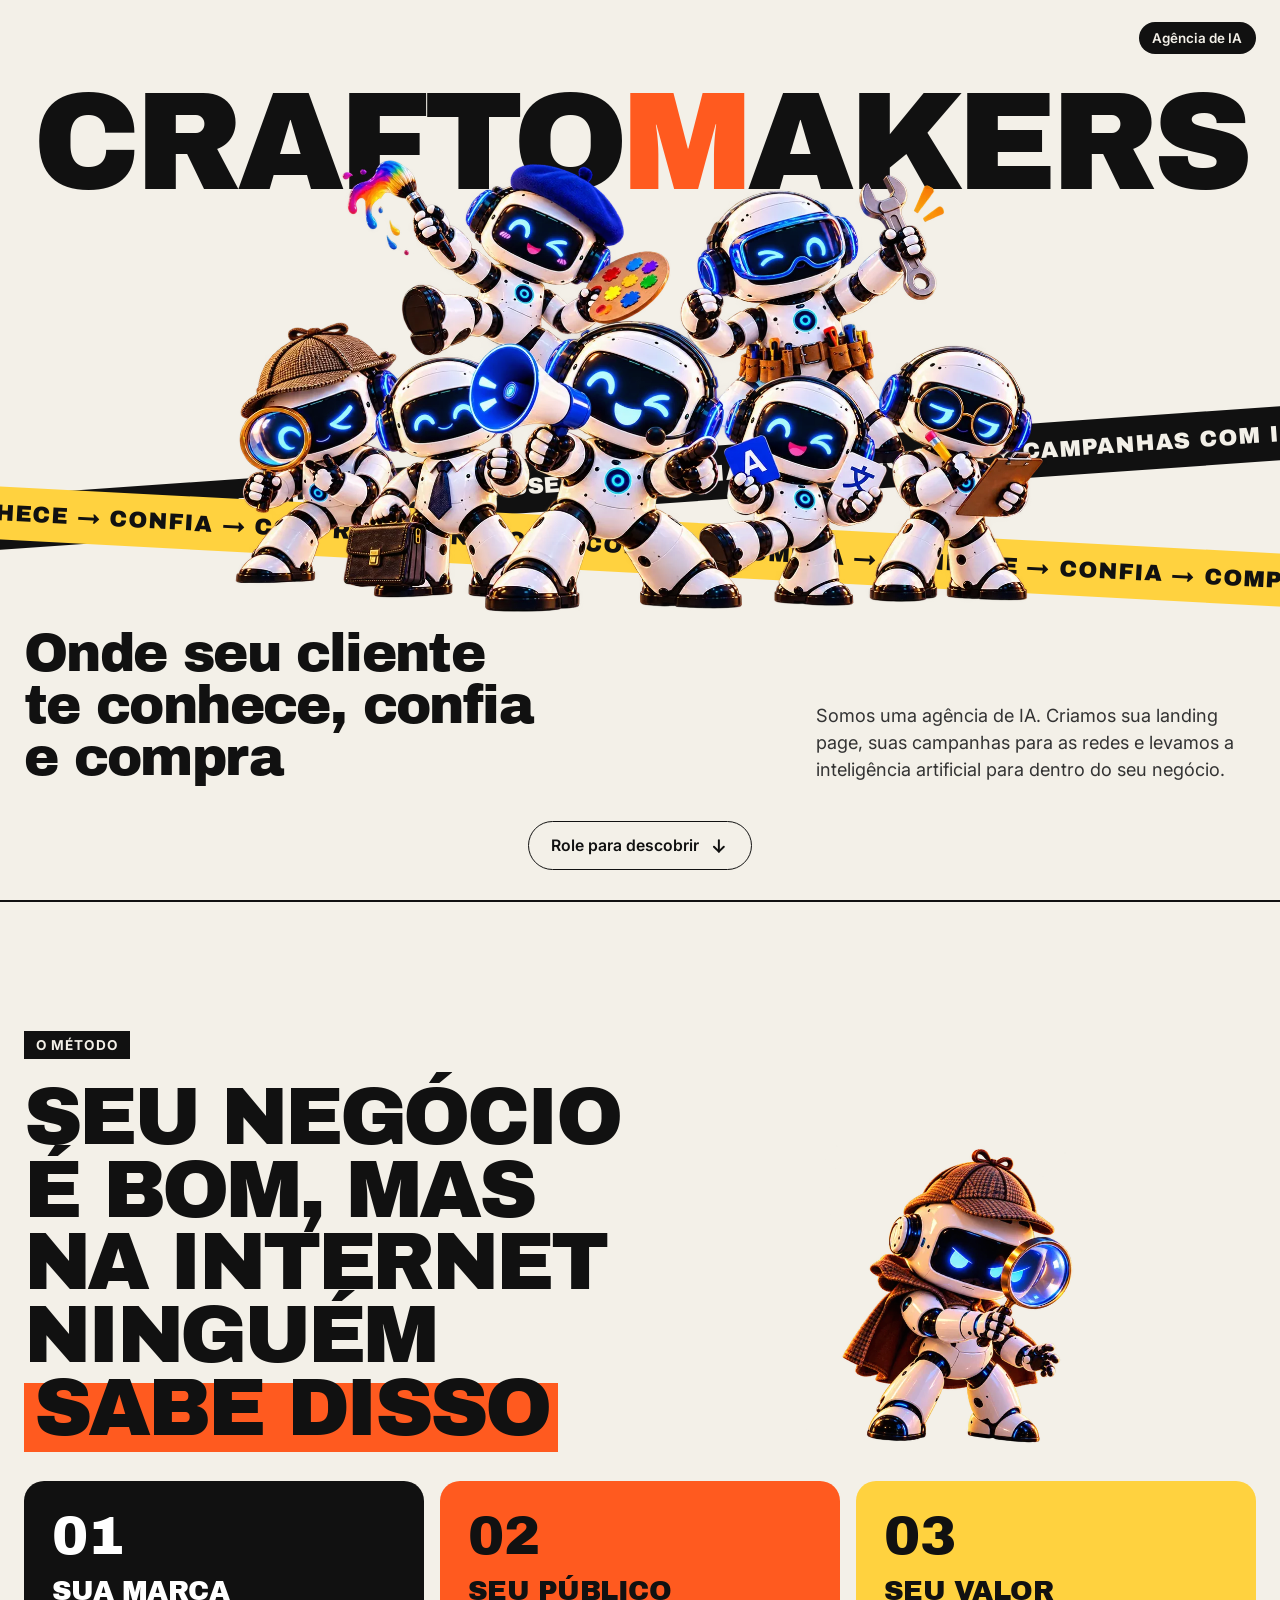
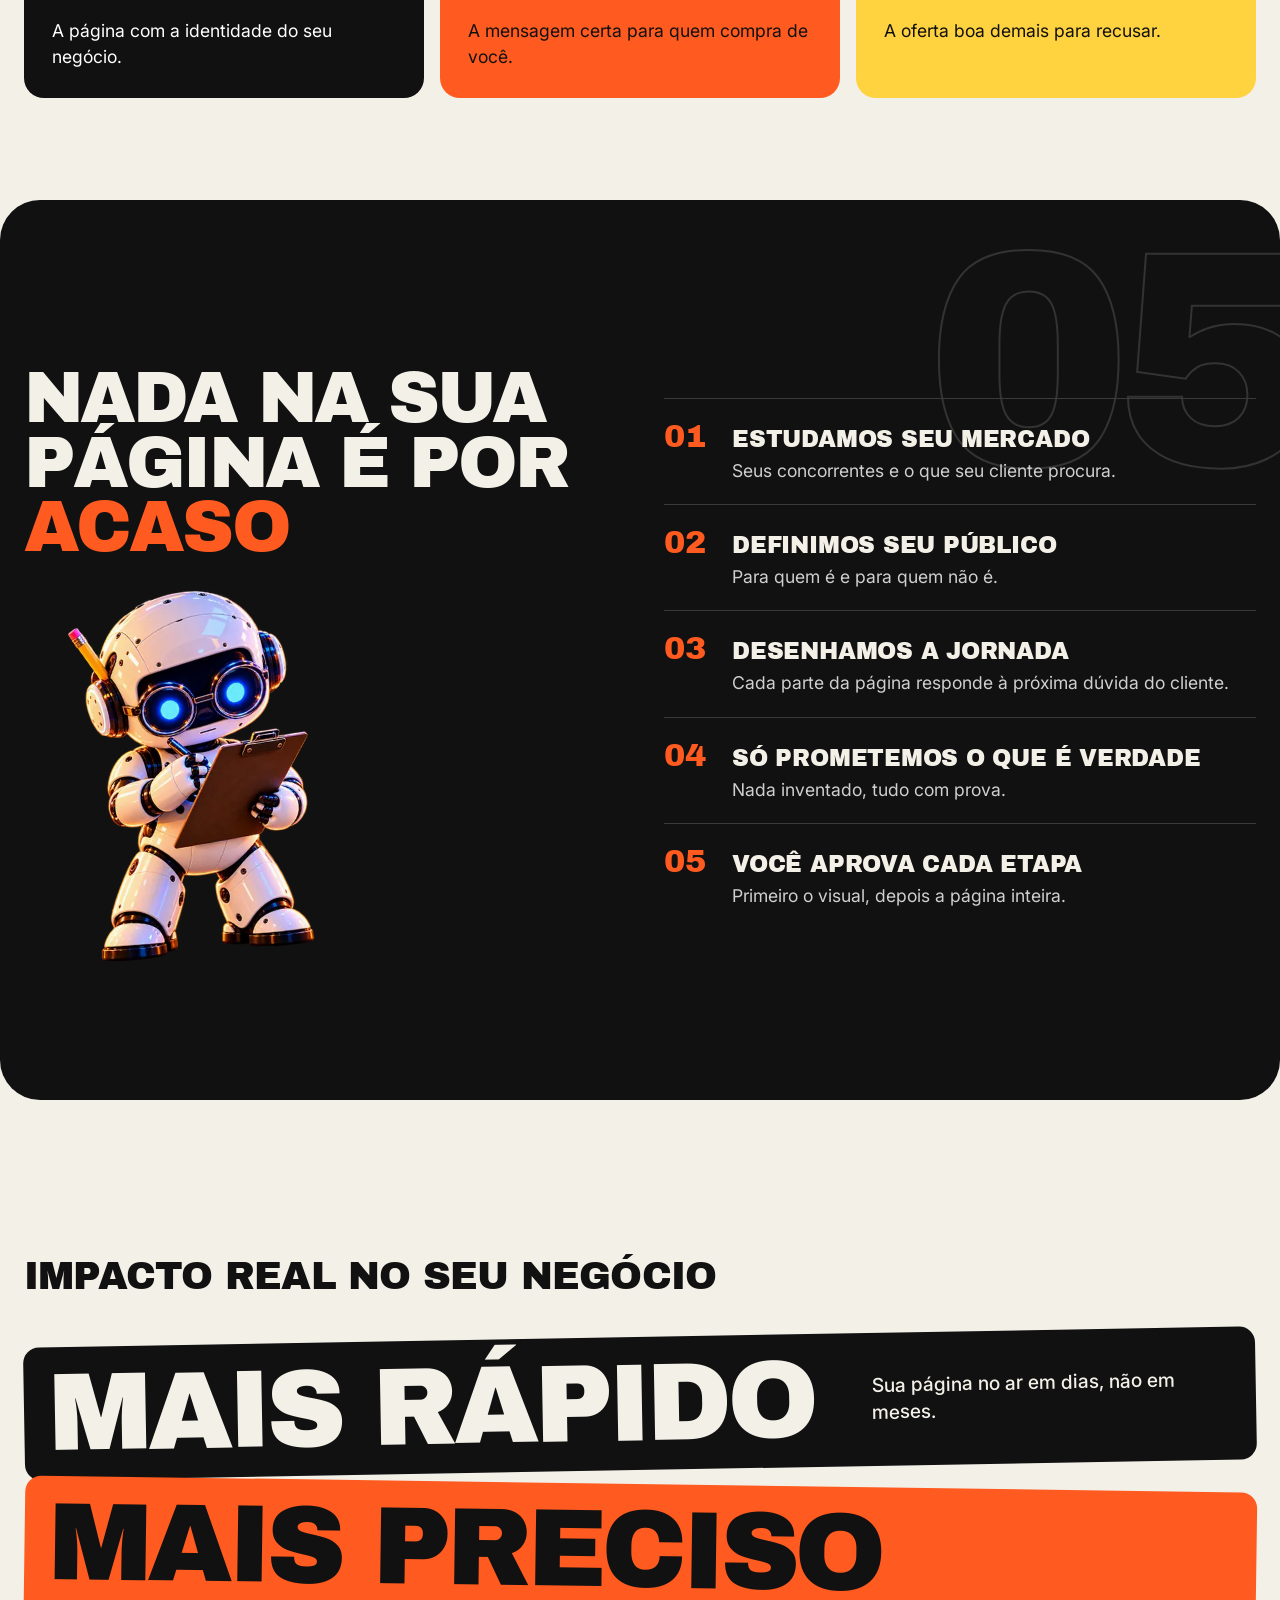
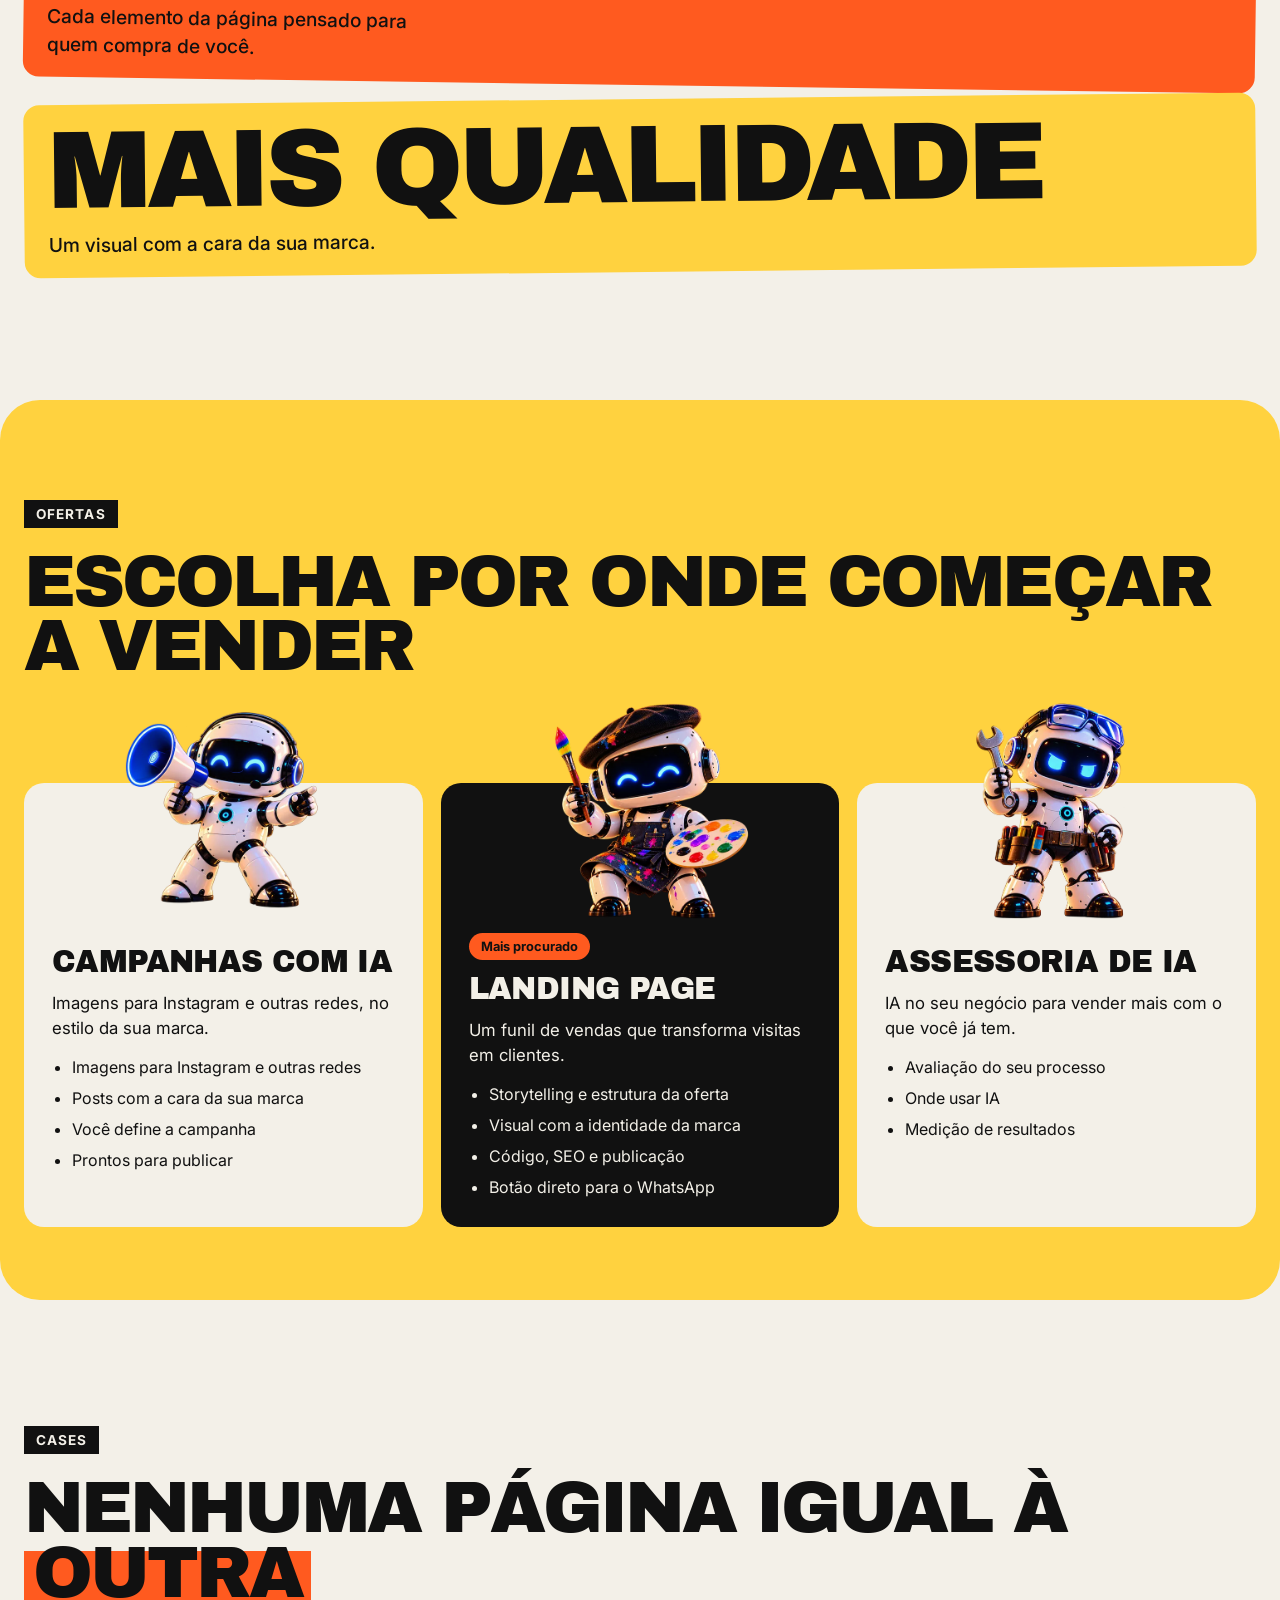
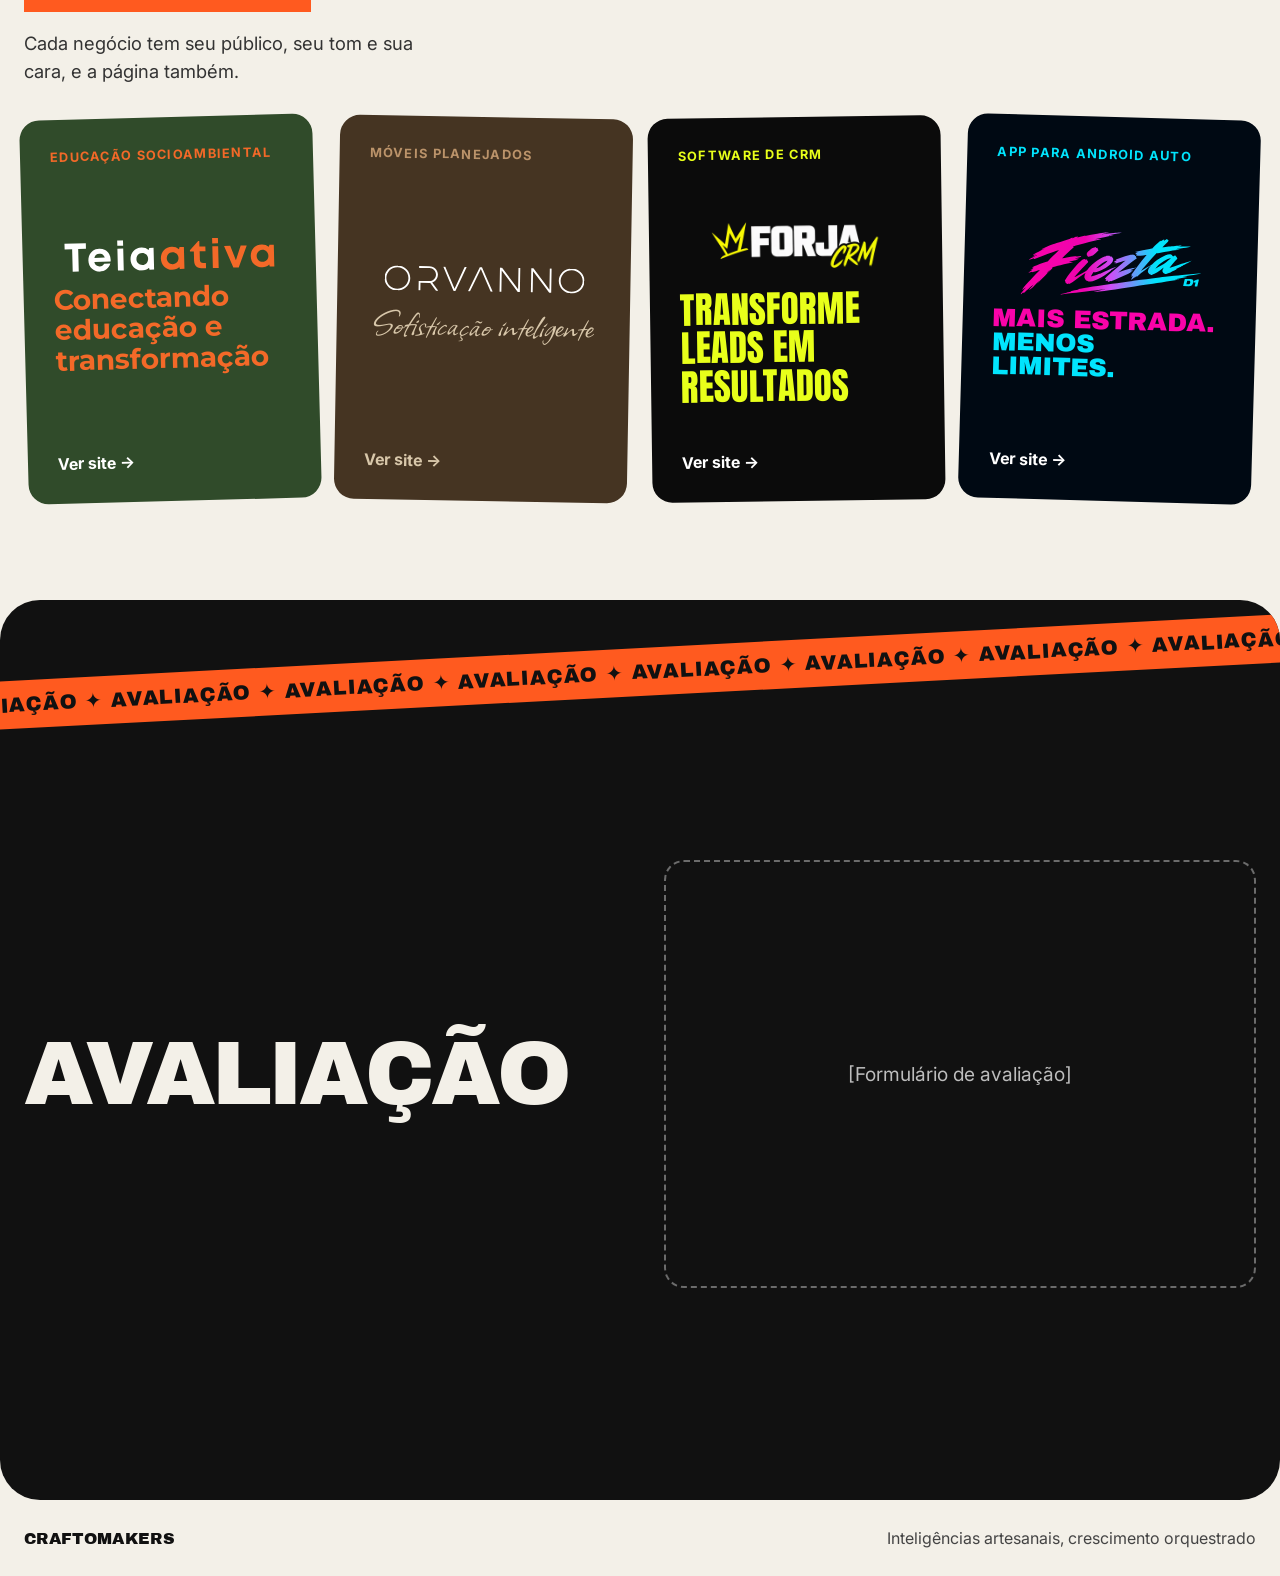
==== index.html @ 194f7af2 "New site" ====
<!doctype html>
<html lang="pt-BR">
<head>
<meta charset="utf-8">
<meta name="viewport" content="width=device-width, initial-scale=1">
<title>Craftomakers – Agência de IA</title>
<meta name="description" content="Agência de IA: landing pages, campanhas para as redes e assessoria de IA para o seu negócio.">
<link rel="preconnect" href="https://fonts.googleapis.com">
<link href="https://fonts.googleapis.com/css2?family=Archivo+Black&amp;family=Inter:wght@400;500;600;700&amp;display=swap" rel="stylesheet">
<style>
@font-face{font-family:Allison;src:url(fonts/allison.woff2) format("woff2");font-display:swap}
@font-face{font-family:Anton;src:url(fonts/anton.woff2) format("woff2");font-display:swap}
@font-face{font-family:Montserrat;font-weight:700;src:url(fonts/montserrat-700.woff2) format("woff2");font-display:swap}
body{margin:0;background:#F3F0E8}
a{color:#111111}a:hover{color:#000000}
/* Desktop sem JS: o snap do CSS. Com JS, js/slides.js faz o slide e o snap sai. */
@media (min-width:1024px) and (hover:hover) and (pointer:fine){html{scroll-snap-type:y proximity}}
@media (prefers-reduced-motion:no-preference){html:not(.slides){scroll-behavior:smooth}}
html.slides{scroll-snap-type:none;overscroll-behavior:none}
html.slides [data-slide]{min-height:calc(100vh / var(--fit, 1))!important;min-height:calc(100svh / var(--fit, 1))!important;zoom:var(--fit, 1)}
/* Botões de subir e descer: fixos no canto, só com o slide ligado e fora do hero (js/slides.js). */
.slide-nav{position:fixed;right:16px;bottom:16px;z-index:50;display:flex;flex-direction:column;gap:8px;transition:opacity .22s,visibility .22s}
.slide-nav[hidden]{display:none}
.slide-nav.is-away{opacity:0;visibility:hidden}
@media (max-width:767px){.slide-nav{flex-direction:row;right:12px;bottom:12px}.slide-nav button{width:40px;height:40px}}
.slide-nav button{width:48px;height:48px;display:grid;place-items:center;padding:0;border-radius:999px;border:2px solid #111111;background:#F3F0E8;color:#111111;cursor:pointer;transition:background-color .22s,color .22s,opacity .22s}
.slide-nav button:hover:not(:disabled){background:#111111;color:#F3F0E8}
.slide-nav button:disabled{opacity:.35;cursor:default}
.slide-nav button:focus-visible{outline:3px solid #FF5A1F;outline-offset:2px}
/* No slide, cada seção cabe na tela: respiros, imagens e o título do método acompanham a altura. */
html.slides .slide-body{padding-top:clamp(64px,10vh,112px)!important;padding-bottom:clamp(48px,7vh,96px)!important}
html.slides #metodo>.slide-body{gap:clamp(28px,4vh,56px)!important}
html.slides .metodo-title{font-size:clamp(2.6rem,min(6.4vw,9vh),6rem)!important}
html.slides .metodo-art{max-height:max(200px,calc(100vh - 600px));width:auto!important}
html.slides #ofertas>.slide-body,html.slides #cases>.slide-body{gap:clamp(24px,3.5vh,56px)!important}
html.slides #ofertas h2,html.slides #cases h2{font-size:clamp(2.6rem,min(6vw,8vh),5.6rem)!important}
html.slides #ofertas div:has(>img){height:min(200px,20vh)!important}
html.slides #ofertas img{max-height:min(230px,24vh)!important}
html.slides #cases a{min-height:min(400px,36vh)!important}
html.slides .hero-art{max-height:max(280px,calc(100vh - 440px));width:auto!important;max-width:min(980px,96%)}
/* Entrada: o hero aparece ao abrir; cada bloco sobe e aparece ao entrar na tela (js/reveal.js). */
.js .hi{opacity:0;translate:0 14px;animation:hero-in .6s cubic-bezier(.22,1,.36,1) forwards;animation-delay:calc(var(--i, 0) * 60ms + 40ms)}
@keyframes hero-in{to{opacity:1;translate:none}}
.js .rv{opacity:0;translate:0 20px;transition:opacity .7s cubic-bezier(.22,1,.36,1),translate .7s cubic-bezier(.22,1,.36,1);transition-delay:calc(var(--i, 0) * 70ms)}
.js .rv.in{opacity:1;translate:none}
/* Faixas correndo: a trilha tem o texto duas vezes e anda metade da própria largura, em loop. */
.marquee-track{display:flex;width:max-content;animation:marquee var(--duration, 50s) linear infinite}
.marquee-track.reverse{animation-direction:reverse}
.marquee:hover .marquee-track{animation-play-state:paused}
@keyframes marquee{to{transform:translateX(-50%)}}
/* Marca-texto: o laranja cobre só a altura das maiúsculas, sem subir na linha de cima. */
.highlight{background:linear-gradient(#FF5A1F,#FF5A1F) 0 .235em/100% .88em no-repeat;padding:0 .12em;-webkit-box-decoration-break:clone;box-decoration-break:clone}
/* Ofertas e cases no celular: uma fila que se passa com o dedo, com o próximo cartão aparecendo
   na borda; a dos cases também passa sozinha (js/carousel.js). */
@media (max-width:767px){
.swipe-row{display:flex!important;overflow-x:auto;scroll-snap-type:x mandatory;margin-inline:-24px;padding:12px 24px 14px;scroll-padding-inline:24px;overscroll-behavior-x:contain;scrollbar-width:none}
.swipe-row::-webkit-scrollbar{display:none}
.swipe-row>*{flex:0 0 82%;min-width:0;box-sizing:border-box;scroll-snap-align:start}
.swipe-row img{max-width:100%}
.swipe-row.is-single{gap:48px!important}
.swipe-row.is-single>*{flex-basis:100%}
html.slides .swipe-row{touch-action:pan-x}
.swipe-dots{display:flex;justify-content:center;gap:4px;margin-top:-20px}
.swipe-dots button{width:24px;height:24px;padding:0;border:0;background:none;display:grid;place-items:center;cursor:pointer}
.swipe-dots button::before{content:"";width:8px;height:8px;border-radius:999px;background:currentColor;opacity:.3;transition:width .22s,opacity .22s}
.swipe-dots button[aria-current="true"]::before{width:22px;opacity:1}
}
.swipe-frame{position:relative}
.swipe-arrow{position:absolute;top:calc(50% + 36px);transform:translateY(-50%);z-index:2;width:36px;height:36px;padding:0;border:0;border-radius:999px;display:grid;place-items:center;background:rgba(17,17,17,.45);color:#F3F0E8;cursor:pointer}
.swipe-arrow.is-prev{left:-14px}
.swipe-arrow.is-next{right:-14px}
.swipe-arrow[hidden]{display:none}
@media (min-width:768px){.swipe-dots,.swipe-arrow{display:none}}
/* Tablet: as três ofertas numa linha e os cases em 2×2, mais baixos, para cada seção caber numa tela. */
@media (min-width:768px) and (max-width:1023px){#ofertas .swipe-row{grid-template-columns:repeat(3,minmax(0,1fr))!important}#cases .swipe-row{grid-template-columns:repeat(2,minmax(0,1fr))!important}html.slides #cases a,#cases a{min-height:min(300px,28vh)!important}#ofertas h3{font-size:clamp(1.3rem,2.6vw,1.9rem)!important}}
/* Cada cartão de case mede a própria largura: o slogan nunca passa dela (cqi). */
#cases [data-tilt]{container-type:inline-size}
/* Desktop: os quatro cases sempre numa linha, para a seção caber numa tela. */
@media (min-width:1024px){#cases .swipe-row{grid-template-columns:repeat(4,minmax(0,1fr))!important}}
/* Celular: cada seção cabe numa tela. Saem os robôs e as frases de apoio do método e do "nada é
   por acaso" (ficam número e nome), a lista de cada oferta e parte do respiro da avaliação. */
@media (max-width:767px){
#metodo .rv:has(>.metodo-art),[data-slide]:has(.section-title) img,#metodo .slide-body>div:last-child p,[data-slide]:has(.section-title) h3+p,#ofertas ul{display:none!important}
#avaliacao>div:last-child{padding-top:112px!important}
#metodo .slide-body>div:last-child>div{padding:18px 22px!important;gap:6px!important}
[data-slide]:has(.section-title) h3{font-size:1.2rem!important}
[data-slide]:has(.section-title) .rv:has(>div>h3){padding:14px 0!important}
}
/* Títulos no celular: menores, para não ocupar a tela inteira. */
@media (max-width:767px){html .metodo-title,html.slides .metodo-title,section h2.section-title,html.slides #ofertas h2,html.slides #cases h2,#ofertas h2,#cases h2{font-size:2rem!important}#avaliacao h2{font-size:2.4rem!important}.impact-word{font-size:2.2rem!important}#ofertas h3{font-size:1.5rem!important}}
/* Hero no celular: nome inteiro na largura, robôs na largura toda com as faixas atrás, o espaço
   que sobra vai para cima do nome e entre os robôs e o título; sai o parágrafo de apoio. */
@media (max-width:767px){
html .hero{min-height:100vh!important;min-height:100svh!important;justify-content:space-between!important;row-gap:16px!important}
html.slides .hero{min-height:calc(100svh / var(--fit, 1))!important}
.hero>header{padding:18px 20px!important}
.hero-name{font-size:calc((100vw - 28px) / 8.7)!important;letter-spacing:-0.04em!important;padding-top:0!important;margin-top:0!important}
.hero-stage{margin-top:0!important;margin-bottom:clamp(110px,32vw,140px)!important;padding:0!important;justify-content:center!important}
html .hero .hero-art,html.slides .hero .hero-art{flex:none;width:108vw!important;height:auto!important;max-width:none!important;max-height:none!important}
.hero-stage .marquee{left:-25%!important;right:-25%!important;padding:11px 0!important;font-size:1rem!important}
.hero-stage .marquee:first-of-type{bottom:-22%!important}
.hero-stage .marquee:last-of-type{bottom:-46%!important}
.hero-copy{margin-top:0!important;padding:20px 20px 20px!important;gap:0!important}
.hero-copy h1{font-size:clamp(2rem,9.2vw,2.5rem)!important;max-width:none!important;padding-right:0!important}
.hero-copy p{display:none!important}
.hero-cta{margin-top:0!important;padding:0 20px max(28px,env(safe-area-inset-bottom))!important;justify-content:flex-start!important}
}
/* Seções de destaque: blocos de cor com borda redonda, soltos sobre o papel. */
/* Os blocos vão de ponta a ponta até 1440 px; em tela mais larga, ficam centralizados. */
.rounded-band{border-radius:40px;width:100%;max-width:1440px;margin-inline:auto;overflow:clip}
@media (prefers-reduced-motion:reduce){.js .hi,.js .rv{opacity:1;translate:none;animation:none;transition:none}.marquee-track{animation:none}}
/* Hero em celular baixo (até 700 px de altura): robôs, faixas e respiros menores, para tudo caber sem sobrepor. */
@media (max-width:767px) and (max-height:700px){html .hero .hero-art,html.slides .hero .hero-art{width:88vw!important}.hero-stage{margin-bottom:104px!important}.hero-stage .marquee:first-of-type{bottom:-30%!important}.hero-stage .marquee:last-of-type{bottom:-58%!important}.hero>header{padding:12px 20px!important}.hero-copy{padding:8px 20px!important}.hero-copy h1{font-size:1.85rem!important}html .hero{row-gap:10px!important}}
</style>
<script>document.documentElement.classList.add('js')</script>
</head>
<body>
<div style="font-family: Inter, system-ui, sans-serif; color: #111111; background: #F3F0E8; overflow-x: clip">

<section data-slide class="hero" style="position: relative; min-height: min(100vh, 1100px); box-sizing: border-box; display: flex; flex-direction: column; scroll-snap-align: start; overflow: hidden">
<header class="hi" style="--i: 0; position: relative; z-index: 3; width: 100%; max-width: 1360px; margin: 0 auto; box-sizing: border-box; padding: 22px 24px; display: flex; flex-wrap: wrap; gap: 12px; align-items: center; justify-content: flex-end">
<div style="display: flex; flex-wrap: wrap; gap: 8px; align-items: center">
<div style="padding: 8px 14px; border-radius: 999px; background: #111111; color: #F3F0E8; font-size: 0.85rem; font-weight: 600">Agência de IA</div></div>
</header>

<div class="hi hero-name" style="--i: 1; position: relative; z-index: 1; text-align: center; font-family: 'Archivo Black', sans-serif; font-size: min(calc((100vw - 48px) / 8.8), 13.6rem); line-height: 0.82; letter-spacing: -0.045em; color: #111111; padding-top: 12px; white-space: nowrap" aria-hidden="true">CRAFTO<span style="color: #FF5A1F">M</span>AKERS</div>

<div class="hi hero-stage" style="--i: 2; position: relative; z-index: 2; display: flex; justify-content: center; margin-top: calc(min(calc((100vw - 48px) / 8.8), 13.6rem) * -0.3); padding: 0 16px">
<img class="hero-art" src="img/hero-agents.webp" alt="Os agentes robôs da Craftomakers, cada um com sua ferramenta" style="width: min(980px, 96%); height: auto; display: block">
<div class="marquee" style="position: absolute; z-index: -1; left: -5%; right: -5%; bottom: 24%; transform: rotate(-4deg); background: #111111; color: #F3F0E8; padding: 14px 0; white-space: nowrap; overflow: hidden; font-family: 'Archivo Black', sans-serif; font-size: clamp(1rem, 1.8vw, 1.5rem); letter-spacing: 0.04em" aria-hidden="true"><div class="marquee-track" style="--duration: 60s"><span>LANDING PAGE ✦ CAMPANHAS COM IA ✦ ASSESSORIA DE IA ✦ LANDING PAGE ✦ CAMPANHAS COM IA ✦ ASSESSORIA DE IA ✦ LANDING PAGE ✦ CAMPANHAS COM IA ✦ ASSESSORIA DE IA ✦&nbsp;</span><span>LANDING PAGE ✦ CAMPANHAS COM IA ✦ ASSESSORIA DE IA ✦ LANDING PAGE ✦ CAMPANHAS COM IA ✦ ASSESSORIA DE IA ✦ LANDING PAGE ✦ CAMPANHAS COM IA ✦ ASSESSORIA DE IA ✦&nbsp;</span></div></div>
<div class="marquee" style="position: absolute; z-index: -1; left: -5%; right: -5%; bottom: 9%; transform: rotate(3deg); background: #FFD23F; color: #111111; padding: 14px 0; white-space: nowrap; overflow: hidden; font-family: 'Archivo Black', sans-serif; font-size: clamp(1rem, 1.8vw, 1.5rem); letter-spacing: 0.04em" aria-hidden="true"><div class="marquee-track reverse" style="--duration: 50s"><span>CONHECE → CONFIA → COMPRA → CONHECE → CONFIA → COMPRA → CONHECE → CONFIA → COMPRA → CONHECE → CONFIA → COMPRA → CONHECE → CONFIA → COMPRA →&nbsp;</span><span>CONHECE → CONFIA → COMPRA → CONHECE → CONFIA → COMPRA → CONHECE → CONFIA → COMPRA → CONHECE → CONFIA → COMPRA → CONHECE → CONFIA → COMPRA →&nbsp;</span></div></div>
</div>


<div class="hi hero-copy" style="--i: 3; position: relative; z-index: 3; width: 100%; max-width: 1360px; margin: 0 auto; box-sizing: border-box; padding: 8px 24px 32px; display: flex; flex-wrap: wrap; gap: 20px 48px; align-items: flex-end; justify-content: space-between">
<h1 style="margin: 0; font-family: 'Archivo Black', sans-serif; font-weight: 400; font-size: clamp(2rem, 4.2vw, 3.8rem); line-height: 0.98; letter-spacing: -0.03em; max-width: 15ch; background: #F3F0E8; padding: 6px 10px 6px 0">Onde seu cliente te conhece, confia e compra</h1>
<p style="margin: 0; font-size: 1.15rem; line-height: 1.5; color: #333333; max-width: 40ch; background: #F3F0E8; padding: 6px 0">Somos uma agência de IA. Criamos sua landing page, suas campanhas para as redes e levamos a inteligência artificial para dentro do seu negócio.</p>
</div>

<div class="hi hero-cta" style="--i: 4; position: relative; z-index: 3; display: flex; justify-content: center; padding: 0 24px 28px">
<a href="#metodo" style="display: inline-flex; align-items: center; gap: 10px; min-height: 48px; padding: 0 22px; border-radius: 999px; border: 2px solid #111111; background: #F3F0E8; text-decoration: none; color: #111111; font-weight: 600">Role para descobrir
<svg aria-hidden="true" width="20" height="20" viewBox="0 0 24 24" fill="none" stroke="currentColor" stroke-width="2.4" stroke-linecap="round" stroke-linejoin="round"><path d="M12 5v14"></path><path d="M6 13l6 6 6-6"></path></svg>
</a>
</div>
</section>

<section data-slide id="metodo" style="position: relative; min-height: min(100vh, 1100px); box-sizing: border-box; display: flex; align-items: center; scroll-snap-align: start; border-top: 2px solid #111111">
<div class="slide-body" style="width: 100%; max-width: 1360px; margin: 0 auto; box-sizing: border-box; padding: 112px 24px 96px; display: flex; flex-direction: column; gap: 56px">
<div style="position: relative; display: grid; grid-template-columns: repeat(auto-fit, minmax(320px, 1fr)); gap: 24px; align-items: end">
<div class="rv" style="display: flex; flex-direction: column; gap: 22px">
<div style="align-self: flex-start; padding: 6px 12px; background: #111111; color: #F3F0E8; font-weight: 700; font-size: 0.85rem; letter-spacing: 0.08em">O MÉTODO</div>
<h2 class="metodo-title" style="margin: 0; font-family: 'Archivo Black', sans-serif; font-weight: 400; font-size: clamp(2.6rem, 6.4vw, 6rem); line-height: 0.9; letter-spacing: -0.04em; text-transform: uppercase">Seu negócio é bom, mas na internet ninguém <span class="highlight">sabe disso</span></h2>
</div>
<div class="rv" style="--i: 1; display: flex; justify-content: center">
<img class="metodo-art" src="img/agent-seo.webp" alt="Agente detetive com lupa" style="width: min(420px, 80%); height: auto; display: block; transform: rotate(4deg)">
</div>
</div>
<div style="display: grid; grid-template-columns: repeat(auto-fit, minmax(260px, 1fr)); gap: 16px">

<div class="rv" data-tilt style="--i: 0; border-radius: 20px; padding: 28px; display: flex; flex-direction: column; gap: 12px; background: #111111; color: #FFFFFF;">
<div style="font-family: 'Archivo Black', sans-serif; font-size: 3.4rem; line-height: 1">01</div>
<h3 style="margin: 0; font-family: 'Archivo Black', sans-serif; font-weight: 400; font-size: 1.7rem; letter-spacing: -0.02em; text-transform: uppercase">Sua marca</h3>
<p style="margin: 0; font-size: 1.1rem; line-height: 1.5">A página com a identidade do seu negócio.</p>
</div>

<div class="rv" data-tilt style="--i: 1; border-radius: 20px; padding: 28px; display: flex; flex-direction: column; gap: 12px; background: #FF5A1F;">
<div style="font-family: 'Archivo Black', sans-serif; font-size: 3.4rem; line-height: 1">02</div>
<h3 style="margin: 0; font-family: 'Archivo Black', sans-serif; font-weight: 400; font-size: 1.7rem; letter-spacing: -0.02em; text-transform: uppercase">Seu público</h3>
<p style="margin: 0; font-size: 1.1rem; line-height: 1.5">A mensagem certa para quem compra de você.</p>
</div>

<div class="rv" data-tilt style="--i: 2; border-radius: 20px; padding: 28px; display: flex; flex-direction: column; gap: 12px; background: #FFD23F;">
<div style="font-family: 'Archivo Black', sans-serif; font-size: 3.4rem; line-height: 1">03</div>
<h3 style="margin: 0; font-family: 'Archivo Black', sans-serif; font-weight: 400; font-size: 1.7rem; letter-spacing: -0.02em; text-transform: uppercase">Seu valor</h3>
<p style="margin: 0; font-size: 1.1rem; line-height: 1.5">A oferta boa demais para recusar.</p>
</div>

</div>
</div>
</section>

<section data-slide class="rounded-band" style="position: relative; background: #111111; color: #F3F0E8; min-height: min(100vh, 1100px); box-sizing: border-box; display: flex; align-items: center; scroll-snap-align: start; overflow: hidden">
<div aria-hidden="true" style="position: absolute; right: -2%; top: 40px; font-family: 'Archivo Black', sans-serif; font-size: clamp(8rem, 24vw, 22rem); line-height: 0.8; color: transparent; -webkit-text-stroke: 2px #333333; letter-spacing: -0.05em">05</div>
<div class="slide-body" style="position: relative; width: 100%; max-width: 1360px; margin: 0 auto; box-sizing: border-box; padding: 112px 24px; display: grid; grid-template-columns: repeat(auto-fit, minmax(320px, 1fr)); gap: 48px; align-items: center">
<div class="rv" style="display: flex; flex-direction: column; gap: 28px">
<h2 class="section-title" style="margin: 0; font-family: 'Archivo Black', sans-serif; font-weight: 400; font-size: clamp(2.6rem, 5.6vw, 5.2rem); line-height: 0.9; letter-spacing: -0.04em; text-transform: uppercase">Nada na sua página é por <span style="color: #FF5A1F">acaso</span></h2>
<img src="img/agent-review.webp" alt="Agente revisor com prancheta" style="width: min(320px, 70%); height: auto; display: block; transform: rotate(-5deg)">
</div>
<div style="display: flex; flex-direction: column">

<div class="rv" style="--i: 1; display: flex; gap: 22px; align-items: baseline; padding: 20px 0; border-top: 1px solid #3A3A3A">
<div style="font-family: 'Archivo Black', sans-serif; font-size: 2rem; color: #FF5A1F; min-width: 2.2ch">01</div>
<div style="display: flex; flex-direction: column; gap: 6px">
<h3 style="margin: 0; font-family: 'Archivo Black', sans-serif; font-weight: 400; font-size: 1.45rem; letter-spacing: -0.01em; text-transform: uppercase">Estudamos seu mercado</h3>
<p style="margin: 0; font-size: 1.1rem; line-height: 1.5; color: #CFCFCF">Seus concorrentes e o que seu cliente procura.</p>
</div>
</div>

<div class="rv" style="--i: 2; display: flex; gap: 22px; align-items: baseline; padding: 20px 0; border-top: 1px solid #3A3A3A">
<div style="font-family: 'Archivo Black', sans-serif; font-size: 2rem; color: #FF5A1F; min-width: 2.2ch">02</div>
<div style="display: flex; flex-direction: column; gap: 6px">
<h3 style="margin: 0; font-family: 'Archivo Black', sans-serif; font-weight: 400; font-size: 1.45rem; letter-spacing: -0.01em; text-transform: uppercase">Definimos seu público</h3>
<p style="margin: 0; font-size: 1.1rem; line-height: 1.5; color: #CFCFCF">Para quem é e para quem não é.</p>
</div>
</div>

<div class="rv" style="--i: 3; display: flex; gap: 22px; align-items: baseline; padding: 20px 0; border-top: 1px solid #3A3A3A">
<div style="font-family: 'Archivo Black', sans-serif; font-size: 2rem; color: #FF5A1F; min-width: 2.2ch">03</div>
<div style="display: flex; flex-direction: column; gap: 6px">
<h3 style="margin: 0; font-family: 'Archivo Black', sans-serif; font-weight: 400; font-size: 1.45rem; letter-spacing: -0.01em; text-transform: uppercase">Desenhamos a jornada</h3>
<p style="margin: 0; font-size: 1.1rem; line-height: 1.5; color: #CFCFCF">Cada parte da página responde à próxima dúvida do cliente.</p>
</div>
</div>

<div class="rv" style="--i: 4; display: flex; gap: 22px; align-items: baseline; padding: 20px 0; border-top: 1px solid #3A3A3A">
<div style="font-family: 'Archivo Black', sans-serif; font-size: 2rem; color: #FF5A1F; min-width: 2.2ch">04</div>
<div style="display: flex; flex-direction: column; gap: 6px">
<h3 style="margin: 0; font-family: 'Archivo Black', sans-serif; font-weight: 400; font-size: 1.45rem; letter-spacing: -0.01em; text-transform: uppercase">Só prometemos o que é verdade</h3>
<p style="margin: 0; font-size: 1.1rem; line-height: 1.5; color: #CFCFCF">Nada inventado, tudo com prova.</p>
</div>
</div>

<div class="rv" style="--i: 5; display: flex; gap: 22px; align-items: baseline; padding: 20px 0; border-top: 1px solid #3A3A3A">
<div style="font-family: 'Archivo Black', sans-serif; font-size: 2rem; color: #FF5A1F; min-width: 2.2ch">05</div>
<div style="display: flex; flex-direction: column; gap: 6px">
<h3 style="margin: 0; font-family: 'Archivo Black', sans-serif; font-weight: 400; font-size: 1.45rem; letter-spacing: -0.01em; text-transform: uppercase">Você aprova cada etapa</h3>
<p style="margin: 0; font-size: 1.1rem; line-height: 1.5; color: #CFCFCF">Primeiro o visual, depois a página inteira.</p>
</div>
</div>

</div>
</div>
</section>

<section data-slide style="position: relative; min-height: min(100vh, 1100px); box-sizing: border-box; display: flex; align-items: center; scroll-snap-align: start; overflow: hidden">
<div class="slide-body" style="width: 100%; max-width: 1360px; margin: 0 auto; box-sizing: border-box; padding: 112px 24px; display: flex; flex-direction: column; gap: 40px">
<div class="rv" style="display: flex; flex-wrap: wrap; gap: 16px; align-items: center; justify-content: space-between">
<h2 style="margin: 0; font-family: 'Archivo Black', sans-serif; font-weight: 400; font-size: clamp(1.6rem, 3vw, 2.6rem); letter-spacing: -0.02em; text-transform: uppercase">Impacto real no seu negócio</h2>
</div>
<div style="display: flex; flex-direction: column; gap: 14px">

<div class="rv" style="--i: 1; display: flex; flex-wrap: wrap; gap: 12px 32px; align-items: center; justify-content: space-between; padding: 18px 24px; border-radius: 16px; background: #111111; color: #F3F0E8; transform: rotate(-1deg);">
<div class="impact-word" style="font-family: 'Archivo Black', sans-serif; font-size: clamp(2.8rem, 8.6vw, 8.2rem); line-height: 0.88; letter-spacing: -0.045em; text-transform: uppercase">Mais rápido</div>
<p style="margin: 0; font-size: 1.2rem; line-height: 1.45; font-weight: 500; max-width: 30ch">Sua página no ar em dias, não em meses.</p>
</div>

<div class="rv" style="--i: 2; display: flex; flex-wrap: wrap; gap: 12px 32px; align-items: center; justify-content: space-between; padding: 18px 24px; border-radius: 16px; background: #FF5A1F; color: #111111; transform: rotate(0.8deg);">
<div class="impact-word" style="font-family: 'Archivo Black', sans-serif; font-size: clamp(2.8rem, 8.6vw, 8.2rem); line-height: 0.88; letter-spacing: -0.045em; text-transform: uppercase">Mais preciso</div>
<p style="margin: 0; font-size: 1.2rem; line-height: 1.45; font-weight: 500; max-width: 30ch">Cada elemento da página pensado para quem compra de você.</p>
</div>

<div class="rv" style="--i: 3; display: flex; flex-wrap: wrap; gap: 12px 32px; align-items: center; justify-content: space-between; padding: 18px 24px; border-radius: 16px; background: #FFD23F; color: #111111; transform: rotate(-0.6deg);">
<div class="impact-word" style="font-family: 'Archivo Black', sans-serif; font-size: clamp(2.8rem, 8.6vw, 8.2rem); line-height: 0.88; letter-spacing: -0.045em; text-transform: uppercase">Mais qualidade</div>
<p style="margin: 0; font-size: 1.2rem; line-height: 1.45; font-weight: 500; max-width: 30ch">Um visual com a cara da sua marca.</p>
</div>

</div>
</div>
</section>

<section data-slide id="ofertas" class="rounded-band" style="position: relative; background: #FFD23F; min-height: min(100vh, 1100px); box-sizing: border-box; display: flex; align-items: center; scroll-snap-align: start">
<div class="slide-body" style="width: 100%; max-width: 1360px; margin: 0 auto; box-sizing: border-box; padding: 112px 24px; display: flex; flex-direction: column; gap: 48px">
<div class="rv" style="display: flex; flex-direction: column; gap: 22px">
<div style="align-self: flex-start; padding: 6px 12px; background: #111111; color: #F3F0E8; font-weight: 700; font-size: 0.85rem; letter-spacing: 0.08em">OFERTAS</div>
<h2 style="margin: 0; font-family: 'Archivo Black', sans-serif; font-weight: 400; font-size: clamp(2.6rem, 6vw, 5.6rem); line-height: 0.9; letter-spacing: -0.04em; text-transform: uppercase">Escolha por onde começar a vender</h2>
</div>
<div class="swipe-row is-single" data-swipe-x data-start="1" data-arrows style="display: grid; grid-template-columns: repeat(auto-fit, minmax(290px, 1fr)); gap: 18px; align-items: stretch">

<div class="rv" data-tilt style="--i: 1; border-radius: 20px; padding: 28px; display: flex; flex-direction: column; gap: 14px; background: #F3F0E8; color: #111111; margin-top: 72px;">
<div style="height: 200px; display: flex; align-items: flex-end; justify-content: center; margin-top: -72px">
<img src="img/agent-marketing.webp" alt="Agente de marketing com megafone" style="max-height: 230px; width: auto; display: block">
</div>
<div style="display: flex; justify-content: space-between; align-items: center; gap: 12px">

</div>
<h3 style="margin: 0; font-family: 'Archivo Black', sans-serif; font-weight: 400; font-size: 1.9rem; line-height: 1; letter-spacing: -0.02em; text-transform: uppercase">Campanhas com IA</h3>
<p style="margin: 0; line-height: 1.5; font-size: 1.05rem">Imagens para Instagram e outras redes, no estilo da sua marca.</p>
<ul style="margin: 0; padding: 0 0 0 20px; display: flex; flex-direction: column; gap: 8px; line-height: 1.45">

<li>Imagens para Instagram e outras redes</li>

<li>Posts com a cara da sua marca</li>

<li>Você define a campanha</li>

<li>Prontos para publicar</li>

</ul>
</div>

<div class="rv" data-tilt style="--i: 2; border-radius: 20px; padding: 28px; display: flex; flex-direction: column; gap: 14px; background: #111111; color: #F3F0E8; margin-top: 72px;">
<div style="height: 200px; display: flex; align-items: flex-end; justify-content: center; margin-top: -72px">
<img src="img/agent-design.webp" alt="Agente designer com pincel e paleta" style="max-height: 230px; width: auto; display: block">
</div>
<div style="display: flex; justify-content: space-between; align-items: center; gap: 12px">

<div style="font-size: 0.8rem; font-weight: 700; padding: 6px 12px; border-radius: 999px; background: #FF5A1F; color: #111111">Mais procurado</div>

</div>
<h3 style="margin: 0; font-family: 'Archivo Black', sans-serif; font-weight: 400; font-size: 1.9rem; line-height: 1; letter-spacing: -0.02em; text-transform: uppercase">Landing page</h3>
<p style="margin: 0; line-height: 1.5; font-size: 1.05rem">Um funil de vendas que transforma visitas em clientes.</p>
<ul style="margin: 0; padding: 0 0 0 20px; display: flex; flex-direction: column; gap: 8px; line-height: 1.45">

<li>Storytelling e estrutura da oferta</li>

<li>Visual com a identidade da marca</li>

<li>Código, SEO e publicação</li>

<li>Botão direto para o WhatsApp</li>

</ul>
</div>

<div class="rv" data-tilt style="--i: 3; border-radius: 20px; padding: 28px; display: flex; flex-direction: column; gap: 14px; background: #F3F0E8; color: #111111; margin-top: 72px;">
<div style="height: 200px; display: flex; align-items: flex-end; justify-content: center; margin-top: -72px">
<img src="img/agent-dev.webp" alt="Agente desenvolvedor com chave inglesa" style="max-height: 230px; width: auto; display: block">
</div>
<div style="display: flex; justify-content: space-between; align-items: center; gap: 12px">

</div>
<h3 style="margin: 0; font-family: 'Archivo Black', sans-serif; font-weight: 400; font-size: 1.9rem; line-height: 1; letter-spacing: -0.02em; text-transform: uppercase">Assessoria de IA</h3>
<p style="margin: 0; line-height: 1.5; font-size: 1.05rem">IA no seu negócio para vender mais com o que você já tem.</p>
<ul style="margin: 0; padding: 0 0 0 20px; display: flex; flex-direction: column; gap: 8px; line-height: 1.45">

<li>Avaliação do seu processo</li>

<li>Onde usar IA</li>

<li>Medição de resultados</li>

</ul>
</div>

</div>
</div>
</section>

<section data-slide id="cases" style="min-height: min(100vh, 1100px); box-sizing: border-box; display: flex; align-items: center; scroll-snap-align: start">
<div class="slide-body" style="width: 100%; max-width: 1360px; margin: 0 auto; box-sizing: border-box; padding: 112px 24px; display: flex; flex-direction: column; gap: 56px">
<div style="display: flex; flex-wrap: wrap; gap: 24px; align-items: flex-end; justify-content: space-between">
<div class="rv" style="display: flex; flex-direction: column; gap: 22px">
<div style="align-self: flex-start; padding: 6px 12px; background: #111111; color: #F3F0E8; font-weight: 700; font-size: 0.85rem; letter-spacing: 0.08em">CASES</div>
<h2 style="margin: 0; font-family: 'Archivo Black', sans-serif; font-weight: 400; font-size: clamp(2.6rem, 6vw, 5.6rem); line-height: 0.9; letter-spacing: -0.04em; text-transform: uppercase">Nenhuma página igual à <span class="highlight">outra</span></h2>
</div>
<p class="rv" style="--i: 1; margin: 0; font-size: 1.15rem; line-height: 1.5; color: #333333; max-width: 36ch">Cada negócio tem seu público, seu tom e sua cara, e a página também.</p>
</div>
<div class="swipe-row" data-swipe-x data-autoplay style="display: grid; grid-template-columns: repeat(auto-fit, minmax(270px, 1fr)); gap: 20px">

<a href="https://teiaativa.com.br/" class="rv" data-tilt style="--i: 1;min-height: 400px; border-radius: 20px; padding: 30px; background: #304B2A; color: #FFFFFF; text-decoration: none; display: flex; flex-direction: column; justify-content: space-between; gap: 24px; transform: rotate(-1.5deg);">
<div style="font-size: 0.8rem; font-weight: 700; letter-spacing: 0.1em; text-transform: uppercase; color: #F36928">Educação socioambiental</div>
<div style="display: flex; flex-direction: column; gap: 12px">
<img src="img/case-teia-ativa.svg" alt="Teia Ativa" width="295" height="43" style="display: block; margin-inline: auto; width: 210px; max-width: 100%; height: auto">
<p style="margin: 0; font-family: Montserrat, sans-serif; font-weight: 700; font-size: min(1.75rem, 12.5cqi); line-height: 1.1; color: #F36928">Conectando educação e transformação</p>
</div>
<div style="font-weight: 700">Ver site →</div>
</a>

<a href="https://orvanno.com.br/" class="rv" data-tilt style="--i: 2;min-height: 400px; border-radius: 20px; padding: 30px; background: #453422; color: #D8C7AA; text-decoration: none; display: flex; flex-direction: column; justify-content: space-between; gap: 24px; transform: rotate(1deg);">
<div style="font-size: 0.8rem; font-weight: 700; letter-spacing: 0.1em; text-transform: uppercase; color: #BB936A">Móveis planejados</div>
<div style="display: flex; flex-direction: column; gap: 12px">
<img src="img/case-orvanno.svg" alt="Orvanno" width="200" height="26" style="display: block; margin-inline: auto; width: 200px; max-width: 100%; height: auto">
<div class="orvanno-slogan" style="font-family: Allison, cursive; font-size: min(2.6rem, 18cqi); line-height: 1; white-space: nowrap; text-align: center; color: #D8C7AA">Sofisticação inteligente</div>
</div>
<div style="font-weight: 700">Ver site →</div>
</a>

<a href="https://marcelo-mattoso.github.io/crm-landing/" class="rv" data-tilt style="--i: 3;min-height: 400px; border-radius: 20px; padding: 30px; background: #0B0B0B; color: #FFFFFF; text-decoration: none; display: flex; flex-direction: column; justify-content: space-between; gap: 24px; transform: rotate(-0.8deg);">
<div style="font-size: 0.8rem; font-weight: 700; letter-spacing: 0.1em; text-transform: uppercase; color: #E8FF1A">Software de CRM</div>
<div style="display: flex; flex-direction: column; gap: 12px">
<img src="img/case-forja.webp" alt="CRM Forja" width="480" height="160" style="display: block; margin-inline: auto; width: 210px; max-width: 100%; height: auto">
<p style="margin: 0; font-family: Anton, Impact, sans-serif; font-size: min(2.3rem, 21cqi); line-height: 1.05; text-transform: uppercase; color: #E8FF1A">Transforme leads em resultados</p>
</div>
<div style="font-weight: 700">Ver site →</div>
</a>

<a href="https://println.github.io/fiezta-d1/" class="rv" data-tilt style="--i: 4;min-height: 400px; border-radius: 20px; padding: 30px; background: #000913; color: #FFFFFF; text-decoration: none; display: flex; flex-direction: column; justify-content: space-between; gap: 24px; transform: rotate(1.6deg);">
<div style="font-size: 0.8rem; font-weight: 700; letter-spacing: 0.1em; text-transform: uppercase; color: #01E4FD">App para Android Auto</div>
<div style="display: flex; flex-direction: column; gap: 12px">
<img src="img/case-fiezta-d1.svg" alt="Fiezta D1" width="1800" height="650" style="display: block; margin-inline: auto; width: 180px; max-width: 100%; height: auto">
<div style="font-family: 'Archivo Black', sans-serif; font-size: min(1.6rem, 17cqi); line-height: 0.95; text-transform: uppercase; color: #F903A9">Mais estrada.<br><span style="color: #01E4FD">Menos limites.</span></div>
</div>
<div style="font-weight: 700">Ver site →</div>
</a>

</div>
</div>
</section>

<section data-slide id="avaliacao" class="rounded-band" style="position: relative; background: #111111; color: #F3F0E8; min-height: min(100vh, 1100px); box-sizing: border-box; display: flex; align-items: center; scroll-snap-align: start; overflow: hidden">
<div class="marquee" aria-hidden="true" style="position: absolute; left: -5%; right: -5%; top: 48px; transform: rotate(-3deg); background: #FF5A1F; color: #111111; padding: 12px 0; white-space: nowrap; overflow: hidden; font-family: 'Archivo Black', sans-serif; font-size: clamp(1rem, 1.6vw, 1.35rem); letter-spacing: 0.04em"><div class="marquee-track" style="--duration: 45s"><span>AVALIAÇÃO ✦ AVALIAÇÃO ✦ AVALIAÇÃO ✦ AVALIAÇÃO ✦ AVALIAÇÃO ✦ AVALIAÇÃO ✦ AVALIAÇÃO ✦ AVALIAÇÃO ✦ AVALIAÇÃO ✦ AVALIAÇÃO ✦ AVALIAÇÃO ✦ AVALIAÇÃO ✦&nbsp;</span><span>AVALIAÇÃO ✦ AVALIAÇÃO ✦ AVALIAÇÃO ✦ AVALIAÇÃO ✦ AVALIAÇÃO ✦ AVALIAÇÃO ✦ AVALIAÇÃO ✦ AVALIAÇÃO ✦ AVALIAÇÃO ✦ AVALIAÇÃO ✦ AVALIAÇÃO ✦ AVALIAÇÃO ✦&nbsp;</span></div></div>
<div style="position: relative; width: 100%; max-width: 1360px; margin: 0 auto; box-sizing: border-box; padding: 160px 24px 112px; display: grid; grid-template-columns: repeat(auto-fit, minmax(320px, 1fr)); gap: 48px; align-items: center">
<div class="rv" style="display: flex; flex-direction: column; gap: 22px">
<h2 style="margin: 0; font-family: 'Archivo Black', sans-serif; font-weight: 400; font-size: clamp(3rem, 7vw, 6.6rem); line-height: 0.88; letter-spacing: -0.045em; text-transform: uppercase">Avaliação</h2>
</div>
<div class="rv" style="--i: 1; min-height: 360px; border-radius: 20px; border: 2px dashed #6B6B6B; display: flex; align-items: center; justify-content: center; padding: 32px; text-align: center; font-size: 1.2rem; color: #BDBDBD">[Formulário de avaliação]</div>
</div>
</section>

<footer style="max-width: 1360px; margin: 0 auto; padding: 28px 24px; scroll-snap-align: end; display: flex; flex-wrap: wrap; gap: 12px; justify-content: space-between; align-items: baseline">
<div style="font-family: 'Archivo Black', sans-serif; letter-spacing: 0.02em">CRAFTOMAKERS</div>
<div style="color: #444444">Inteligências artesanais, crescimento orquestrado</div>
</footer>

</div>
<nav class="slide-nav" data-slide-nav aria-label="Navegar entre as seções" hidden>
<button type="button" data-slide-prev aria-label="Seção anterior"><svg aria-hidden="true" width="22" height="22" viewBox="0 0 24 24" fill="none" stroke="currentColor" stroke-width="2.4" stroke-linecap="round" stroke-linejoin="round"><path d="M12 19V5"></path><path d="M6 11l6-6 6 6"></path></svg></button>
<button type="button" data-slide-next aria-label="Próxima seção"><svg aria-hidden="true" width="22" height="22" viewBox="0 0 24 24" fill="none" stroke="currentColor" stroke-width="2.4" stroke-linecap="round" stroke-linejoin="round"><path d="M12 5v14"></path><path d="M6 13l6 6 6-6"></path></svg></button>
</nav>
<script src="js/vendor/gsap.min.js" defer></script>
<script src="js/vendor/Observer.min.js" defer></script>
<script src="js/slides.js" defer></script>
<script src="js/reveal.js" defer></script>
<script src="js/carousel.js" defer></script>
<script src="js/tilt.js" defer></script>
</body>
</html>
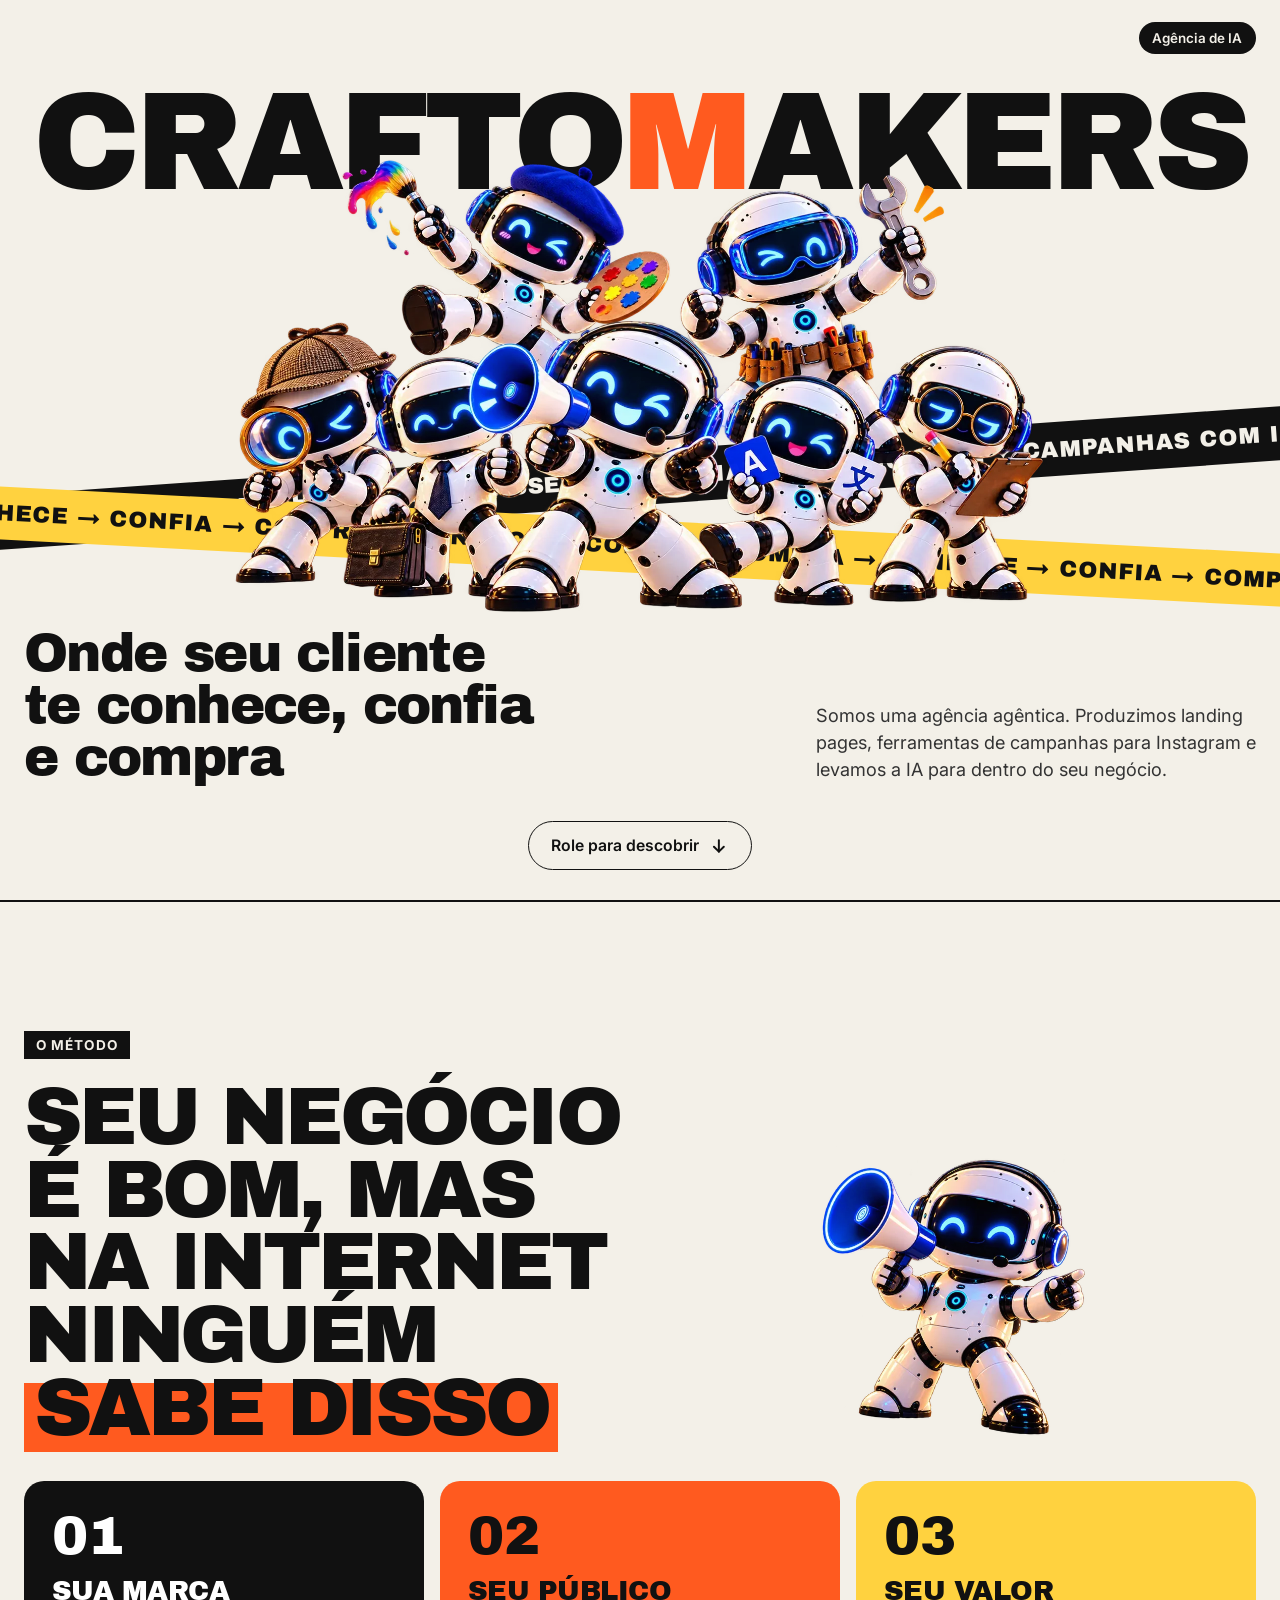
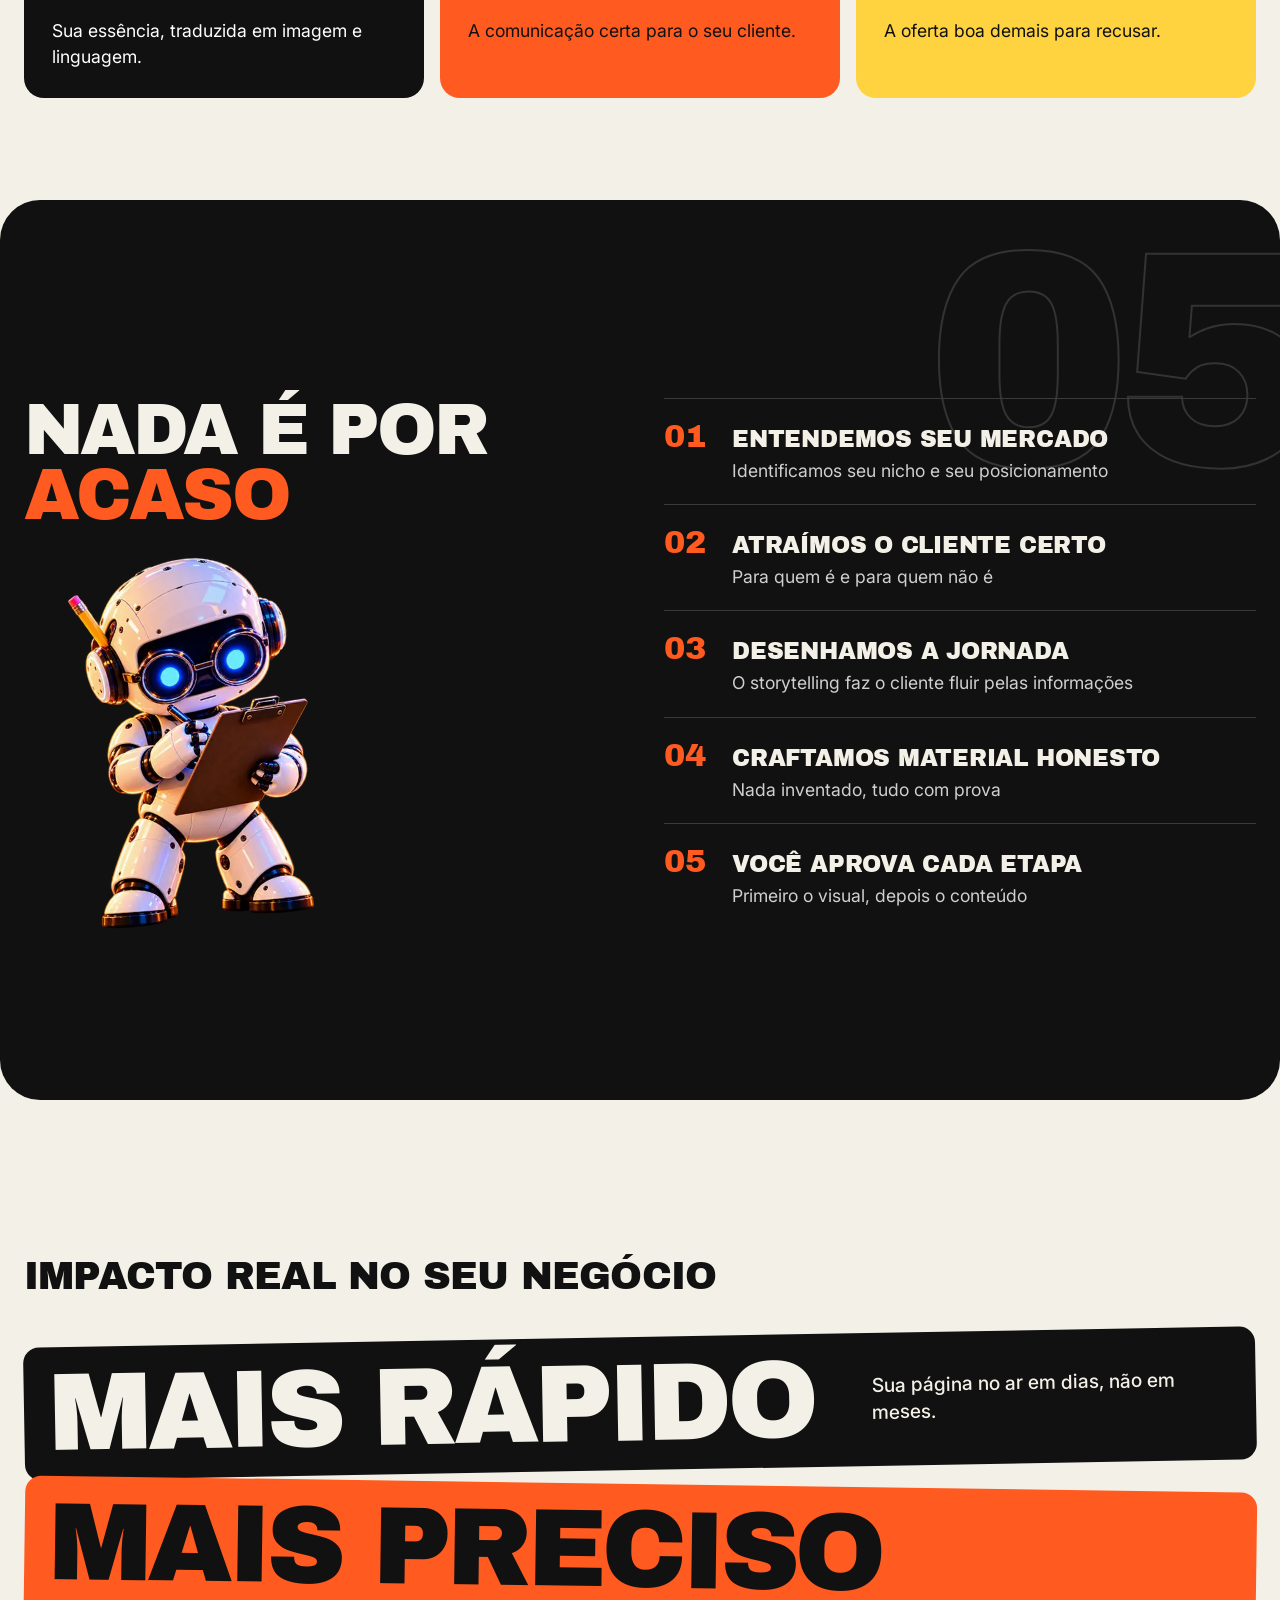
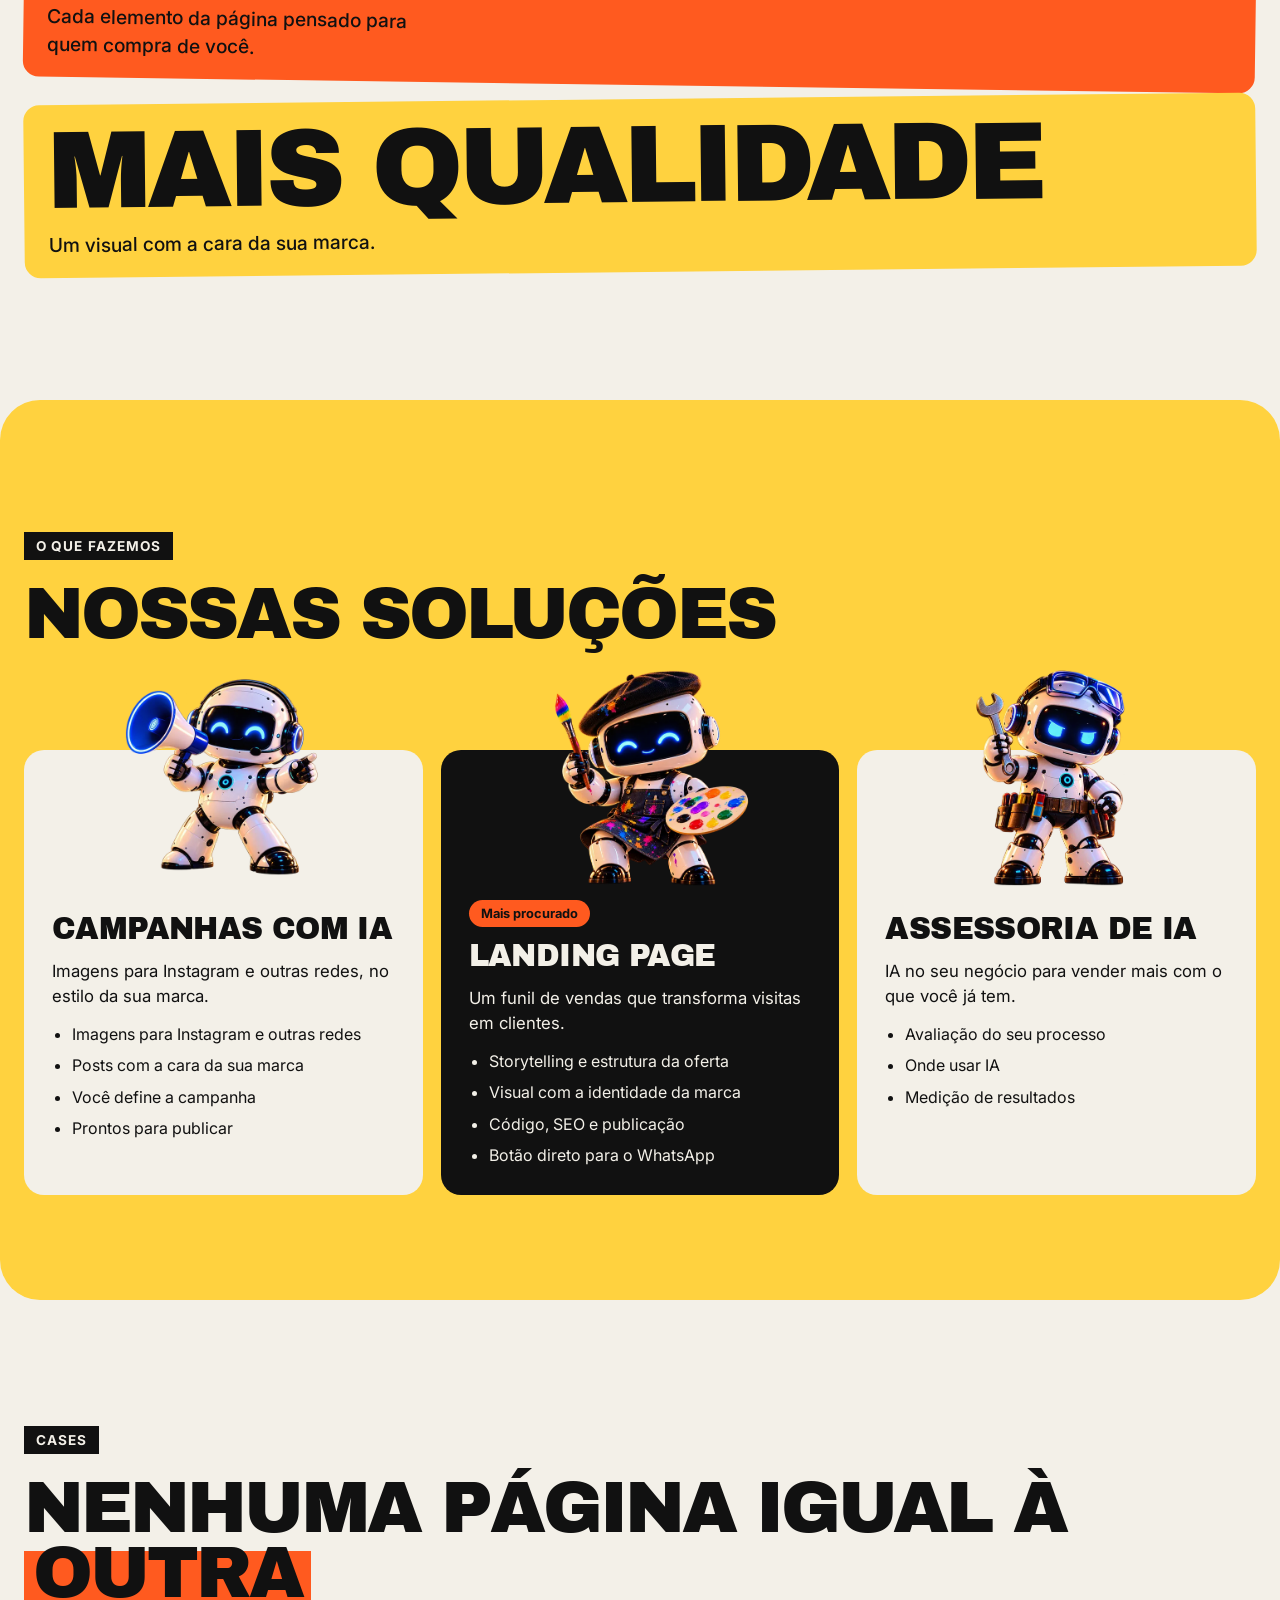
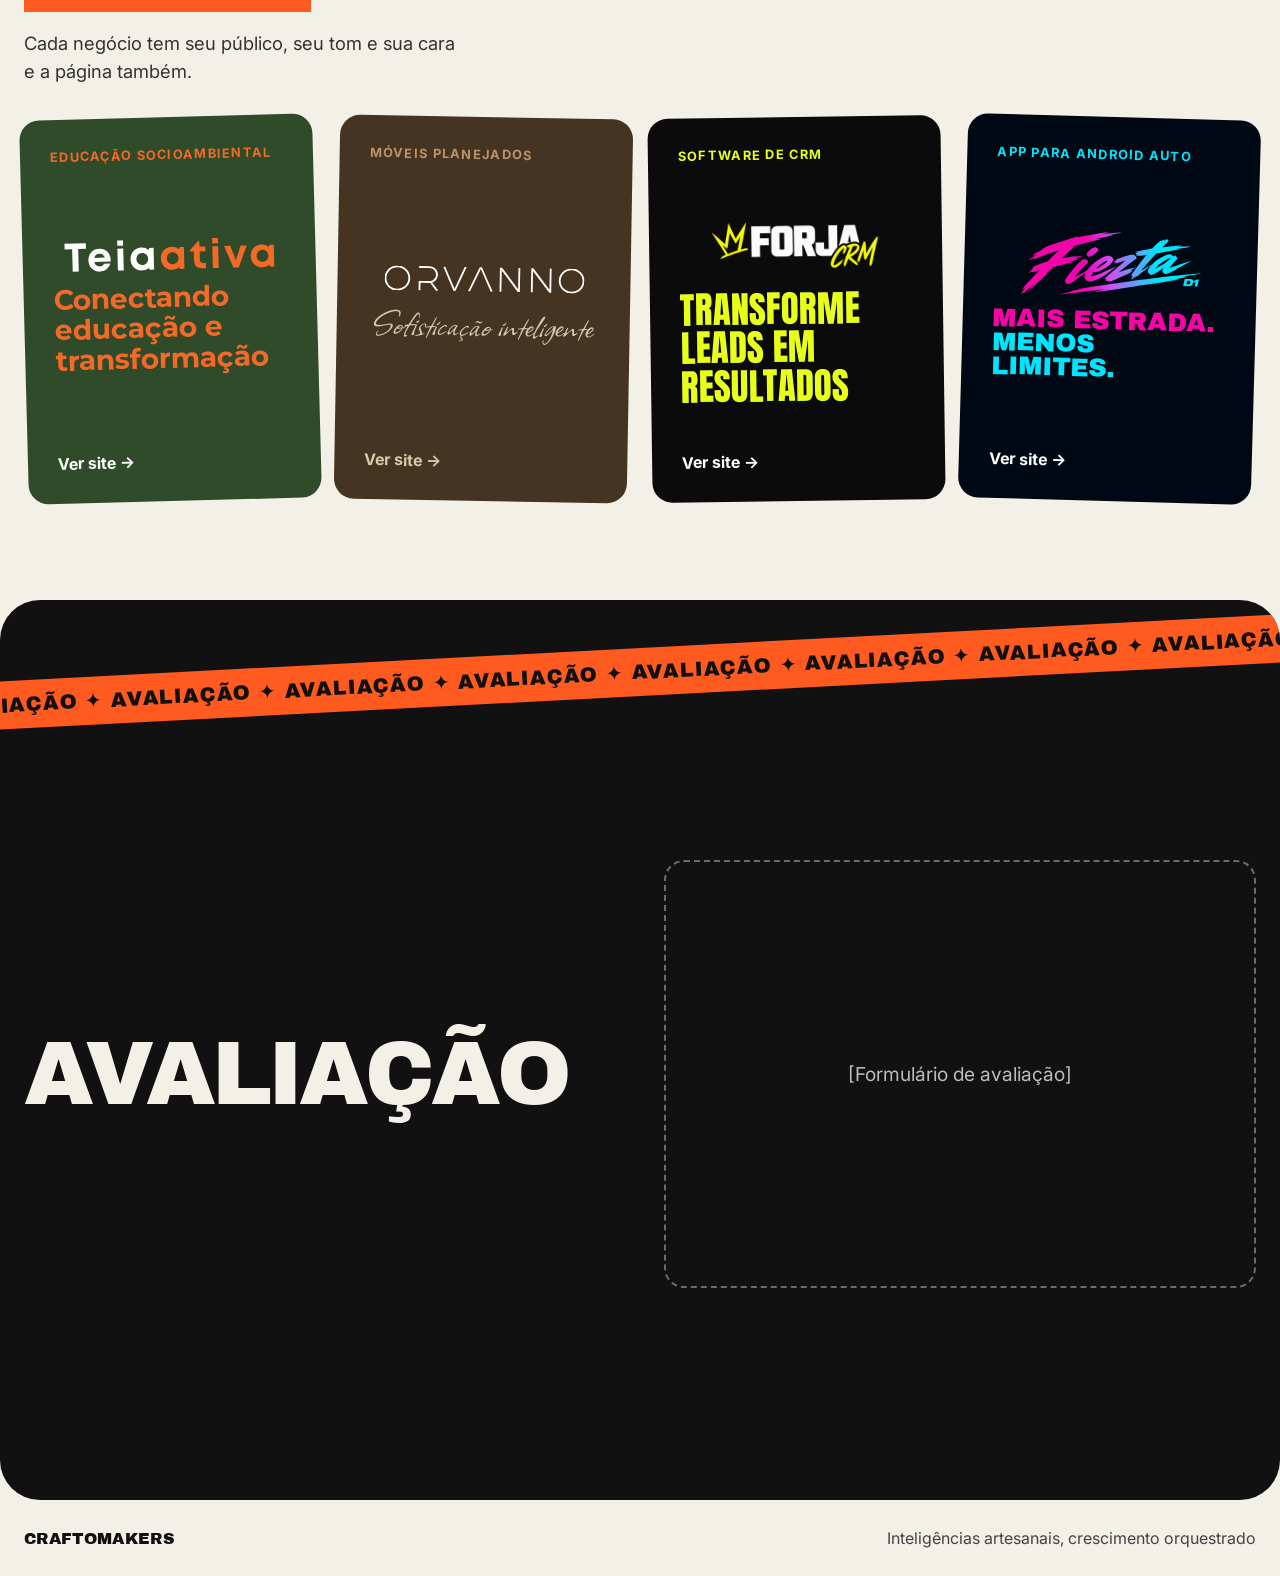
==== commit 256a3b1d: "Textos do método, dos passos, das ofertas e dos cases" ====
--- a/index.html
+++ b/index.html
@@ -96,21 +96,22 @@
 .hero>header{padding:18px 20px!important}
 .hero-name{font-size:calc((100vw - 28px) / 8.7)!important;letter-spacing:-0.04em!important;padding-top:0!important;margin-top:0!important}
 .hero-stage{margin-top:0!important;margin-bottom:clamp(110px,32vw,140px)!important;padding:0!important;justify-content:center!important}
-html .hero .hero-art,html.slides .hero .hero-art{flex:none;width:108vw!important;height:auto!important;max-width:none!important;max-height:none!important}
+html .hero .hero-art,html.slides .hero .hero-art{flex:none;width:min(108vw,calc((100svh - 560px) * 1.78))!important;height:auto!important;max-width:none!important;max-height:none!important}
 .hero-stage .marquee{left:-25%!important;right:-25%!important;padding:11px 0!important;font-size:1rem!important}
 .hero-stage .marquee:first-of-type{bottom:-22%!important}
 .hero-stage .marquee:last-of-type{bottom:-46%!important}
 .hero-copy{margin-top:0!important;padding:20px 20px 20px!important;gap:0!important}
 .hero-copy h1{font-size:clamp(2rem,9.2vw,2.5rem)!important;max-width:none!important;padding-right:0!important}
 .hero-copy p{display:none!important}
-.hero-cta{margin-top:0!important;padding:0 20px max(28px,env(safe-area-inset-bottom))!important;justify-content:flex-start!important}
+.hero-cta{margin-top:0!important;padding:0 20px max(48px,calc(env(safe-area-inset-bottom) + 20px))!important;justify-content:flex-start!important}
 }
 /* Seções de destaque: blocos de cor com borda redonda, soltos sobre o papel. */
 /* Os blocos vão de ponta a ponta até 1440 px; em tela mais larga, ficam centralizados. */
 .rounded-band{border-radius:40px;width:100%;max-width:1440px;margin-inline:auto;overflow:clip}
+@media (max-width:767px){.rounded-band{border-radius:0}}
 @media (prefers-reduced-motion:reduce){.js .hi,.js .rv{opacity:1;translate:none;animation:none;transition:none}.marquee-track{animation:none}}
 /* Hero em celular baixo (até 700 px de altura): robôs, faixas e respiros menores, para tudo caber sem sobrepor. */
-@media (max-width:767px) and (max-height:700px){html .hero .hero-art,html.slides .hero .hero-art{width:88vw!important}.hero-stage{margin-bottom:104px!important}.hero-stage .marquee:first-of-type{bottom:-30%!important}.hero-stage .marquee:last-of-type{bottom:-58%!important}.hero>header{padding:12px 20px!important}.hero-copy{padding:8px 20px!important}.hero-copy h1{font-size:1.85rem!important}html .hero{row-gap:10px!important}}
+@media (max-width:767px) and (max-height:700px){html .hero .hero-art,html.slides .hero .hero-art{width:min(88vw,calc((100svh - 450px) * 1.78))!important}.hero-stage{margin-bottom:104px!important}.hero-stage .marquee:first-of-type{bottom:-30%!important}.hero-stage .marquee:last-of-type{bottom:-58%!important}.hero>header{padding:12px 20px!important}.hero-copy{padding:8px 20px!important}.hero-copy h1{font-size:1.85rem!important}html .hero{row-gap:10px!important}}
 </style>
 <script>document.documentElement.classList.add('js')</script>
 </head>
@@ -134,7 +135,7 @@
 
 <div class="hi hero-copy" style="--i: 3; position: relative; z-index: 3; width: 100%; max-width: 1360px; margin: 0 auto; box-sizing: border-box; padding: 8px 24px 32px; display: flex; flex-wrap: wrap; gap: 20px 48px; align-items: flex-end; justify-content: space-between">
 <h1 style="margin: 0; font-family: 'Archivo Black', sans-serif; font-weight: 400; font-size: clamp(2rem, 4.2vw, 3.8rem); line-height: 0.98; letter-spacing: -0.03em; max-width: 15ch; background: #F3F0E8; padding: 6px 10px 6px 0">Onde seu cliente te conhece, confia e compra</h1>
-<p style="margin: 0; font-size: 1.15rem; line-height: 1.5; color: #333333; max-width: 40ch; background: #F3F0E8; padding: 6px 0">Somos uma agência de IA. Criamos sua landing page, suas campanhas para as redes e levamos a inteligência artificial para dentro do seu negócio.</p>
+<p style="margin: 0; font-size: 1.15rem; line-height: 1.5; color: #333333; max-width: 40ch; background: #F3F0E8; padding: 6px 0">Somos uma agência agêntica. Produzimos landing pages, ferramentas de campanhas para Instagram e levamos a IA para dentro do seu negócio.</p>
 </div>
 
 <div class="hi hero-cta" style="--i: 4; position: relative; z-index: 3; display: flex; justify-content: center; padding: 0 24px 28px">
@@ -152,7 +153,7 @@
 <h2 class="metodo-title" style="margin: 0; font-family: 'Archivo Black', sans-serif; font-weight: 400; font-size: clamp(2.6rem, 6.4vw, 6rem); line-height: 0.9; letter-spacing: -0.04em; text-transform: uppercase">Seu negócio é bom, mas na internet ninguém <span class="highlight">sabe disso</span></h2>
 </div>
 <div class="rv" style="--i: 1; display: flex; justify-content: center">
-<img class="metodo-art" src="img/agent-seo.webp" alt="Agente detetive com lupa" style="width: min(420px, 80%); height: auto; display: block; transform: rotate(4deg)">
+<img class="metodo-art" src="img/agent-marketing.webp" alt="Agente de marketing com megafone" style="width: min(420px, 80%); height: auto; display: block; transform: rotate(4deg)">
 </div>
 </div>
 <div style="display: grid; grid-template-columns: repeat(auto-fit, minmax(260px, 1fr)); gap: 16px">
@@ -160,13 +161,13 @@
 <div class="rv" data-tilt style="--i: 0; border-radius: 20px; padding: 28px; display: flex; flex-direction: column; gap: 12px; background: #111111; color: #FFFFFF;">
 <div style="font-family: 'Archivo Black', sans-serif; font-size: 3.4rem; line-height: 1">01</div>
 <h3 style="margin: 0; font-family: 'Archivo Black', sans-serif; font-weight: 400; font-size: 1.7rem; letter-spacing: -0.02em; text-transform: uppercase">Sua marca</h3>
-<p style="margin: 0; font-size: 1.1rem; line-height: 1.5">A página com a identidade do seu negócio.</p>
+<p style="margin: 0; font-size: 1.1rem; line-height: 1.5">Sua essência, traduzida em imagem e linguagem.</p>
 </div>
 
 <div class="rv" data-tilt style="--i: 1; border-radius: 20px; padding: 28px; display: flex; flex-direction: column; gap: 12px; background: #FF5A1F;">
 <div style="font-family: 'Archivo Black', sans-serif; font-size: 3.4rem; line-height: 1">02</div>
 <h3 style="margin: 0; font-family: 'Archivo Black', sans-serif; font-weight: 400; font-size: 1.7rem; letter-spacing: -0.02em; text-transform: uppercase">Seu público</h3>
-<p style="margin: 0; font-size: 1.1rem; line-height: 1.5">A mensagem certa para quem compra de você.</p>
+<p style="margin: 0; font-size: 1.1rem; line-height: 1.5">A comunicação certa para o seu cliente.</p>
 </div>
 
 <div class="rv" data-tilt style="--i: 2; border-radius: 20px; padding: 28px; display: flex; flex-direction: column; gap: 12px; background: #FFD23F;">
@@ -183,7 +184,7 @@
 <div aria-hidden="true" style="position: absolute; right: -2%; top: 40px; font-family: 'Archivo Black', sans-serif; font-size: clamp(8rem, 24vw, 22rem); line-height: 0.8; color: transparent; -webkit-text-stroke: 2px #333333; letter-spacing: -0.05em">05</div>
 <div class="slide-body" style="position: relative; width: 100%; max-width: 1360px; margin: 0 auto; box-sizing: border-box; padding: 112px 24px; display: grid; grid-template-columns: repeat(auto-fit, minmax(320px, 1fr)); gap: 48px; align-items: center">
 <div class="rv" style="display: flex; flex-direction: column; gap: 28px">
-<h2 class="section-title" style="margin: 0; font-family: 'Archivo Black', sans-serif; font-weight: 400; font-size: clamp(2.6rem, 5.6vw, 5.2rem); line-height: 0.9; letter-spacing: -0.04em; text-transform: uppercase">Nada na sua página é por <span style="color: #FF5A1F">acaso</span></h2>
+<h2 class="section-title" style="margin: 0; font-family: 'Archivo Black', sans-serif; font-weight: 400; font-size: clamp(2.6rem, 5.6vw, 5.2rem); line-height: 0.9; letter-spacing: -0.04em; text-transform: uppercase">Nada é por <span style="color: #FF5A1F">acaso</span></h2>
 <img src="img/agent-review.webp" alt="Agente revisor com prancheta" style="width: min(320px, 70%); height: auto; display: block; transform: rotate(-5deg)">
 </div>
 <div style="display: flex; flex-direction: column">
@@ -191,16 +192,16 @@
 <div class="rv" style="--i: 1; display: flex; gap: 22px; align-items: baseline; padding: 20px 0; border-top: 1px solid #3A3A3A">
 <div style="font-family: 'Archivo Black', sans-serif; font-size: 2rem; color: #FF5A1F; min-width: 2.2ch">01</div>
 <div style="display: flex; flex-direction: column; gap: 6px">
-<h3 style="margin: 0; font-family: 'Archivo Black', sans-serif; font-weight: 400; font-size: 1.45rem; letter-spacing: -0.01em; text-transform: uppercase">Estudamos seu mercado</h3>
-<p style="margin: 0; font-size: 1.1rem; line-height: 1.5; color: #CFCFCF">Seus concorrentes e o que seu cliente procura.</p>
+<h3 style="margin: 0; font-family: 'Archivo Black', sans-serif; font-weight: 400; font-size: 1.45rem; letter-spacing: -0.01em; text-transform: uppercase">Entendemos seu mercado</h3>
+<p style="margin: 0; font-size: 1.1rem; line-height: 1.5; color: #CFCFCF">Identificamos seu nicho e seu posicionamento</p>
 </div>
 </div>
 
 <div class="rv" style="--i: 2; display: flex; gap: 22px; align-items: baseline; padding: 20px 0; border-top: 1px solid #3A3A3A">
 <div style="font-family: 'Archivo Black', sans-serif; font-size: 2rem; color: #FF5A1F; min-width: 2.2ch">02</div>
 <div style="display: flex; flex-direction: column; gap: 6px">
-<h3 style="margin: 0; font-family: 'Archivo Black', sans-serif; font-weight: 400; font-size: 1.45rem; letter-spacing: -0.01em; text-transform: uppercase">Definimos seu público</h3>
-<p style="margin: 0; font-size: 1.1rem; line-height: 1.5; color: #CFCFCF">Para quem é e para quem não é.</p>
+<h3 style="margin: 0; font-family: 'Archivo Black', sans-serif; font-weight: 400; font-size: 1.45rem; letter-spacing: -0.01em; text-transform: uppercase">Atraímos o cliente certo</h3>
+<p style="margin: 0; font-size: 1.1rem; line-height: 1.5; color: #CFCFCF">Para quem é e para quem não é</p>
 </div>
 </div>
 
@@ -208,15 +209,15 @@
 <div style="font-family: 'Archivo Black', sans-serif; font-size: 2rem; color: #FF5A1F; min-width: 2.2ch">03</div>
 <div style="display: flex; flex-direction: column; gap: 6px">
 <h3 style="margin: 0; font-family: 'Archivo Black', sans-serif; font-weight: 400; font-size: 1.45rem; letter-spacing: -0.01em; text-transform: uppercase">Desenhamos a jornada</h3>
-<p style="margin: 0; font-size: 1.1rem; line-height: 1.5; color: #CFCFCF">Cada parte da página responde à próxima dúvida do cliente.</p>
+<p style="margin: 0; font-size: 1.1rem; line-height: 1.5; color: #CFCFCF">O storytelling faz o cliente fluir pelas informações</p>
 </div>
 </div>
 
 <div class="rv" style="--i: 4; display: flex; gap: 22px; align-items: baseline; padding: 20px 0; border-top: 1px solid #3A3A3A">
 <div style="font-family: 'Archivo Black', sans-serif; font-size: 2rem; color: #FF5A1F; min-width: 2.2ch">04</div>
 <div style="display: flex; flex-direction: column; gap: 6px">
-<h3 style="margin: 0; font-family: 'Archivo Black', sans-serif; font-weight: 400; font-size: 1.45rem; letter-spacing: -0.01em; text-transform: uppercase">Só prometemos o que é verdade</h3>
-<p style="margin: 0; font-size: 1.1rem; line-height: 1.5; color: #CFCFCF">Nada inventado, tudo com prova.</p>
+<h3 style="margin: 0; font-family: 'Archivo Black', sans-serif; font-weight: 400; font-size: 1.45rem; letter-spacing: -0.01em; text-transform: uppercase">Craftamos material honesto</h3>
+<p style="margin: 0; font-size: 1.1rem; line-height: 1.5; color: #CFCFCF">Nada inventado, tudo com prova</p>
 </div>
 </div>
 
@@ -224,7 +225,7 @@
 <div style="font-family: 'Archivo Black', sans-serif; font-size: 2rem; color: #FF5A1F; min-width: 2.2ch">05</div>
 <div style="display: flex; flex-direction: column; gap: 6px">
 <h3 style="margin: 0; font-family: 'Archivo Black', sans-serif; font-weight: 400; font-size: 1.45rem; letter-spacing: -0.01em; text-transform: uppercase">Você aprova cada etapa</h3>
-<p style="margin: 0; font-size: 1.1rem; line-height: 1.5; color: #CFCFCF">Primeiro o visual, depois a página inteira.</p>
+<p style="margin: 0; font-size: 1.1rem; line-height: 1.5; color: #CFCFCF">Primeiro o visual, depois o conteúdo</p>
 </div>
 </div>
 
@@ -261,8 +262,8 @@
 <section data-slide id="ofertas" class="rounded-band" style="position: relative; background: #FFD23F; min-height: min(100vh, 1100px); box-sizing: border-box; display: flex; align-items: center; scroll-snap-align: start">
 <div class="slide-body" style="width: 100%; max-width: 1360px; margin: 0 auto; box-sizing: border-box; padding: 112px 24px; display: flex; flex-direction: column; gap: 48px">
 <div class="rv" style="display: flex; flex-direction: column; gap: 22px">
-<div style="align-self: flex-start; padding: 6px 12px; background: #111111; color: #F3F0E8; font-weight: 700; font-size: 0.85rem; letter-spacing: 0.08em">OFERTAS</div>
-<h2 style="margin: 0; font-family: 'Archivo Black', sans-serif; font-weight: 400; font-size: clamp(2.6rem, 6vw, 5.6rem); line-height: 0.9; letter-spacing: -0.04em; text-transform: uppercase">Escolha por onde começar a vender</h2>
+<div style="align-self: flex-start; padding: 6px 12px; background: #111111; color: #F3F0E8; font-weight: 700; font-size: 0.85rem; letter-spacing: 0.08em">O QUE FAZEMOS</div>
+<h2 style="margin: 0; font-family: 'Archivo Black', sans-serif; font-weight: 400; font-size: clamp(2.6rem, 6vw, 5.6rem); line-height: 0.9; letter-spacing: -0.04em; text-transform: uppercase">Nossas soluções</h2>
 </div>
 <div class="swipe-row is-single" data-swipe-x data-start="1" data-arrows style="display: grid; grid-template-columns: repeat(auto-fit, minmax(290px, 1fr)); gap: 18px; align-items: stretch">
 
@@ -343,7 +344,7 @@
 <div style="align-self: flex-start; padding: 6px 12px; background: #111111; color: #F3F0E8; font-weight: 700; font-size: 0.85rem; letter-spacing: 0.08em">CASES</div>
 <h2 style="margin: 0; font-family: 'Archivo Black', sans-serif; font-weight: 400; font-size: clamp(2.6rem, 6vw, 5.6rem); line-height: 0.9; letter-spacing: -0.04em; text-transform: uppercase">Nenhuma página igual à <span class="highlight">outra</span></h2>
 </div>
-<p class="rv" style="--i: 1; margin: 0; font-size: 1.15rem; line-height: 1.5; color: #333333; max-width: 36ch">Cada negócio tem seu público, seu tom e sua cara, e a página também.</p>
+<p class="rv" style="--i: 1; margin: 0; font-size: 1.15rem; line-height: 1.5; color: #333333; max-width: 36ch">Cada negócio tem seu público, seu tom e sua cara e a página também.</p>
 </div>
 <div class="swipe-row" data-swipe-x data-autoplay style="display: grid; grid-template-columns: repeat(auto-fit, minmax(270px, 1fr)); gap: 20px">
 
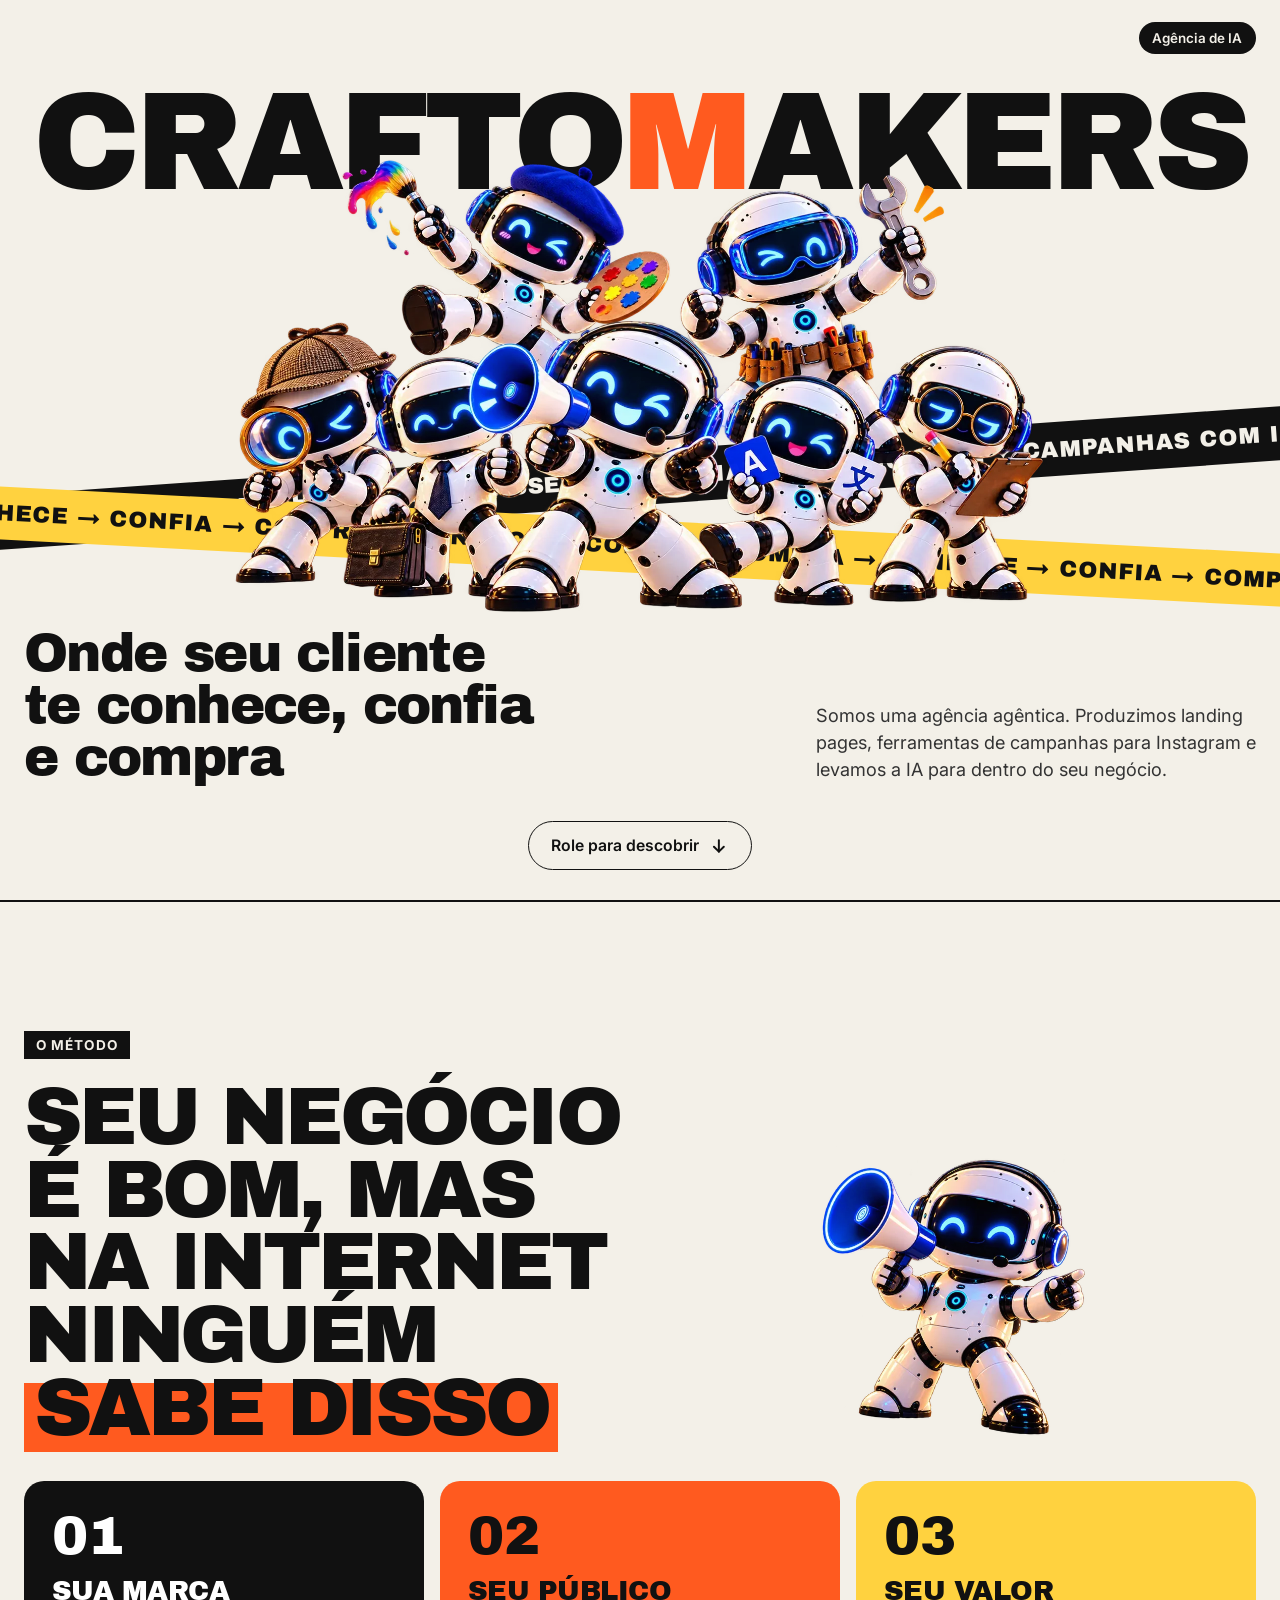
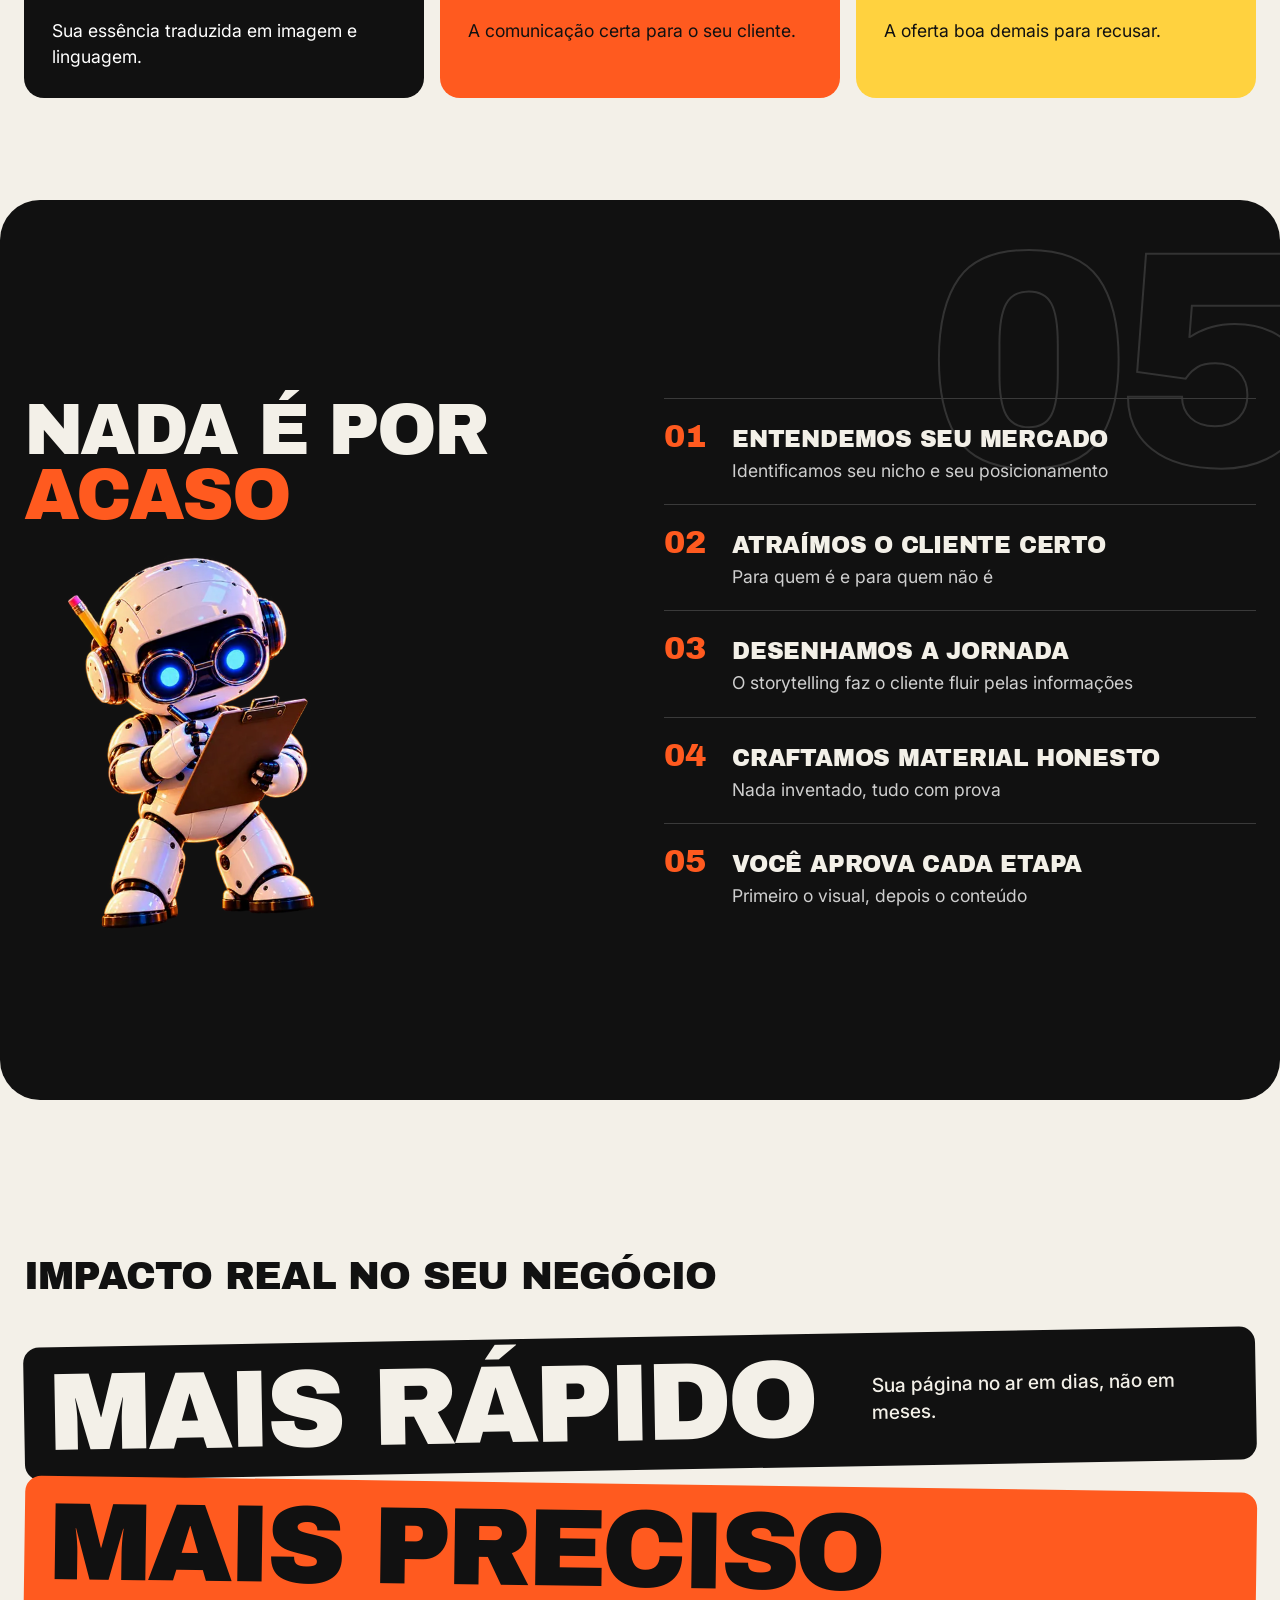
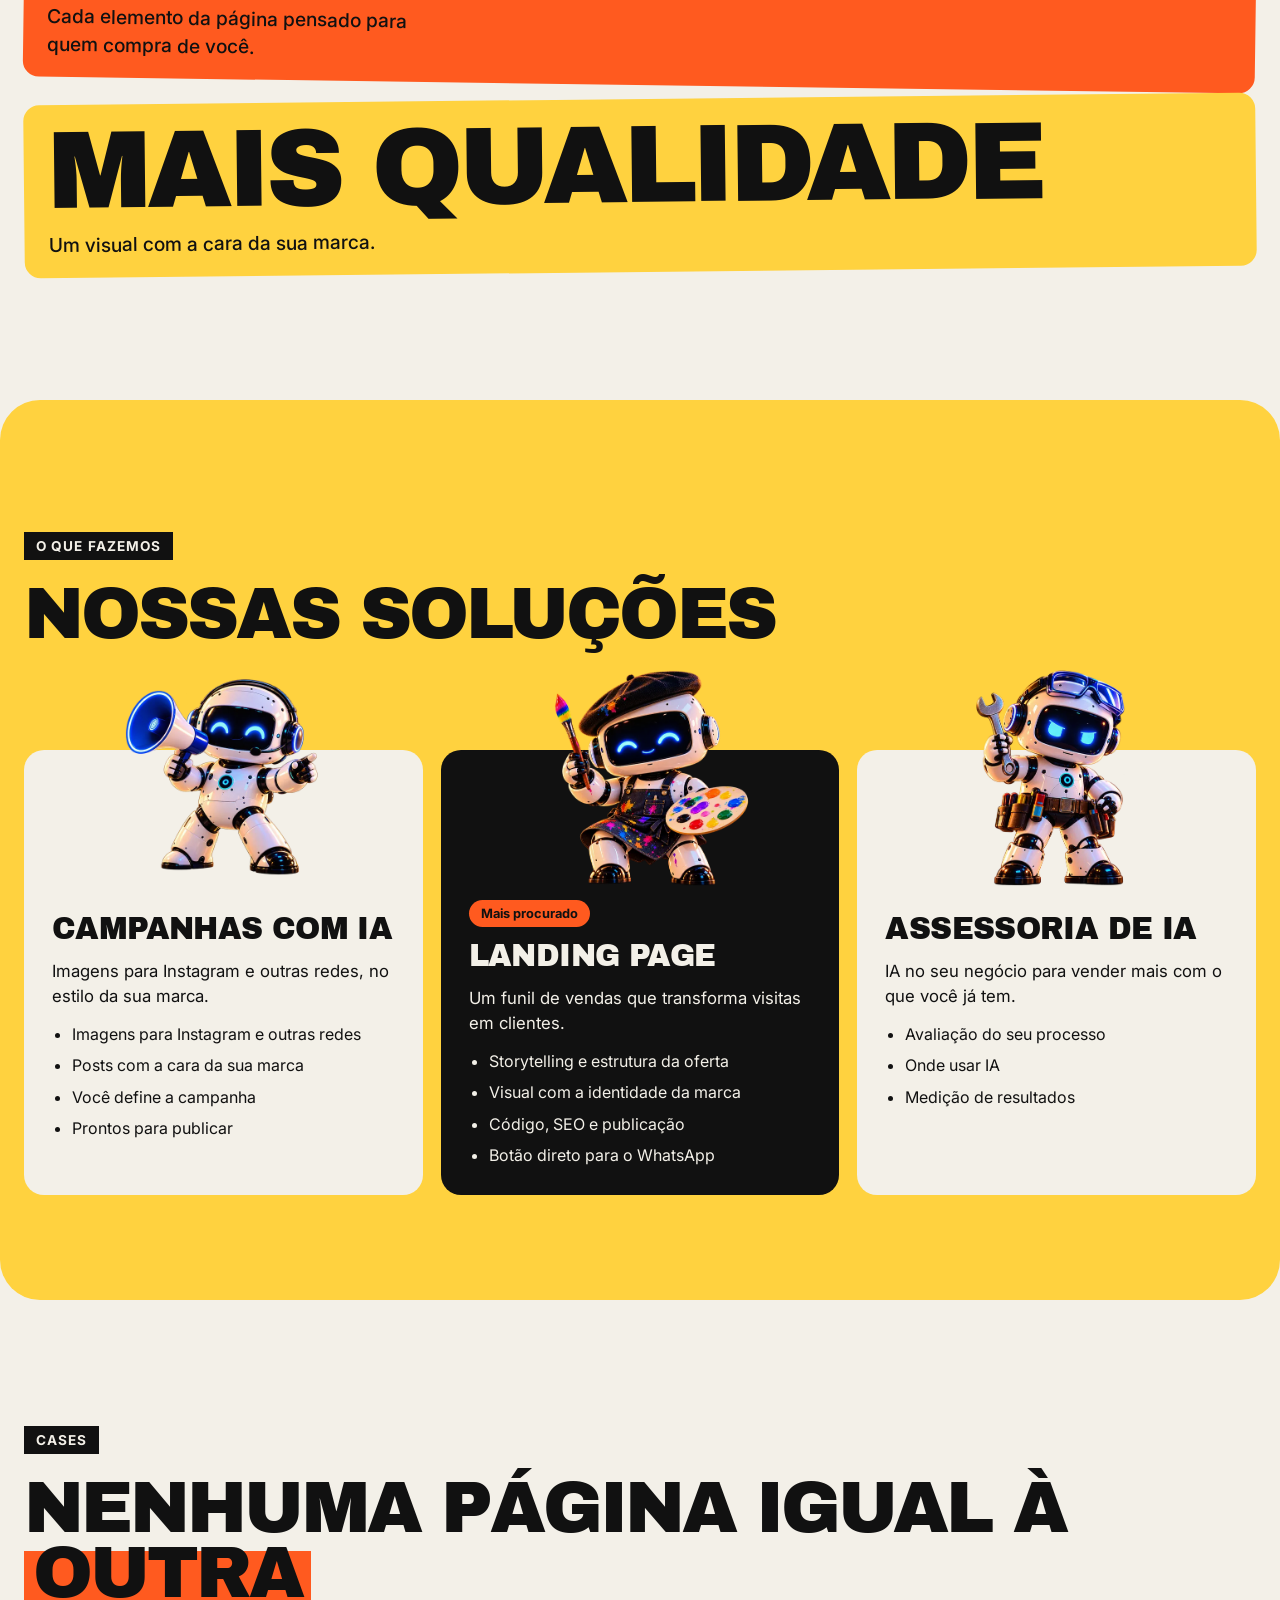
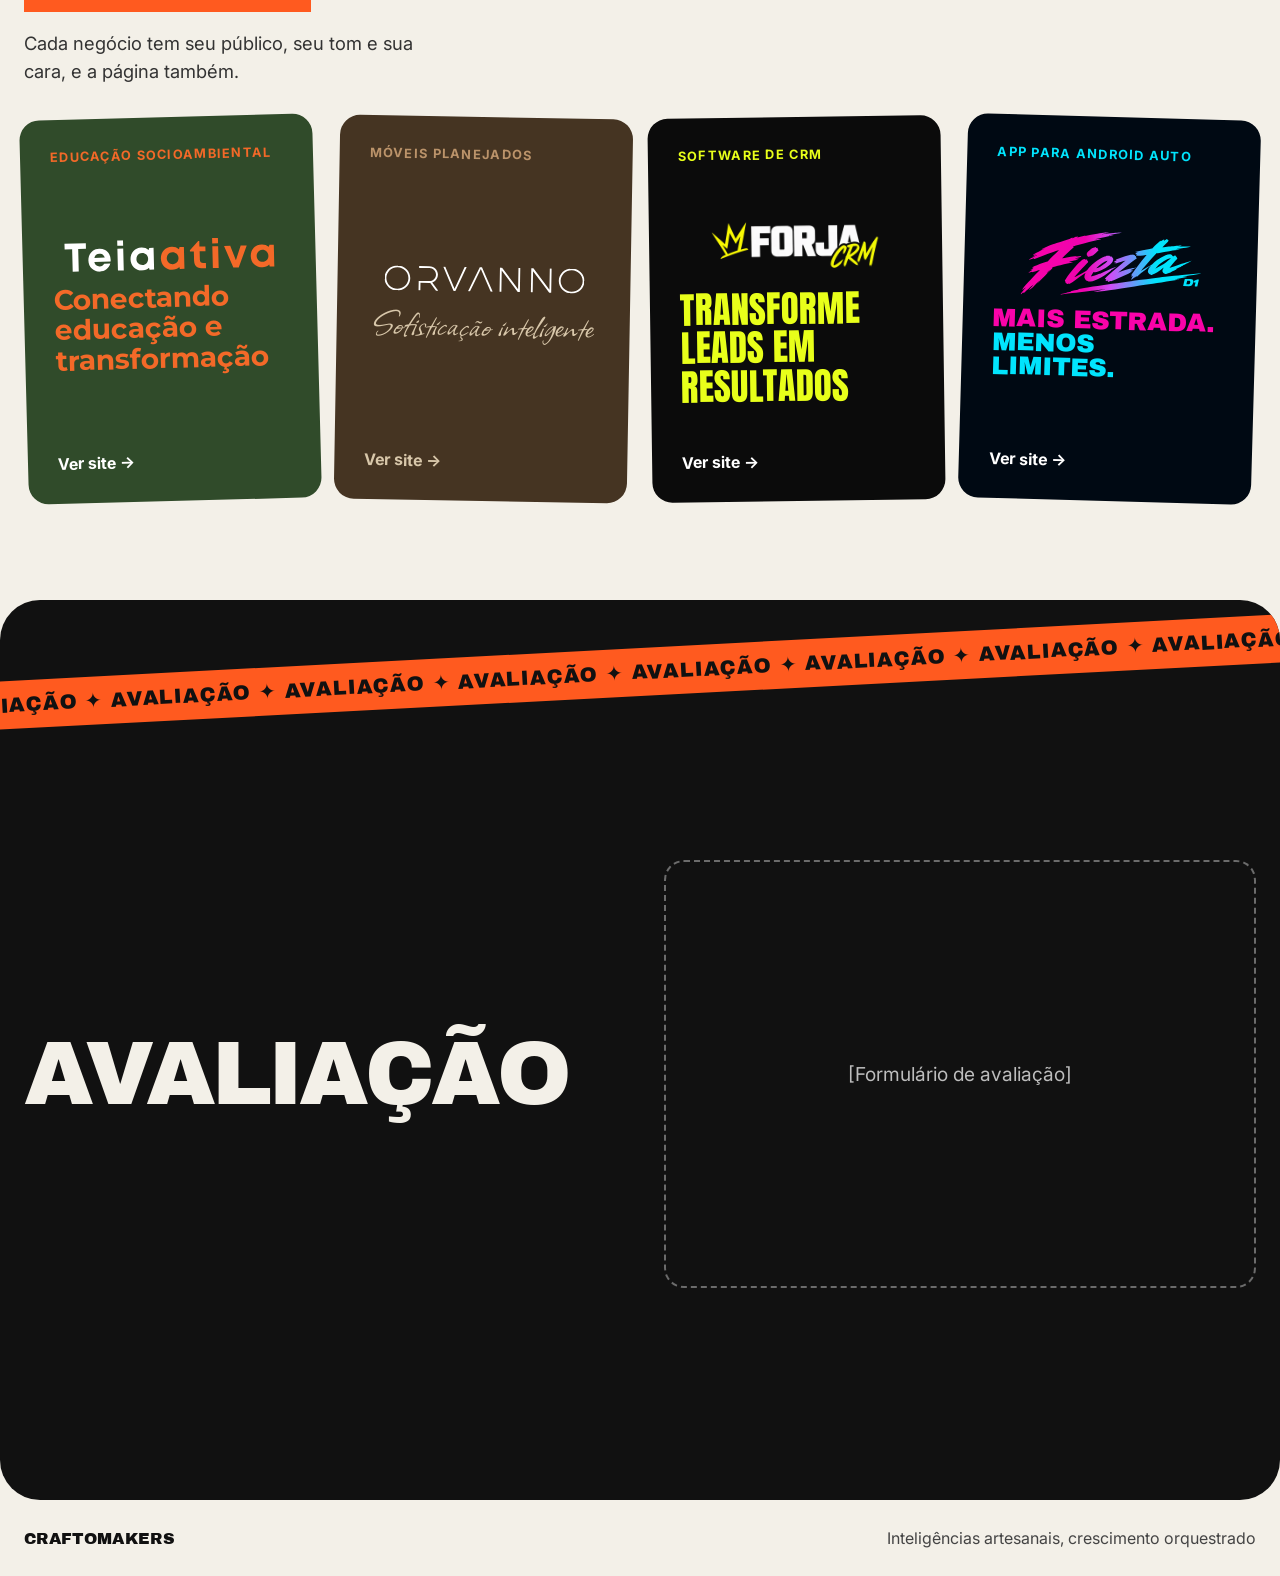
==== commit dcd4c4fb: "Correções de pontuação" ====
--- a/index.html
+++ b/index.html
@@ -161,7 +161,7 @@
 <div class="rv" data-tilt style="--i: 0; border-radius: 20px; padding: 28px; display: flex; flex-direction: column; gap: 12px; background: #111111; color: #FFFFFF;">
 <div style="font-family: 'Archivo Black', sans-serif; font-size: 3.4rem; line-height: 1">01</div>
 <h3 style="margin: 0; font-family: 'Archivo Black', sans-serif; font-weight: 400; font-size: 1.7rem; letter-spacing: -0.02em; text-transform: uppercase">Sua marca</h3>
-<p style="margin: 0; font-size: 1.1rem; line-height: 1.5">Sua essência, traduzida em imagem e linguagem.</p>
+<p style="margin: 0; font-size: 1.1rem; line-height: 1.5">Sua essência traduzida em imagem e linguagem.</p>
 </div>
 
 <div class="rv" data-tilt style="--i: 1; border-radius: 20px; padding: 28px; display: flex; flex-direction: column; gap: 12px; background: #FF5A1F;">
@@ -344,7 +344,7 @@
 <div style="align-self: flex-start; padding: 6px 12px; background: #111111; color: #F3F0E8; font-weight: 700; font-size: 0.85rem; letter-spacing: 0.08em">CASES</div>
 <h2 style="margin: 0; font-family: 'Archivo Black', sans-serif; font-weight: 400; font-size: clamp(2.6rem, 6vw, 5.6rem); line-height: 0.9; letter-spacing: -0.04em; text-transform: uppercase">Nenhuma página igual à <span class="highlight">outra</span></h2>
 </div>
-<p class="rv" style="--i: 1; margin: 0; font-size: 1.15rem; line-height: 1.5; color: #333333; max-width: 36ch">Cada negócio tem seu público, seu tom e sua cara e a página também.</p>
+<p class="rv" style="--i: 1; margin: 0; font-size: 1.15rem; line-height: 1.5; color: #333333; max-width: 36ch">Cada negócio tem seu público, seu tom e sua cara, e a página também.</p>
 </div>
 <div class="swipe-row" data-swipe-x data-autoplay style="display: grid; grid-template-columns: repeat(auto-fit, minmax(270px, 1fr)); gap: 20px">
 
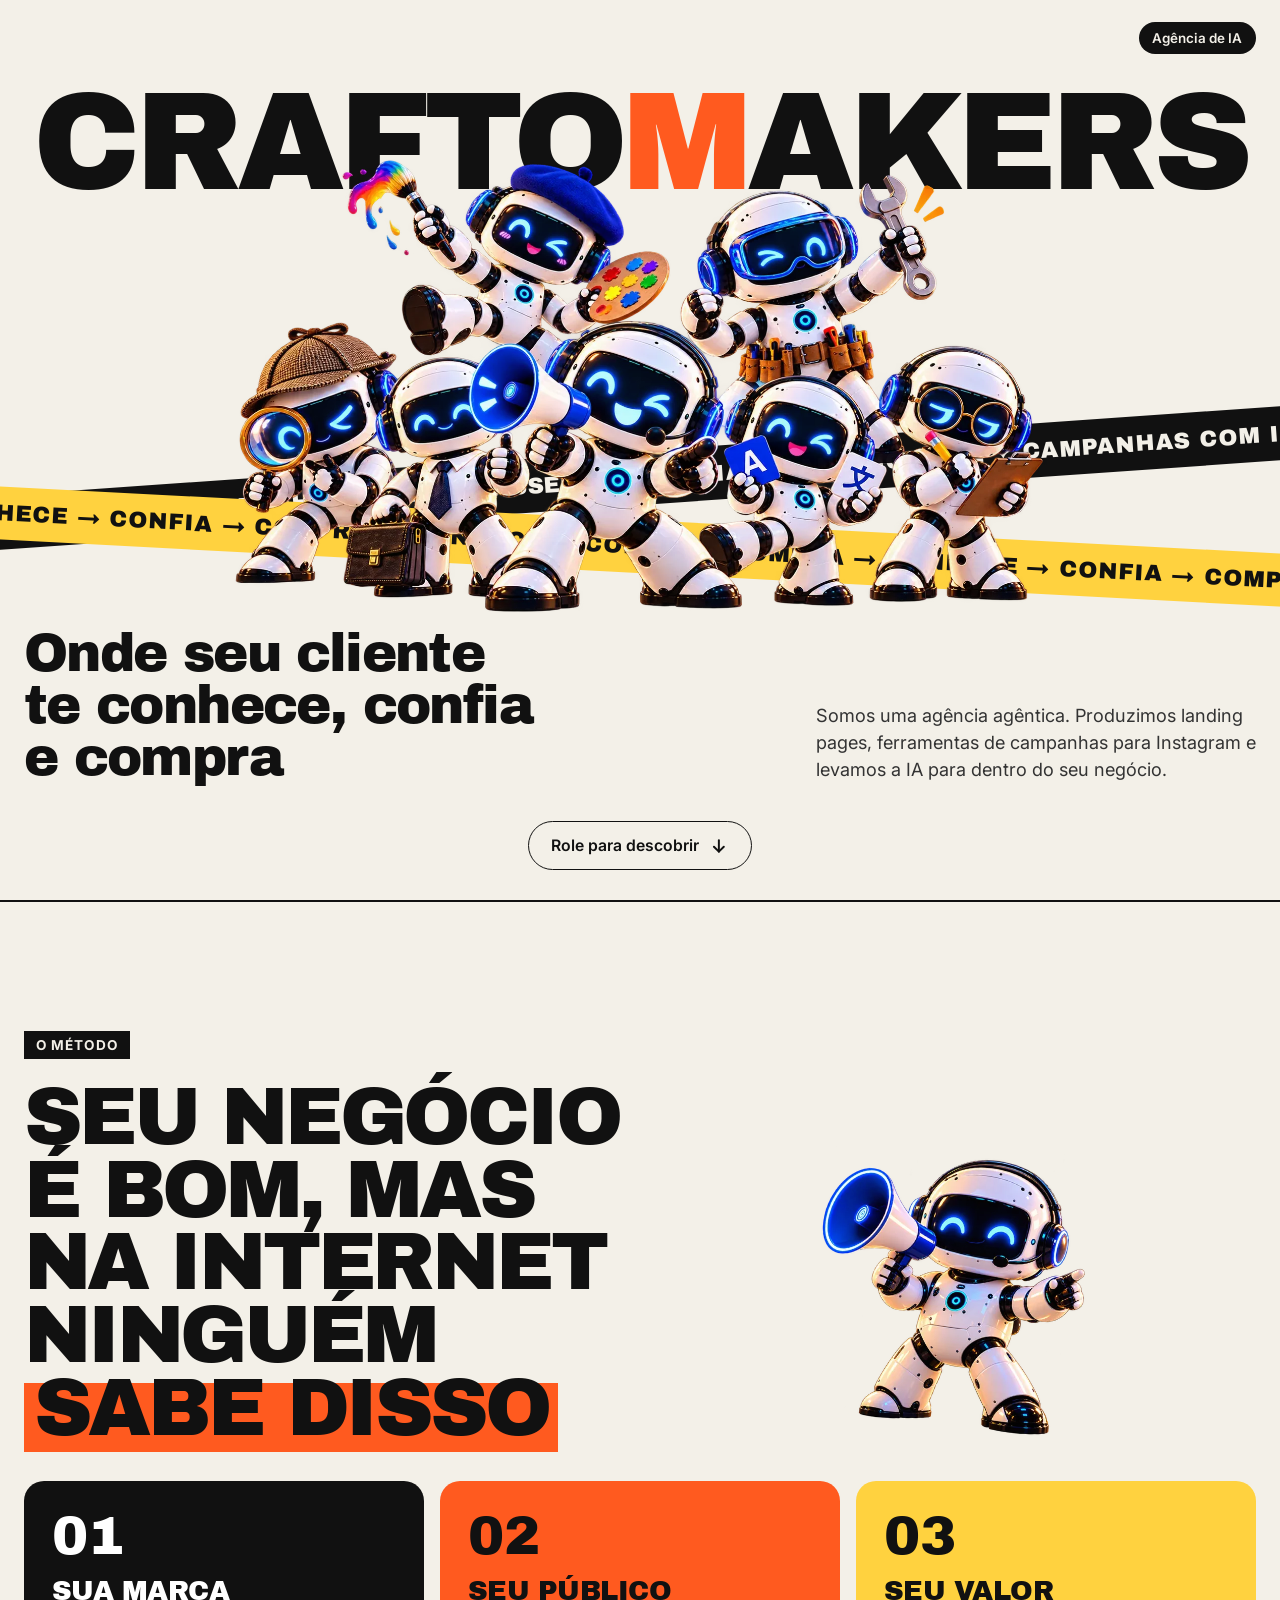
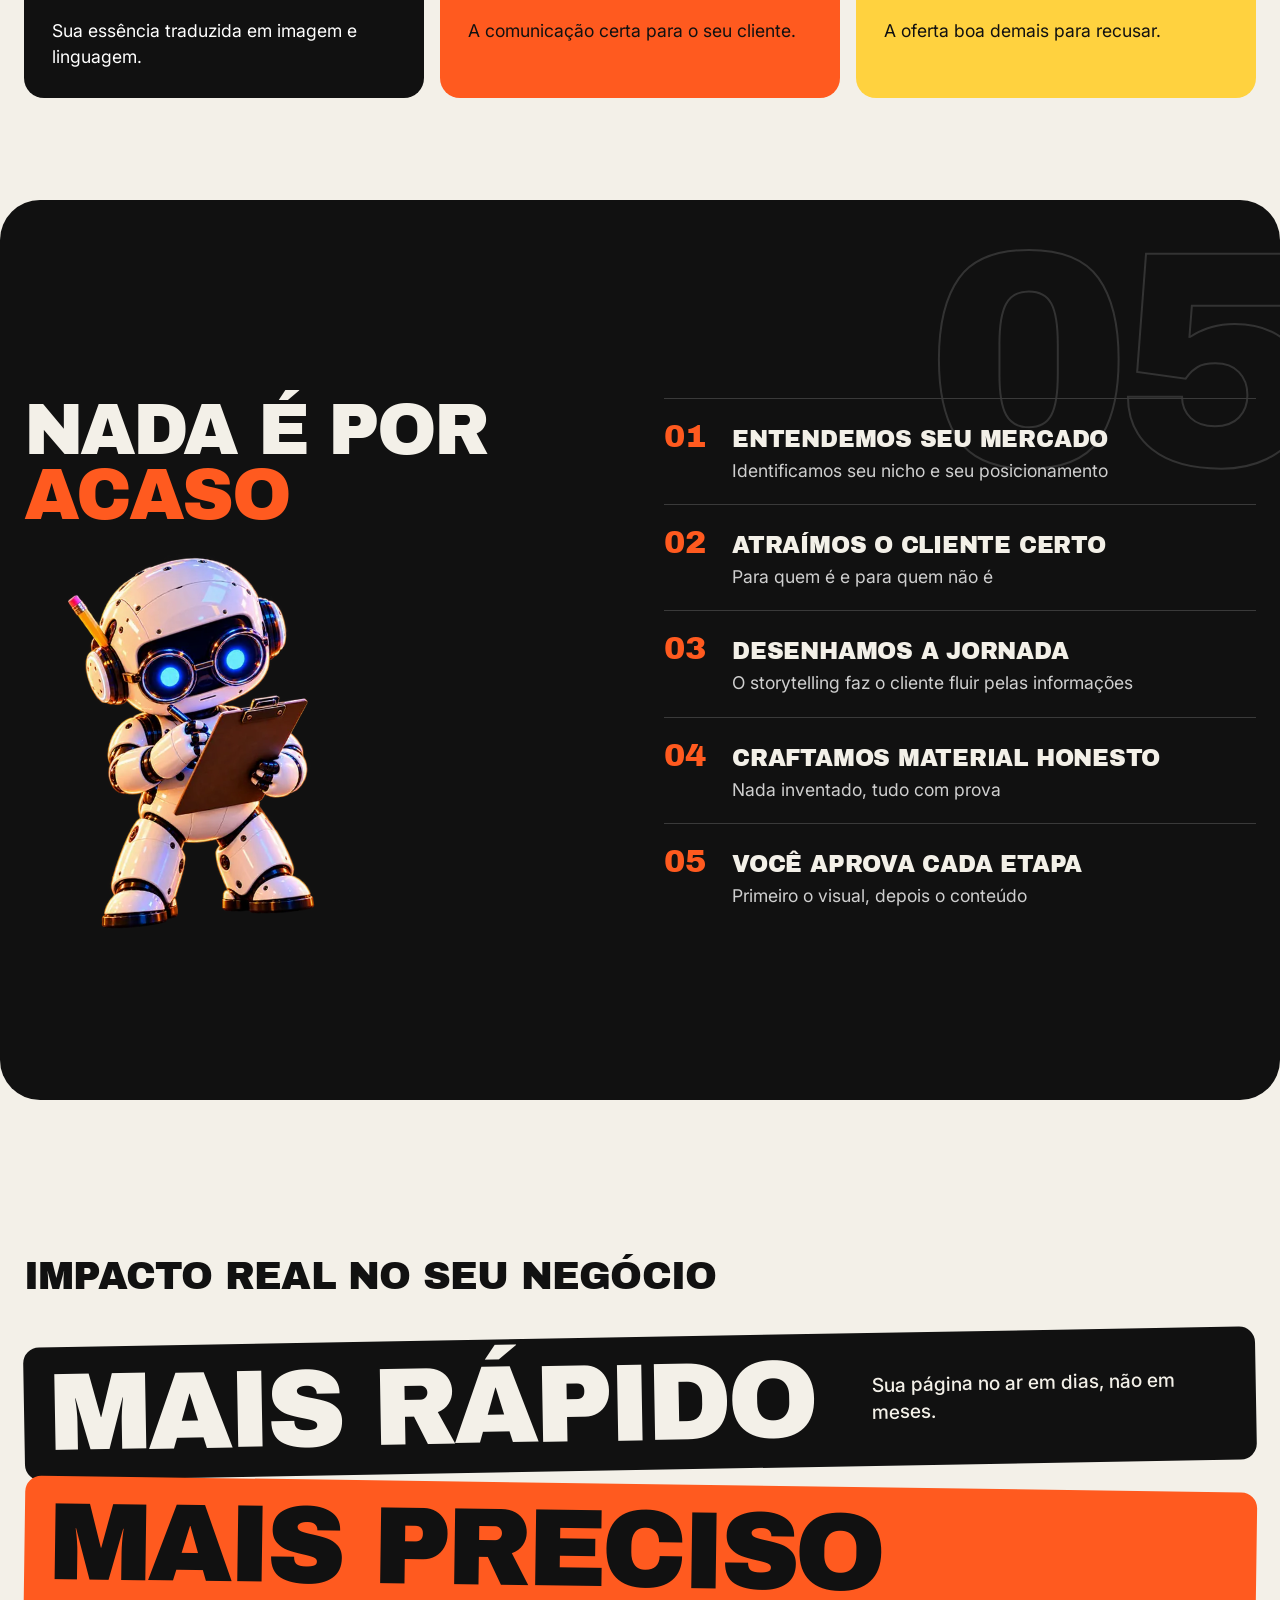
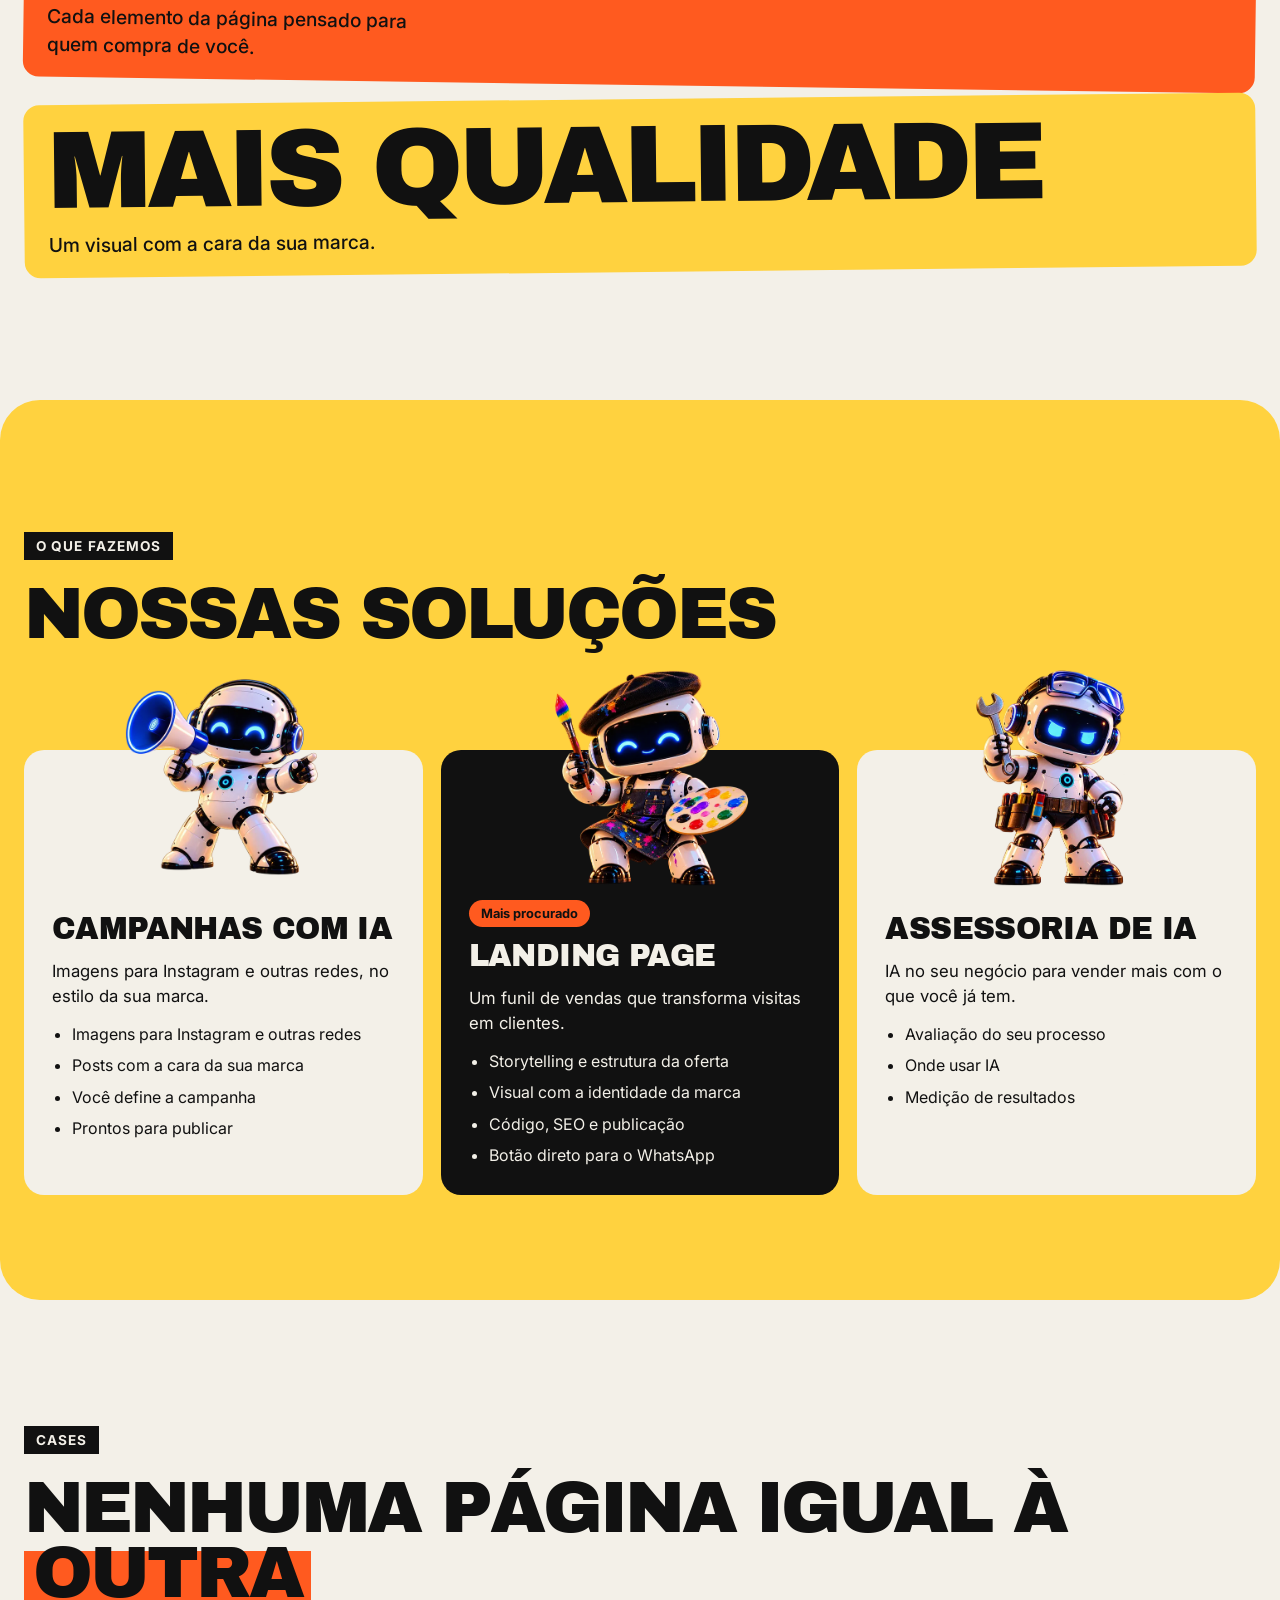
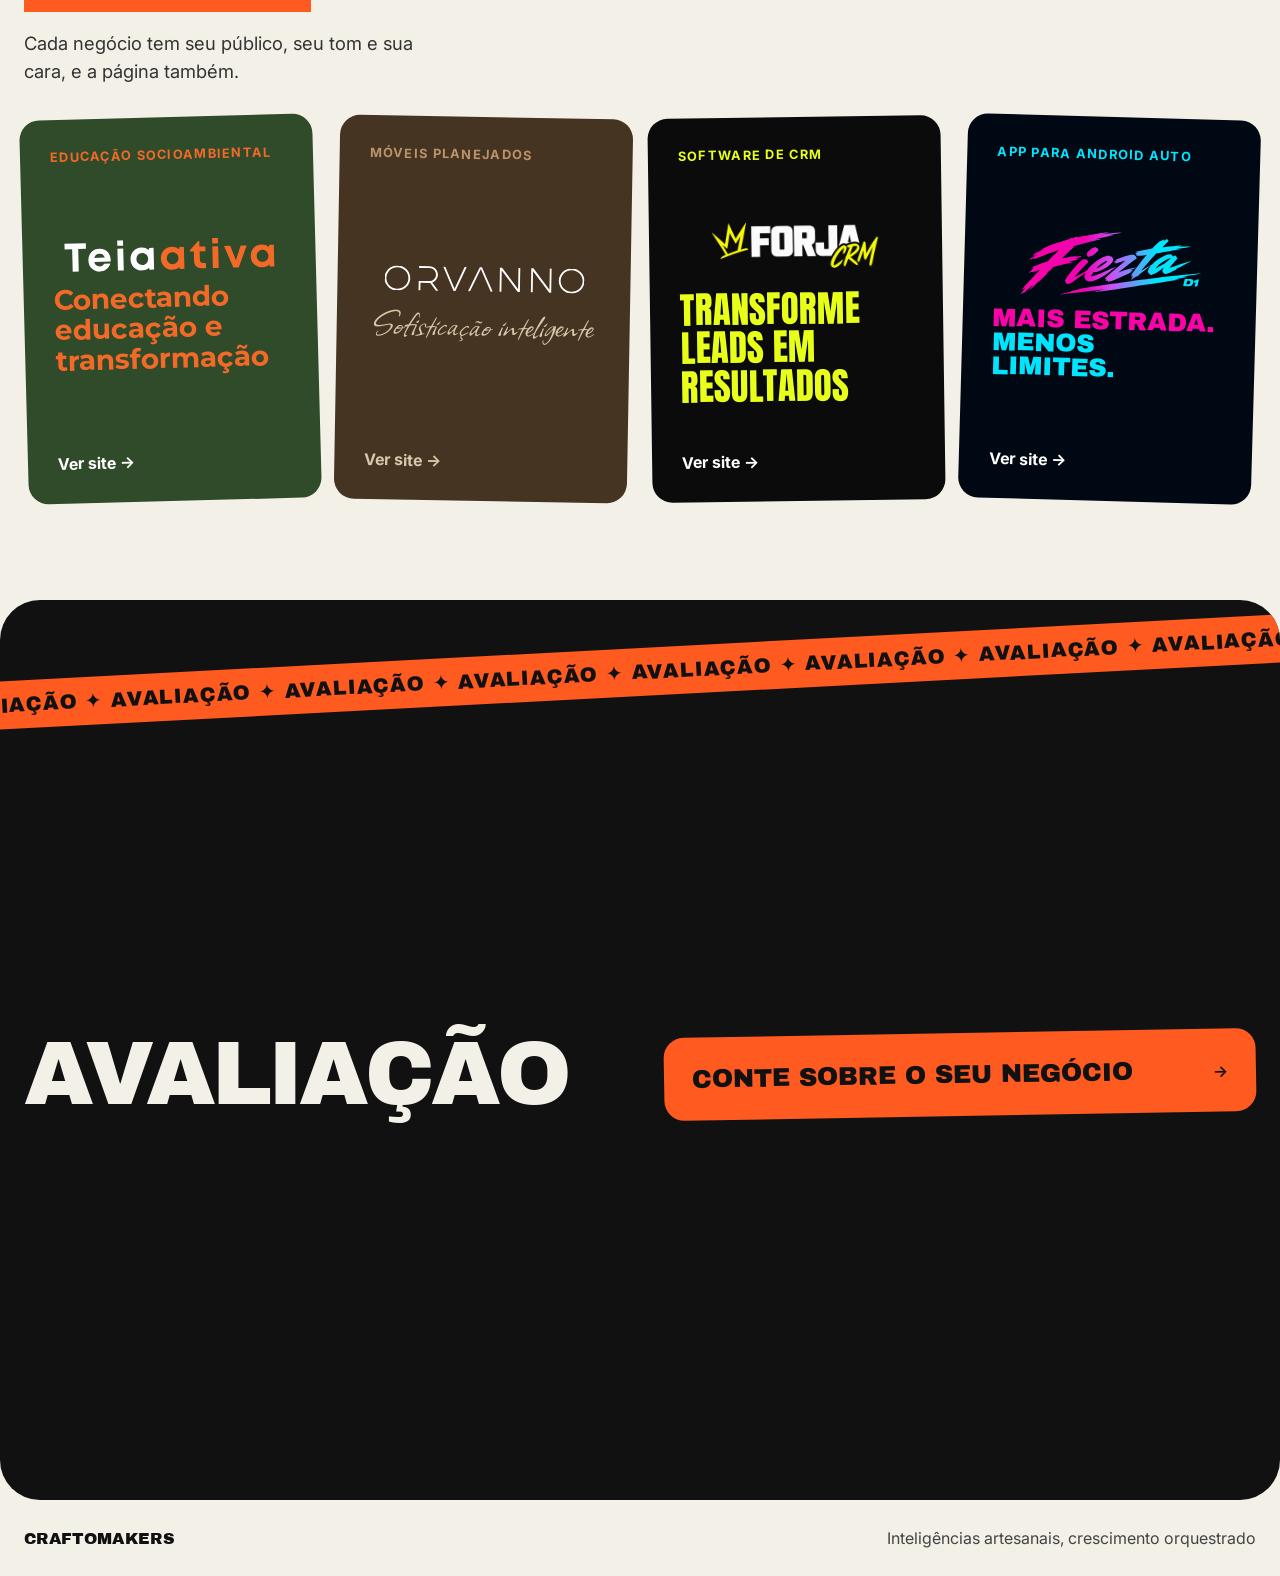
==== commit 59cc6e30: "Briefing integrado ao site Página do briefing (briefing.html) em três fases, com rascunho da oferta " ====
--- a/index.html
+++ b/index.html
@@ -7,112 +7,9 @@
 <meta name="description" content="Agência de IA: landing pages, campanhas para as redes e assessoria de IA para o seu negócio.">
 <link rel="preconnect" href="https://fonts.googleapis.com">
 <link href="https://fonts.googleapis.com/css2?family=Archivo+Black&amp;family=Inter:wght@400;500;600;700&amp;display=swap" rel="stylesheet">
-<style>
-@font-face{font-family:Allison;src:url(fonts/allison.woff2) format("woff2");font-display:swap}
-@font-face{font-family:Anton;src:url(fonts/anton.woff2) format("woff2");font-display:swap}
-@font-face{font-family:Montserrat;font-weight:700;src:url(fonts/montserrat-700.woff2) format("woff2");font-display:swap}
-body{margin:0;background:#F3F0E8}
-a{color:#111111}a:hover{color:#000000}
-/* Desktop sem JS: o snap do CSS. Com JS, js/slides.js faz o slide e o snap sai. */
-@media (min-width:1024px) and (hover:hover) and (pointer:fine){html{scroll-snap-type:y proximity}}
-@media (prefers-reduced-motion:no-preference){html:not(.slides){scroll-behavior:smooth}}
-html.slides{scroll-snap-type:none;overscroll-behavior:none}
-html.slides [data-slide]{min-height:calc(100vh / var(--fit, 1))!important;min-height:calc(100svh / var(--fit, 1))!important;zoom:var(--fit, 1)}
-/* Botões de subir e descer: fixos no canto, só com o slide ligado e fora do hero (js/slides.js). */
-.slide-nav{position:fixed;right:16px;bottom:16px;z-index:50;display:flex;flex-direction:column;gap:8px;transition:opacity .22s,visibility .22s}
-.slide-nav[hidden]{display:none}
-.slide-nav.is-away{opacity:0;visibility:hidden}
-@media (max-width:767px){.slide-nav{flex-direction:row;right:12px;bottom:12px}.slide-nav button{width:40px;height:40px}}
-.slide-nav button{width:48px;height:48px;display:grid;place-items:center;padding:0;border-radius:999px;border:2px solid #111111;background:#F3F0E8;color:#111111;cursor:pointer;transition:background-color .22s,color .22s,opacity .22s}
-.slide-nav button:hover:not(:disabled){background:#111111;color:#F3F0E8}
-.slide-nav button:disabled{opacity:.35;cursor:default}
-.slide-nav button:focus-visible{outline:3px solid #FF5A1F;outline-offset:2px}
-/* No slide, cada seção cabe na tela: respiros, imagens e o título do método acompanham a altura. */
-html.slides .slide-body{padding-top:clamp(64px,10vh,112px)!important;padding-bottom:clamp(48px,7vh,96px)!important}
-html.slides #metodo>.slide-body{gap:clamp(28px,4vh,56px)!important}
-html.slides .metodo-title{font-size:clamp(2.6rem,min(6.4vw,9vh),6rem)!important}
-html.slides .metodo-art{max-height:max(200px,calc(100vh - 600px));width:auto!important}
-html.slides #ofertas>.slide-body,html.slides #cases>.slide-body{gap:clamp(24px,3.5vh,56px)!important}
-html.slides #ofertas h2,html.slides #cases h2{font-size:clamp(2.6rem,min(6vw,8vh),5.6rem)!important}
-html.slides #ofertas div:has(>img){height:min(200px,20vh)!important}
-html.slides #ofertas img{max-height:min(230px,24vh)!important}
-html.slides #cases a{min-height:min(400px,36vh)!important}
-html.slides .hero-art{max-height:max(280px,calc(100vh - 440px));width:auto!important;max-width:min(980px,96%)}
-/* Entrada: o hero aparece ao abrir; cada bloco sobe e aparece ao entrar na tela (js/reveal.js). */
-.js .hi{opacity:0;translate:0 14px;animation:hero-in .6s cubic-bezier(.22,1,.36,1) forwards;animation-delay:calc(var(--i, 0) * 60ms + 40ms)}
-@keyframes hero-in{to{opacity:1;translate:none}}
-.js .rv{opacity:0;translate:0 20px;transition:opacity .7s cubic-bezier(.22,1,.36,1),translate .7s cubic-bezier(.22,1,.36,1);transition-delay:calc(var(--i, 0) * 70ms)}
-.js .rv.in{opacity:1;translate:none}
-/* Faixas correndo: a trilha tem o texto duas vezes e anda metade da própria largura, em loop. */
-.marquee-track{display:flex;width:max-content;animation:marquee var(--duration, 50s) linear infinite}
-.marquee-track.reverse{animation-direction:reverse}
-.marquee:hover .marquee-track{animation-play-state:paused}
-@keyframes marquee{to{transform:translateX(-50%)}}
-/* Marca-texto: o laranja cobre só a altura das maiúsculas, sem subir na linha de cima. */
-.highlight{background:linear-gradient(#FF5A1F,#FF5A1F) 0 .235em/100% .88em no-repeat;padding:0 .12em;-webkit-box-decoration-break:clone;box-decoration-break:clone}
-/* Ofertas e cases no celular: uma fila que se passa com o dedo, com o próximo cartão aparecendo
-   na borda; a dos cases também passa sozinha (js/carousel.js). */
-@media (max-width:767px){
-.swipe-row{display:flex!important;overflow-x:auto;scroll-snap-type:x mandatory;margin-inline:-24px;padding:12px 24px 14px;scroll-padding-inline:24px;overscroll-behavior-x:contain;scrollbar-width:none}
-.swipe-row::-webkit-scrollbar{display:none}
-.swipe-row>*{flex:0 0 82%;min-width:0;box-sizing:border-box;scroll-snap-align:start}
-.swipe-row img{max-width:100%}
-.swipe-row.is-single{gap:48px!important}
-.swipe-row.is-single>*{flex-basis:100%}
-html.slides .swipe-row{touch-action:pan-x}
-.swipe-dots{display:flex;justify-content:center;gap:4px;margin-top:-20px}
-.swipe-dots button{width:24px;height:24px;padding:0;border:0;background:none;display:grid;place-items:center;cursor:pointer}
-.swipe-dots button::before{content:"";width:8px;height:8px;border-radius:999px;background:currentColor;opacity:.3;transition:width .22s,opacity .22s}
-.swipe-dots button[aria-current="true"]::before{width:22px;opacity:1}
-}
-.swipe-frame{position:relative}
-.swipe-arrow{position:absolute;top:calc(50% + 36px);transform:translateY(-50%);z-index:2;width:36px;height:36px;padding:0;border:0;border-radius:999px;display:grid;place-items:center;background:rgba(17,17,17,.45);color:#F3F0E8;cursor:pointer}
-.swipe-arrow.is-prev{left:-14px}
-.swipe-arrow.is-next{right:-14px}
-.swipe-arrow[hidden]{display:none}
-@media (min-width:768px){.swipe-dots,.swipe-arrow{display:none}}
-/* Tablet: as três ofertas numa linha e os cases em 2×2, mais baixos, para cada seção caber numa tela. */
-@media (min-width:768px) and (max-width:1023px){#ofertas .swipe-row{grid-template-columns:repeat(3,minmax(0,1fr))!important}#cases .swipe-row{grid-template-columns:repeat(2,minmax(0,1fr))!important}html.slides #cases a,#cases a{min-height:min(300px,28vh)!important}#ofertas h3{font-size:clamp(1.3rem,2.6vw,1.9rem)!important}}
-/* Cada cartão de case mede a própria largura: o slogan nunca passa dela (cqi). */
-#cases [data-tilt]{container-type:inline-size}
-/* Desktop: os quatro cases sempre numa linha, para a seção caber numa tela. */
-@media (min-width:1024px){#cases .swipe-row{grid-template-columns:repeat(4,minmax(0,1fr))!important}}
-/* Celular: cada seção cabe numa tela. Saem os robôs e as frases de apoio do método e do "nada é
-   por acaso" (ficam número e nome), a lista de cada oferta e parte do respiro da avaliação. */
-@media (max-width:767px){
-#metodo .rv:has(>.metodo-art),[data-slide]:has(.section-title) img,#metodo .slide-body>div:last-child p,[data-slide]:has(.section-title) h3+p,#ofertas ul{display:none!important}
-#avaliacao>div:last-child{padding-top:112px!important}
-#metodo .slide-body>div:last-child>div{padding:18px 22px!important;gap:6px!important}
-[data-slide]:has(.section-title) h3{font-size:1.2rem!important}
-[data-slide]:has(.section-title) .rv:has(>div>h3){padding:14px 0!important}
-}
-/* Títulos no celular: menores, para não ocupar a tela inteira. */
-@media (max-width:767px){html .metodo-title,html.slides .metodo-title,section h2.section-title,html.slides #ofertas h2,html.slides #cases h2,#ofertas h2,#cases h2{font-size:2rem!important}#avaliacao h2{font-size:2.4rem!important}.impact-word{font-size:2.2rem!important}#ofertas h3{font-size:1.5rem!important}}
-/* Hero no celular: nome inteiro na largura, robôs na largura toda com as faixas atrás, o espaço
-   que sobra vai para cima do nome e entre os robôs e o título; sai o parágrafo de apoio. */
-@media (max-width:767px){
-html .hero{min-height:100vh!important;min-height:100svh!important;justify-content:space-between!important;row-gap:16px!important}
-html.slides .hero{min-height:calc(100svh / var(--fit, 1))!important}
-.hero>header{padding:18px 20px!important}
-.hero-name{font-size:calc((100vw - 28px) / 8.7)!important;letter-spacing:-0.04em!important;padding-top:0!important;margin-top:0!important}
-.hero-stage{margin-top:0!important;margin-bottom:clamp(110px,32vw,140px)!important;padding:0!important;justify-content:center!important}
-html .hero .hero-art,html.slides .hero .hero-art{flex:none;width:min(108vw,calc((100svh - 560px) * 1.78))!important;height:auto!important;max-width:none!important;max-height:none!important}
-.hero-stage .marquee{left:-25%!important;right:-25%!important;padding:11px 0!important;font-size:1rem!important}
-.hero-stage .marquee:first-of-type{bottom:-22%!important}
-.hero-stage .marquee:last-of-type{bottom:-46%!important}
-.hero-copy{margin-top:0!important;padding:20px 20px 20px!important;gap:0!important}
-.hero-copy h1{font-size:clamp(2rem,9.2vw,2.5rem)!important;max-width:none!important;padding-right:0!important}
-.hero-copy p{display:none!important}
-.hero-cta{margin-top:0!important;padding:0 20px max(48px,calc(env(safe-area-inset-bottom) + 20px))!important;justify-content:flex-start!important}
-}
-/* Seções de destaque: blocos de cor com borda redonda, soltos sobre o papel. */
-/* Os blocos vão de ponta a ponta até 1440 px; em tela mais larga, ficam centralizados. */
-.rounded-band{border-radius:40px;width:100%;max-width:1440px;margin-inline:auto;overflow:clip}
-@media (max-width:767px){.rounded-band{border-radius:0}}
-@media (prefers-reduced-motion:reduce){.js .hi,.js .rv{opacity:1;translate:none;animation:none;transition:none}.marquee-track{animation:none}}
-/* Hero em celular baixo (até 700 px de altura): robôs, faixas e respiros menores, para tudo caber sem sobrepor. */
-@media (max-width:767px) and (max-height:700px){html .hero .hero-art,html.slides .hero .hero-art{width:min(88vw,calc((100svh - 450px) * 1.78))!important}.hero-stage{margin-bottom:104px!important}.hero-stage .marquee:first-of-type{bottom:-30%!important}.hero-stage .marquee:last-of-type{bottom:-58%!important}.hero>header{padding:12px 20px!important}.hero-copy{padding:8px 20px!important}.hero-copy h1{font-size:1.85rem!important}html .hero{row-gap:10px!important}}
-</style>
+<link rel="stylesheet" href="css/tokens.css">
+<link rel="stylesheet" href="css/components.css">
+<link rel="stylesheet" href="css/site.css">
 <script>document.documentElement.classList.add('js')</script>
 </head>
 <body>
@@ -394,7 +291,9 @@
 <div class="rv" style="display: flex; flex-direction: column; gap: 22px">
 <h2 style="margin: 0; font-family: 'Archivo Black', sans-serif; font-weight: 400; font-size: clamp(3rem, 7vw, 6.6rem); line-height: 0.88; letter-spacing: -0.045em; text-transform: uppercase">Avaliação</h2>
 </div>
-<div class="rv" style="--i: 1; min-height: 360px; border-radius: 20px; border: 2px dashed #6B6B6B; display: flex; align-items: center; justify-content: center; padding: 32px; text-align: center; font-size: 1.2rem; color: #BDBDBD">[Formulário de avaliação]</div>
+<div class="rv" style="--i: 1; display: flex; flex-direction: column; gap: 14px">
+<a class="card card-orange" href="briefing.html" style="display: flex; justify-content: space-between; align-items: center; gap: 16px; text-decoration: none; transform: rotate(-1deg)"><span style="font-family: var(--font-display); font-size: 1.6rem; text-transform: uppercase">Conte sobre o seu negócio</span><span style="font-weight: 600">→</span></a>
+</div>
 </div>
 </section>
 
--- a/css/tokens.css
+++ b/css/tokens.css
@@ -0,0 +1,29 @@
+/* A marca da Craftomakers: cores, fontes e raios, os mesmos valores do index. */
+@font-face{font-family:Allison;src:url(../fonts/allison.woff2) format("woff2");font-display:swap}
+@font-face{font-family:Anton;src:url(../fonts/anton.woff2) format("woff2");font-display:swap}
+@font-face{font-family:Montserrat;font-weight:700;src:url(../fonts/montserrat-700.woff2) format("woff2");font-display:swap}
+
+:root {
+  --paper: #F3F0E8;
+  --ink: #111111;
+  --orange: #FF5A1F;
+  --yellow: #FFD23F;
+  --green: #1FA855;
+  --text-soft: #333333;
+  --text-faint: #444444;
+  --line-dark: #3A3A3A;
+  --font-display: 'Archivo Black', sans-serif;
+  --font-body: Inter, system-ui, sans-serif;
+  --radius-card: 20px;
+  --radius-band: 40px;
+  --page-max: 1360px;
+  --gutter: 24px;
+}
+
+body { margin: 0; background: var(--paper); color: var(--ink); font-family: var(--font-body); }
+a { color: var(--ink); }
+a:hover { color: #000000; }
+
+@media (max-width: 767px) {
+  :root { --gutter: 16px; }
+}
--- a/css/components.css
+++ b/css/components.css
@@ -0,0 +1,243 @@
+/* Peças da marca que servem a qualquer página do site. */
+
+/* Faixas correndo: a trilha tem o texto duas vezes e anda metade da própria largura, em loop. */
+.marquee-track{display:flex;width:max-content;animation:marquee var(--duration, 50s) linear infinite}
+.marquee-track.reverse{animation-direction:reverse}
+.marquee:hover .marquee-track{animation-play-state:paused}
+@keyframes marquee{to{transform:translateX(-50%)}}
+/* Marca-texto: o laranja cobre só a altura das maiúsculas, sem subir na linha de cima. */
+.highlight{background:linear-gradient(#FF5A1F,#FF5A1F) 0 .235em/100% .88em no-repeat;padding:0 .12em;-webkit-box-decoration-break:clone;box-decoration-break:clone}
+/* Seções de destaque: blocos de cor com borda redonda, soltos sobre o papel. */
+/* Os blocos vão de ponta a ponta até 1440 px; em tela mais larga, ficam centralizados. */
+.rounded-band{border-radius:40px;width:100%;max-width:1440px;margin-inline:auto;overflow:clip}
+@media (max-width:767px){.rounded-band{border-radius:0}}
+@media (prefers-reduced-motion:reduce){.marquee-track{animation:none}}
+
+.page {
+  font-family: var(--font-body);
+  color: var(--ink);
+  background: var(--paper);
+  overflow-x: clip;
+}
+
+.wrap {
+  width: 100%;
+  max-width: var(--page-max);
+  margin: 0 auto;
+  box-sizing: border-box;
+  padding-inline: var(--gutter);
+}
+
+/* Etiqueta preta acima do título ("O MÉTODO", "CASES"). */
+.tag {
+  align-self: flex-start;
+  justify-self: start;
+  padding: 6px 12px;
+  background: var(--ink);
+  color: var(--paper);
+  font-weight: 700;
+  font-size: 0.85rem;
+  letter-spacing: 0.08em;
+  text-transform: uppercase;
+}
+
+.display {
+  margin: 0;
+  font-family: var(--font-display);
+  font-weight: 400;
+  font-size: clamp(2.6rem, 6vw, 5.6rem);
+  line-height: 0.9;
+  letter-spacing: -0.04em;
+  text-transform: uppercase;
+}
+
+.display-sm {
+  font-size: clamp(1.6rem, 3vw, 2.6rem);
+  letter-spacing: -0.02em;
+}
+
+/* Botão em pílula, como o "Role para descobrir". */
+.pill {
+  display: inline-flex;
+  align-items: center;
+  justify-content: center;
+  gap: 10px;
+  min-height: 48px;
+  padding: 0 22px;
+  box-sizing: border-box;
+  border-radius: 999px;
+  border: 2px solid var(--ink);
+  background: var(--paper);
+  color: var(--ink);
+  font: 600 1rem/1.2 var(--font-body);
+  text-decoration: none;
+  cursor: pointer;
+  transition: background-color .22s, color .22s, opacity .22s;
+}
+
+.pill:hover:not(:disabled) { background: var(--ink); color: var(--paper); }
+.pill-dark { background: var(--ink); color: var(--paper); }
+.pill-dark:hover:not(:disabled) { background: var(--orange); color: var(--ink); border-color: var(--orange); }
+.pill:disabled { opacity: .35; cursor: default; }
+.pill:focus-visible { outline: 3px solid var(--orange); outline-offset: 2px; }
+.pill svg { width: 20px; height: 20px; flex: none; }
+
+/* Cartão de cor, como os do método e das ofertas. */
+.card {
+  border-radius: var(--radius-card);
+  padding: 28px;
+  box-sizing: border-box;
+}
+
+.card-ink { background: var(--ink); color: #FFFFFF; }
+.card-orange { background: var(--orange); color: var(--ink); }
+.card-yellow { background: var(--yellow); color: var(--ink); }
+.card-paper { background: var(--paper); color: var(--ink); }
+
+/* Campos de formulário. */
+.input {
+  display: block;
+  width: 100%;
+  min-height: 52px;
+  box-sizing: border-box;
+  padding: 12px 16px;
+  border: 2px solid var(--ink);
+  border-radius: 14px;
+  background: #FFFFFF;
+  color: var(--ink);
+  font: 400 1rem/1.5 var(--font-body);
+}
+
+.input::placeholder { color: #8A8780; }
+.input:focus-visible { outline: 3px solid var(--orange); outline-offset: 2px; }
+.textarea { min-height: 120px; resize: vertical; }
+.textarea-big { min-height: 200px; }
+
+/* Opções em pílula: rádio ou caixa de marcar escondidos atrás do texto. */
+.choice-list { display: flex; flex-wrap: wrap; gap: 8px; }
+.choice { position: relative; display: inline-flex; }
+.choice-input { position: absolute; inset: 0; margin: 0; opacity: 0; cursor: pointer; }
+
+.choice-text {
+  display: inline-flex;
+  align-items: center;
+  min-height: 44px;
+  box-sizing: border-box;
+  padding: 8px 16px;
+  border: 2px solid var(--ink);
+  border-radius: 999px;
+  background: transparent;
+  font-size: 0.95rem;
+  font-weight: 500;
+  line-height: 1.3;
+  transition: background-color .18s, color .18s;
+}
+
+.choice:hover .choice-text { background: rgba(17, 17, 17, .08); }
+.choice-input:checked + .choice-text { background: var(--ink); color: var(--paper); }
+.choice-input:focus-visible + .choice-text { outline: 3px solid var(--orange); outline-offset: 2px; }
+.choice-input:disabled { cursor: default; }
+.choice-input:disabled:not(:checked) + .choice-text { opacity: .35; }
+
+/* Lista de cores: seletor, código, para que serve e remover. */
+/* Cores como no kit de marca do Canva: bolinhas lado a lado, com o papel e o código embaixo. */
+.swatch-board { display: flex; flex-wrap: wrap; gap: 18px 14px; }
+.swatch-list { display: contents; }
+.swatch { position: relative; display: grid; justify-items: center; gap: 4px; width: 84px; text-align: center; }
+.swatch-tile {
+  display: grid;
+  place-items: center;
+  width: 72px;
+  height: 72px;
+  padding: 0;
+  border: 2px solid var(--ink);
+  border-radius: 50%;
+  background: var(--c);
+  cursor: pointer;
+  transition: transform .18s;
+}
+.swatch-tile:hover { transform: scale(1.06); }
+.swatch-tile:focus-visible { outline: 3px solid var(--orange); outline-offset: 3px; }
+.swatch:not([data-set]) .swatch-tile { background: conic-gradient(#D7263D, #FFD23F, #1FA855, #3FA9F5, #7C3AED, #D7263D); }
+.swatch-hint { display: none; padding: 3px 8px; border-radius: 999px; background: var(--ink); color: var(--paper); font-size: 0.7rem; font-weight: 700; }
+.swatch:not([data-set]) .swatch-hint { display: inline-block; }
+.swatch-label { font-size: 0.7rem; font-weight: 700; text-transform: uppercase; letter-spacing: 0.04em; }
+.swatch-hex { color: var(--text-faint); font-size: 0.8rem; font-weight: 600; }
+.swatch-use { color: var(--text-faint); font-size: 0.75rem; line-height: 1.3; }
+.swatch-use:empty { display: none; }
+.swatch-remove {
+  position: absolute;
+  top: -4px;
+  right: 2px;
+  display: grid;
+  place-items: center;
+  width: 26px;
+  height: 26px;
+  padding: 0;
+  border: 2px solid var(--paper);
+  border-radius: 50%;
+  background: var(--ink);
+  color: var(--paper);
+  cursor: pointer;
+}
+.swatch-remove svg { width: 12px; height: 12px; }
+.swatch-add {
+  display: grid;
+  place-items: center;
+  align-content: start;
+  gap: 6px;
+  width: 84px;
+  padding: 0;
+  border: 0;
+  background: none;
+  color: var(--ink);
+  font: 700 0.7rem var(--font-body);
+  text-transform: uppercase;
+  letter-spacing: 0.04em;
+  cursor: pointer;
+}
+.swatch-add svg { box-sizing: border-box; width: 72px; height: 72px; padding: 22px; border: 2px dashed var(--ink); border-radius: 50%; }
+.swatch-add:hover svg { background: var(--ink); color: var(--paper); border-style: solid; }
+
+/* O modal de cor: no centro da tela, com o fundo escurecido; no celular, em tela cheia. */
+.color-modal { position: fixed; inset: 0; z-index: 50; display: grid; place-items: center; padding: 16px; background: rgba(17, 17, 17, .55); }
+.color-modal[hidden] { display: none; }
+.color-modal-box { display: grid; gap: 16px; width: min(400px, 100%); padding: 20px; border: 2px solid var(--ink); border-radius: 20px; background: var(--paper); box-sizing: border-box; animation: bf-in .3s cubic-bezier(.22, 1, .36, 1); }
+.color-modal-top { display: flex; align-items: flex-start; justify-content: space-between; gap: 12px; }
+.color-modal-top .bf-part-tag { margin: 0 0 4px; }
+.color-modal-top .display-sm { margin: 0; }
+
+/* O seletor (Pickr) dentro do modal, com a cara do formulário. */
+.color-modal .pcr-button { display: none; }
+.color-modal .pcr-app[data-theme="nano"] { position: static; width: 100%; padding: 0; border: 0; border-radius: 0; background: transparent; box-shadow: none; font-family: var(--font-body); }
+/* A seleção do tema tem altura fixa; aqui ela cresce com o quadro de cor, para nada ficar por cima. */
+.color-modal .pcr-app[data-theme="nano"] .pcr-selection { height: auto; grid-template-rows: 200px 2.4em; }
+.color-modal .pcr-app[data-theme="nano"] .pcr-selection .pcr-color-preview { margin-left: 0; }
+.color-modal .pcr-app[data-theme="nano"] .pcr-swatches { margin-top: 12px; padding: 0; }
+/* Quadro de cor com canto reto, para o seletor alcançar todas as cores, até as dos cantos. */
+.color-modal .pcr-app[data-theme="nano"] .pcr-selection .pcr-color-palette .pcr-palette,
+.color-modal .pcr-app[data-theme="nano"] .pcr-selection .pcr-color-palette .pcr-palette::before { border-radius: 0; }
+.color-modal .pcr-app[data-theme="nano"] .pcr-selection .pcr-color-palette .pcr-palette { border: 2px solid var(--ink); }
+.color-modal .pcr-app[data-theme="nano"] .pcr-selection .pcr-color-preview .pcr-current-color { border: 2px solid var(--ink); border-radius: 50%; }
+.color-modal .pcr-app[data-theme="nano"] .pcr-swatches { display: grid; grid-template-columns: repeat(8, 1fr); gap: 8px; }
+.color-modal .pcr-app[data-theme="nano"] .pcr-swatches > button { width: 100%; height: auto; aspect-ratio: 1; margin: 0; border-radius: 50%; }
+.color-modal .pcr-app[data-theme="nano"] .pcr-swatches > button::after, .color-modal .pcr-app[data-theme="nano"] .pcr-swatches > button::before { border-radius: 50%; }
+.color-modal .pcr-app[data-theme="nano"] .pcr-interaction { display: grid; grid-template-columns: 1fr auto; gap: 10px; margin: 8px 0 0; }
+.color-modal .pcr-app[data-theme="nano"] .pcr-interaction > * { margin: 0; }
+.color-modal .pcr-app[data-theme="nano"] .pcr-interaction .pcr-result { height: 48px; padding: 0 14px; border: 2px solid var(--ink); border-radius: 14px; background: #FFFFFF; color: var(--ink); font: 600 1.05rem var(--font-body); letter-spacing: 0.04em; }
+.color-modal .pcr-app[data-theme="nano"] .pcr-interaction .pcr-type { display: none; }
+.color-modal .pcr-app[data-theme="nano"] .pcr-interaction .pcr-save { height: 48px; padding: 0 20px; border-radius: 999px; background: var(--ink); color: var(--paper); font: 700 0.95rem var(--font-body); box-shadow: none; }
+.color-modal .pcr-app[data-theme="nano"] .pcr-interaction .pcr-save:hover { background: var(--orange); color: var(--ink); }
+
+@media (max-width: 767px) {
+  .color-modal { padding: 0; }
+  .color-modal-box { display: flex; flex-direction: column; width: 100%; height: 100%; border: 0; border-radius: 0; padding: 16px var(--gutter) 24px; }
+  /* O código e o "Usar esta cor" ficam no rodapé, perto do polegar. */
+  .color-modal .pcr-app[data-theme="nano"] { display: flex; flex: 1; flex-direction: column; }
+  .color-modal .pcr-app[data-theme="nano"] .pcr-interaction { margin-top: auto; }
+  .color-modal .pcr-app[data-theme="nano"] .pcr-selection { grid-template-rows: 40vh 2.4em; }
+}
+
+.icon { width: 20px; height: 20px; flex: none; fill: none; stroke: currentColor; stroke-width: 2.4; stroke-linecap: round; stroke-linejoin: round; }
+.choice[hidden] { display: none; }
+.input:disabled { opacity: .4; cursor: not-allowed; }
--- a/css/site.css
+++ b/css/site.css
@@ -0,0 +1,91 @@
+/* Só do index: slides, entrada, carrosséis e ajustes de cada seção. O que é da marca fica em tokens.css e components.css. */
+body{margin:0;background:#F3F0E8}
+a{color:#111111}a:hover{color:#000000}
+/* Desktop sem JS: o snap do CSS. Com JS, js/slides.js faz o slide e o snap sai. */
+@media (min-width:1024px) and (hover:hover) and (pointer:fine){html{scroll-snap-type:y proximity}}
+@media (prefers-reduced-motion:no-preference){html:not(.slides){scroll-behavior:smooth}}
+html.slides{scroll-snap-type:none;overscroll-behavior:none}
+html.slides [data-slide]{min-height:calc(100vh / var(--fit, 1))!important;min-height:calc(100svh / var(--fit, 1))!important;zoom:var(--fit, 1)}
+/* Botões de subir e descer: fixos no canto, só com o slide ligado e fora do hero (js/slides.js). */
+.slide-nav{position:fixed;right:16px;bottom:16px;z-index:50;display:flex;flex-direction:column;gap:8px;transition:opacity .22s,visibility .22s}
+.slide-nav[hidden]{display:none}
+.slide-nav.is-away{opacity:0;visibility:hidden}
+@media (max-width:767px){.slide-nav{flex-direction:row;right:12px;bottom:12px}.slide-nav button{width:40px;height:40px}}
+.slide-nav button{width:48px;height:48px;display:grid;place-items:center;padding:0;border-radius:999px;border:2px solid #111111;background:#F3F0E8;color:#111111;cursor:pointer;transition:background-color .22s,color .22s,opacity .22s}
+.slide-nav button:hover:not(:disabled){background:#111111;color:#F3F0E8}
+.slide-nav button:disabled{opacity:.35;cursor:default}
+.slide-nav button:focus-visible{outline:3px solid #FF5A1F;outline-offset:2px}
+/* No slide, cada seção cabe na tela: respiros, imagens e o título do método acompanham a altura. */
+html.slides .slide-body{padding-top:clamp(64px,10vh,112px)!important;padding-bottom:clamp(48px,7vh,96px)!important}
+html.slides #metodo>.slide-body{gap:clamp(28px,4vh,56px)!important}
+html.slides .metodo-title{font-size:clamp(2.6rem,min(6.4vw,9vh),6rem)!important}
+html.slides .metodo-art{max-height:max(200px,calc(100vh - 600px));width:auto!important}
+html.slides #ofertas>.slide-body,html.slides #cases>.slide-body{gap:clamp(24px,3.5vh,56px)!important}
+html.slides #ofertas h2,html.slides #cases h2{font-size:clamp(2.6rem,min(6vw,8vh),5.6rem)!important}
+html.slides #ofertas div:has(>img){height:min(200px,20vh)!important}
+html.slides #ofertas img{max-height:min(230px,24vh)!important}
+html.slides #cases a{min-height:min(400px,36vh)!important}
+html.slides .hero-art{max-height:max(280px,calc(100vh - 440px));width:auto!important;max-width:min(980px,96%)}
+/* Entrada: o hero aparece ao abrir; cada bloco sobe e aparece ao entrar na tela (js/reveal.js). */
+.js .hi{opacity:0;translate:0 14px;animation:hero-in .6s cubic-bezier(.22,1,.36,1) forwards;animation-delay:calc(var(--i, 0) * 60ms + 40ms)}
+@keyframes hero-in{to{opacity:1;translate:none}}
+.js .rv{opacity:0;translate:0 20px;transition:opacity .7s cubic-bezier(.22,1,.36,1),translate .7s cubic-bezier(.22,1,.36,1);transition-delay:calc(var(--i, 0) * 70ms)}
+.js .rv.in{opacity:1;translate:none}
+/* Ofertas e cases no celular: uma fila que se passa com o dedo, com o próximo cartão aparecendo
+   na borda; a dos cases também passa sozinha (js/carousel.js). */
+@media (max-width:767px){
+.swipe-row{display:flex!important;overflow-x:auto;scroll-snap-type:x mandatory;margin-inline:-24px;padding:12px 24px 14px;scroll-padding-inline:24px;overscroll-behavior-x:contain;scrollbar-width:none}
+.swipe-row::-webkit-scrollbar{display:none}
+.swipe-row>*{flex:0 0 82%;min-width:0;box-sizing:border-box;scroll-snap-align:start}
+.swipe-row img{max-width:100%}
+.swipe-row.is-single{gap:48px!important}
+.swipe-row.is-single>*{flex-basis:100%}
+html.slides .swipe-row{touch-action:pan-x}
+.swipe-dots{display:flex;justify-content:center;gap:4px;margin-top:-20px}
+.swipe-dots button{width:24px;height:24px;padding:0;border:0;background:none;display:grid;place-items:center;cursor:pointer}
+.swipe-dots button::before{content:"";width:8px;height:8px;border-radius:999px;background:currentColor;opacity:.3;transition:width .22s,opacity .22s}
+.swipe-dots button[aria-current="true"]::before{width:22px;opacity:1}
+}
+.swipe-frame{position:relative}
+.swipe-arrow{position:absolute;top:calc(50% + 36px);transform:translateY(-50%);z-index:2;width:36px;height:36px;padding:0;border:0;border-radius:999px;display:grid;place-items:center;background:rgba(17,17,17,.45);color:#F3F0E8;cursor:pointer}
+.swipe-arrow.is-prev{left:-14px}
+.swipe-arrow.is-next{right:-14px}
+.swipe-arrow[hidden]{display:none}
+@media (min-width:768px){.swipe-dots,.swipe-arrow{display:none}}
+/* Tablet: as três ofertas numa linha e os cases em 2×2, mais baixos, para cada seção caber numa tela. */
+@media (min-width:768px) and (max-width:1023px){#ofertas .swipe-row{grid-template-columns:repeat(3,minmax(0,1fr))!important}#cases .swipe-row{grid-template-columns:repeat(2,minmax(0,1fr))!important}html.slides #cases a,#cases a{min-height:min(300px,28vh)!important}#ofertas h3{font-size:clamp(1.3rem,2.6vw,1.9rem)!important}}
+/* Cada cartão de case mede a própria largura: o slogan nunca passa dela (cqi). */
+#cases [data-tilt]{container-type:inline-size}
+/* Desktop: os quatro cases sempre numa linha, para a seção caber numa tela. */
+@media (min-width:1024px){#cases .swipe-row{grid-template-columns:repeat(4,minmax(0,1fr))!important}}
+/* Celular: cada seção cabe numa tela. Saem os robôs e as frases de apoio do método e do "nada é
+   por acaso" (ficam número e nome), a lista de cada oferta e parte do respiro da avaliação. */
+@media (max-width:767px){
+#metodo .rv:has(>.metodo-art),[data-slide]:has(.section-title) img,#metodo .slide-body>div:last-child p,[data-slide]:has(.section-title) h3+p,#ofertas ul{display:none!important}
+#avaliacao>div:last-child{padding-top:112px!important}
+#metodo .slide-body>div:last-child>div{padding:18px 22px!important;gap:6px!important}
+[data-slide]:has(.section-title) h3{font-size:1.2rem!important}
+[data-slide]:has(.section-title) .rv:has(>div>h3){padding:14px 0!important}
+}
+/* Títulos no celular: menores, para não ocupar a tela inteira. */
+@media (max-width:767px){html .metodo-title,html.slides .metodo-title,section h2.section-title,html.slides #ofertas h2,html.slides #cases h2,#ofertas h2,#cases h2{font-size:2rem!important}#avaliacao h2{font-size:2.4rem!important}.impact-word{font-size:2.2rem!important}#ofertas h3{font-size:1.5rem!important}}
+/* Hero no celular: nome inteiro na largura, robôs na largura toda com as faixas atrás, o espaço
+   que sobra vai para cima do nome e entre os robôs e o título; sai o parágrafo de apoio. */
+@media (max-width:767px){
+html .hero{min-height:100vh!important;min-height:100svh!important;justify-content:space-between!important;row-gap:16px!important}
+html.slides .hero{min-height:calc(100svh / var(--fit, 1))!important}
+.hero>header{padding:18px 20px!important}
+.hero-name{font-size:calc((100vw - 28px) / 8.7)!important;letter-spacing:-0.04em!important;padding-top:0!important;margin-top:0!important}
+.hero-stage{margin-top:0!important;margin-bottom:clamp(110px,32vw,140px)!important;padding:0!important;justify-content:center!important}
+html .hero .hero-art,html.slides .hero .hero-art{flex:none;width:min(108vw,calc((100svh - 560px) * 1.78))!important;height:auto!important;max-width:none!important;max-height:none!important}
+.hero-stage .marquee{left:-25%!important;right:-25%!important;padding:11px 0!important;font-size:1rem!important}
+.hero-stage .marquee:first-of-type{bottom:-22%!important}
+.hero-stage .marquee:last-of-type{bottom:-46%!important}
+.hero-copy{margin-top:0!important;padding:20px 20px 20px!important;gap:0!important}
+.hero-copy h1{font-size:clamp(2rem,9.2vw,2.5rem)!important;max-width:none!important;padding-right:0!important}
+.hero-copy p{display:none!important}
+.hero-cta{margin-top:0!important;padding:0 20px max(48px,calc(env(safe-area-inset-bottom) + 20px))!important;justify-content:flex-start!important}
+}
+@media (prefers-reduced-motion:reduce){.js .hi,.js .rv{opacity:1;translate:none;animation:none;transition:none}.marquee-track{animation:none}}
+/* Hero em celular baixo (até 700 px de altura): robôs, faixas e respiros menores, para tudo caber sem sobrepor. */
+@media (max-width:767px) and (max-height:700px){html .hero .hero-art,html.slides .hero .hero-art{width:min(88vw,calc((100svh - 450px) * 1.78))!important}.hero-stage{margin-bottom:104px!important}.hero-stage .marquee:first-of-type{bottom:-30%!important}.hero-stage .marquee:last-of-type{bottom:-58%!important}.hero>header{padding:12px 20px!important}.hero-copy{padding:8px 20px!important}.hero-copy h1{font-size:1.85rem!important}html .hero{row-gap:10px!important}}
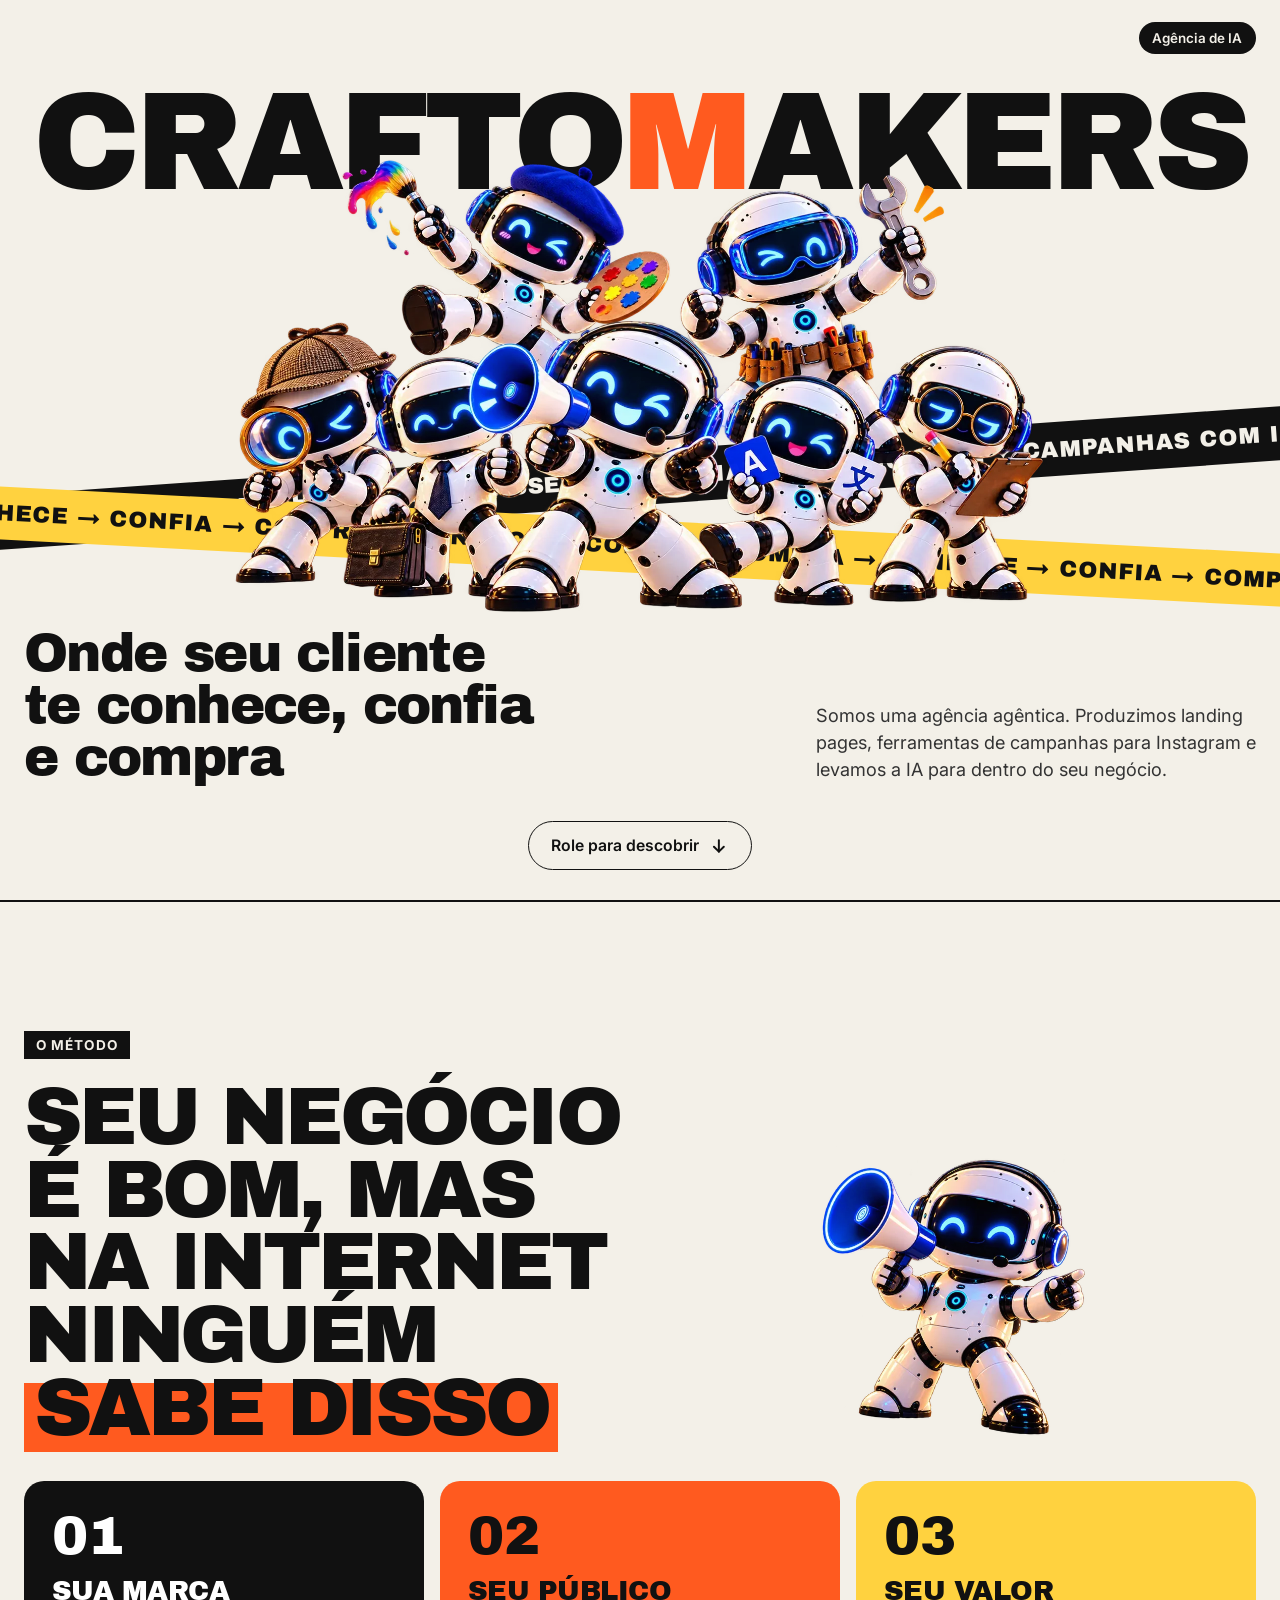
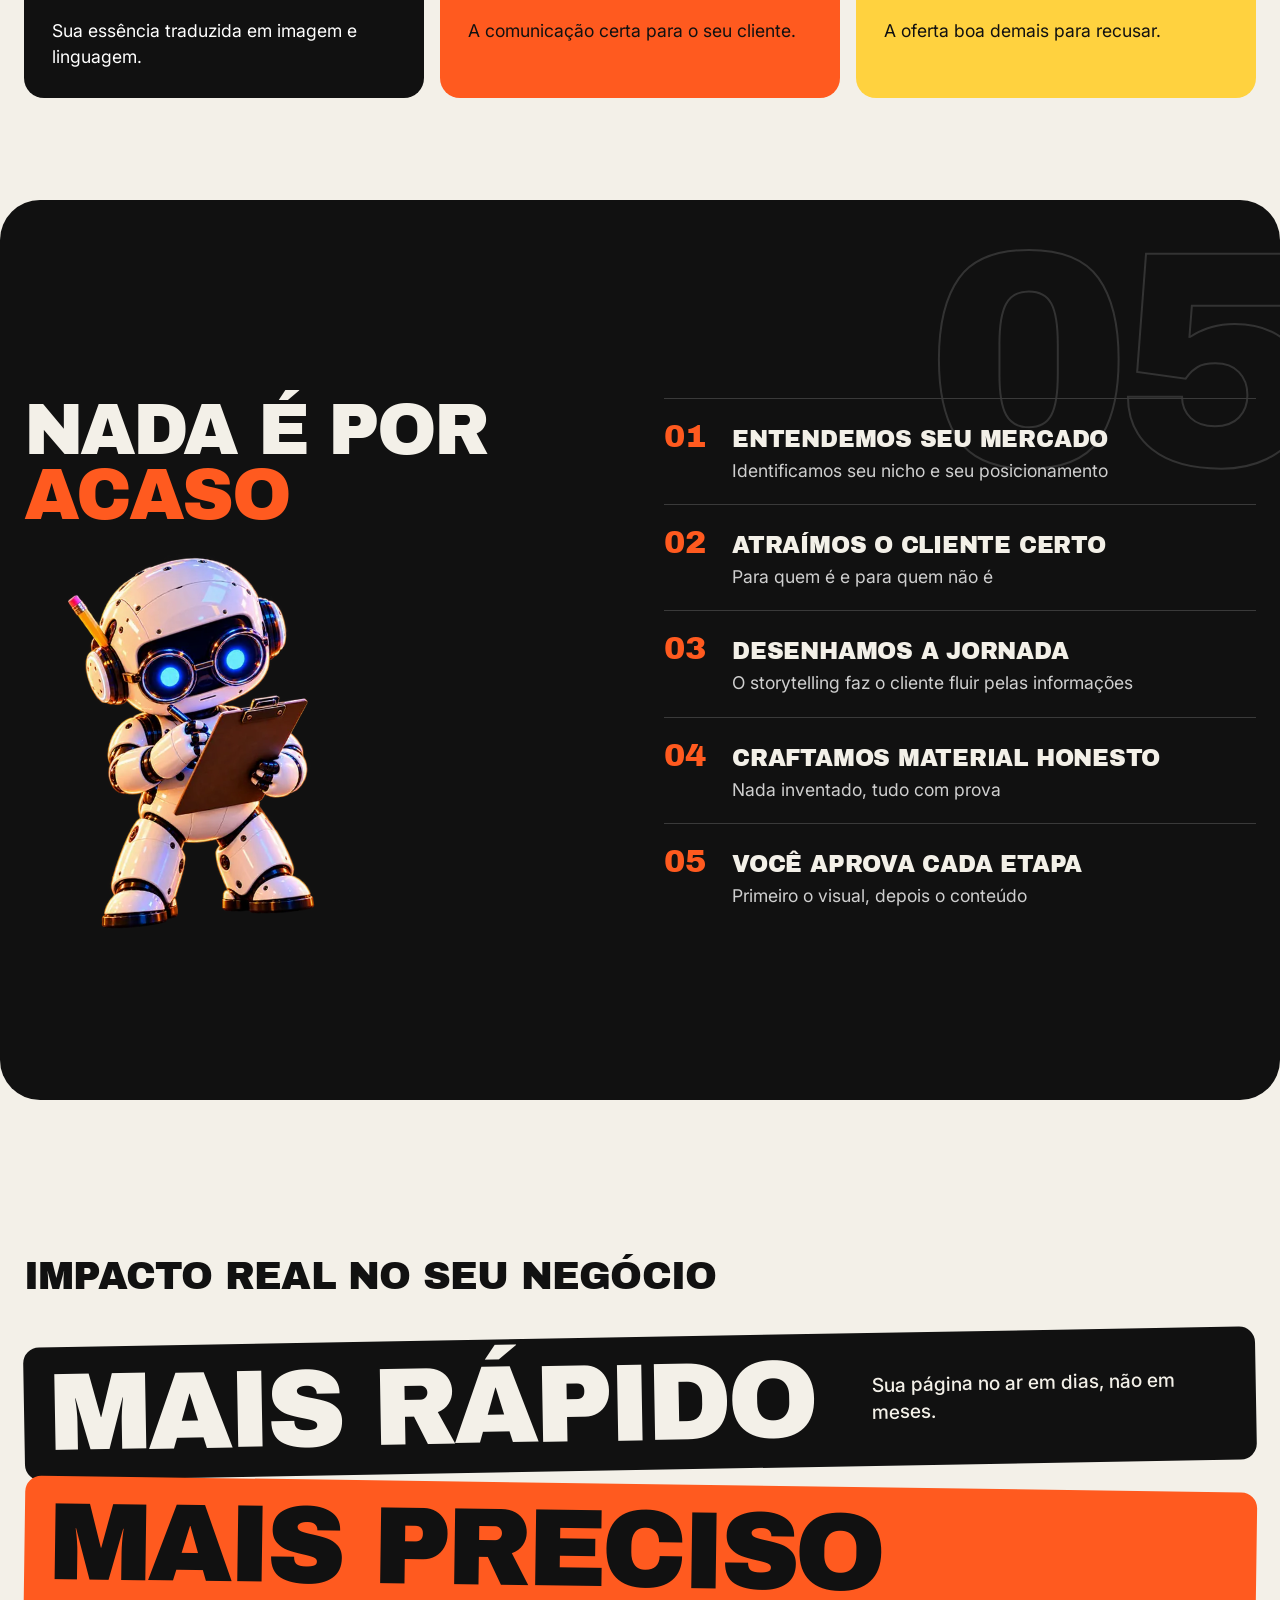
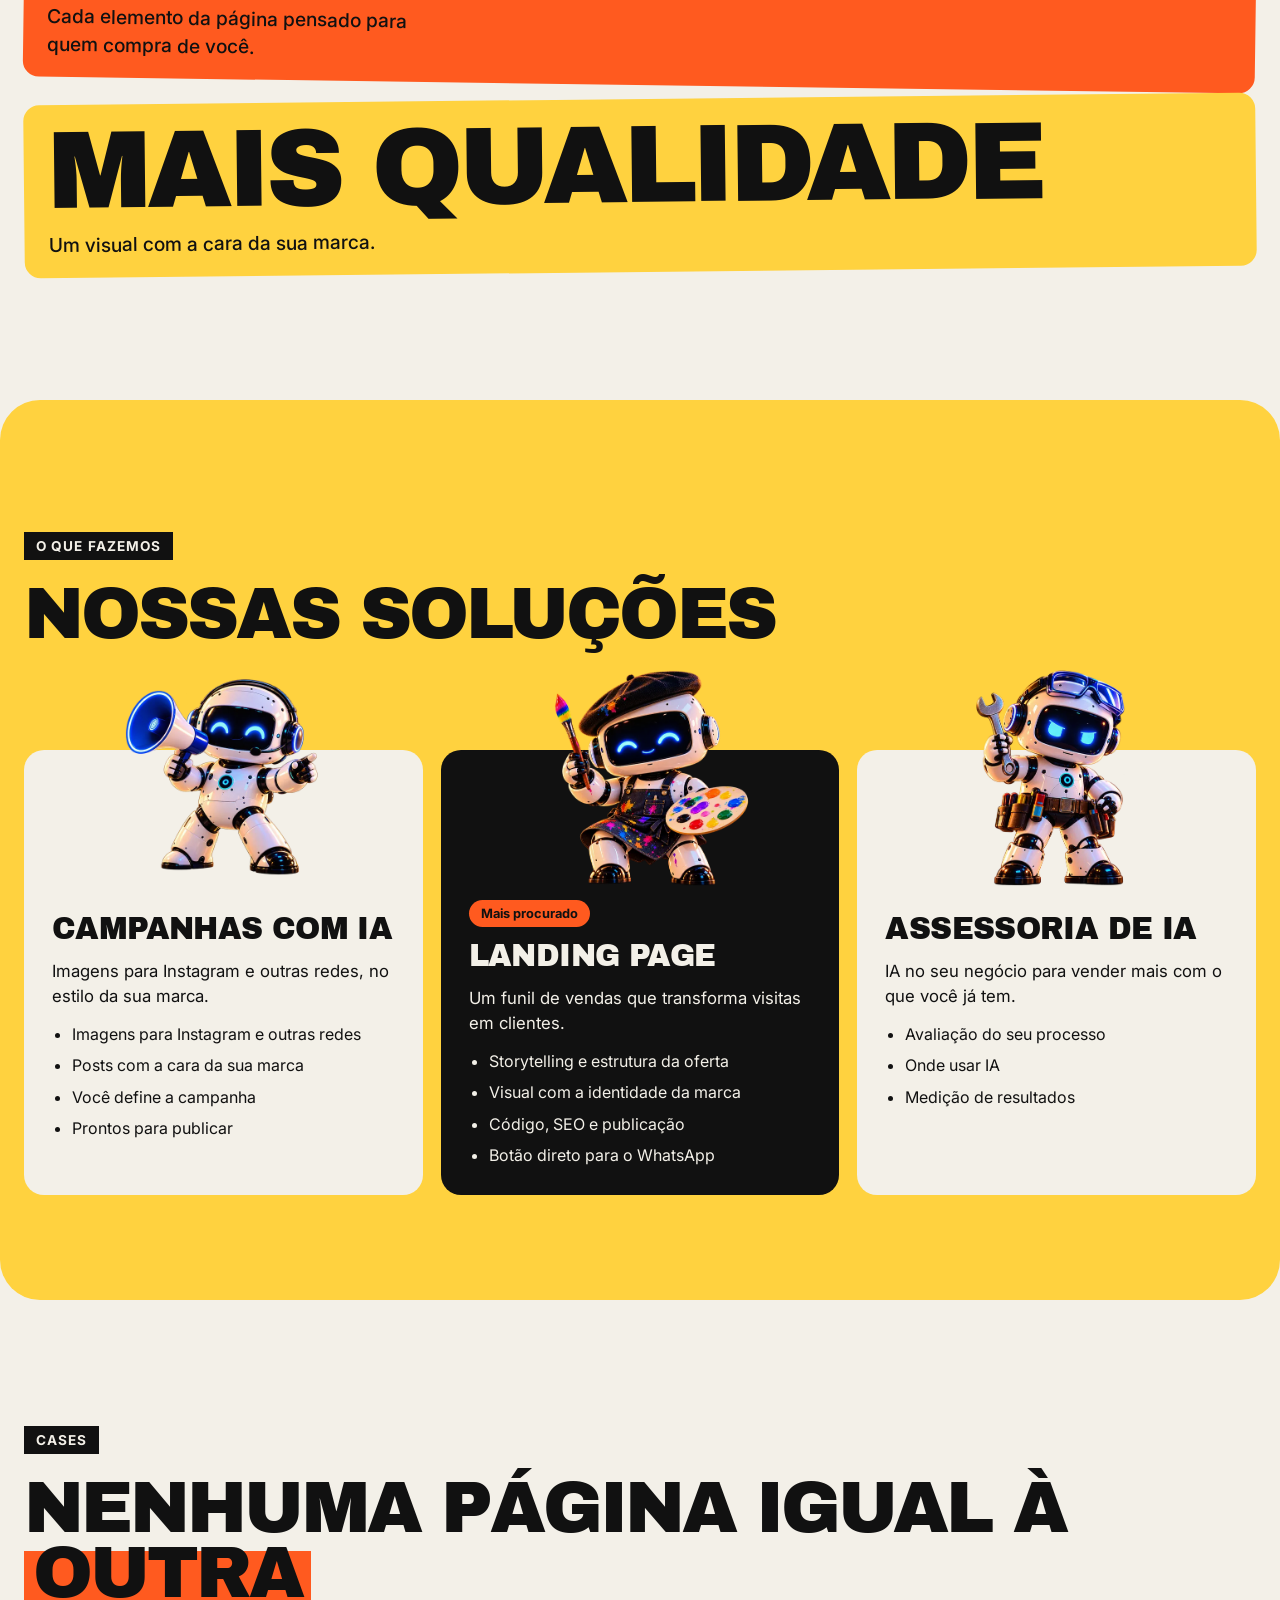
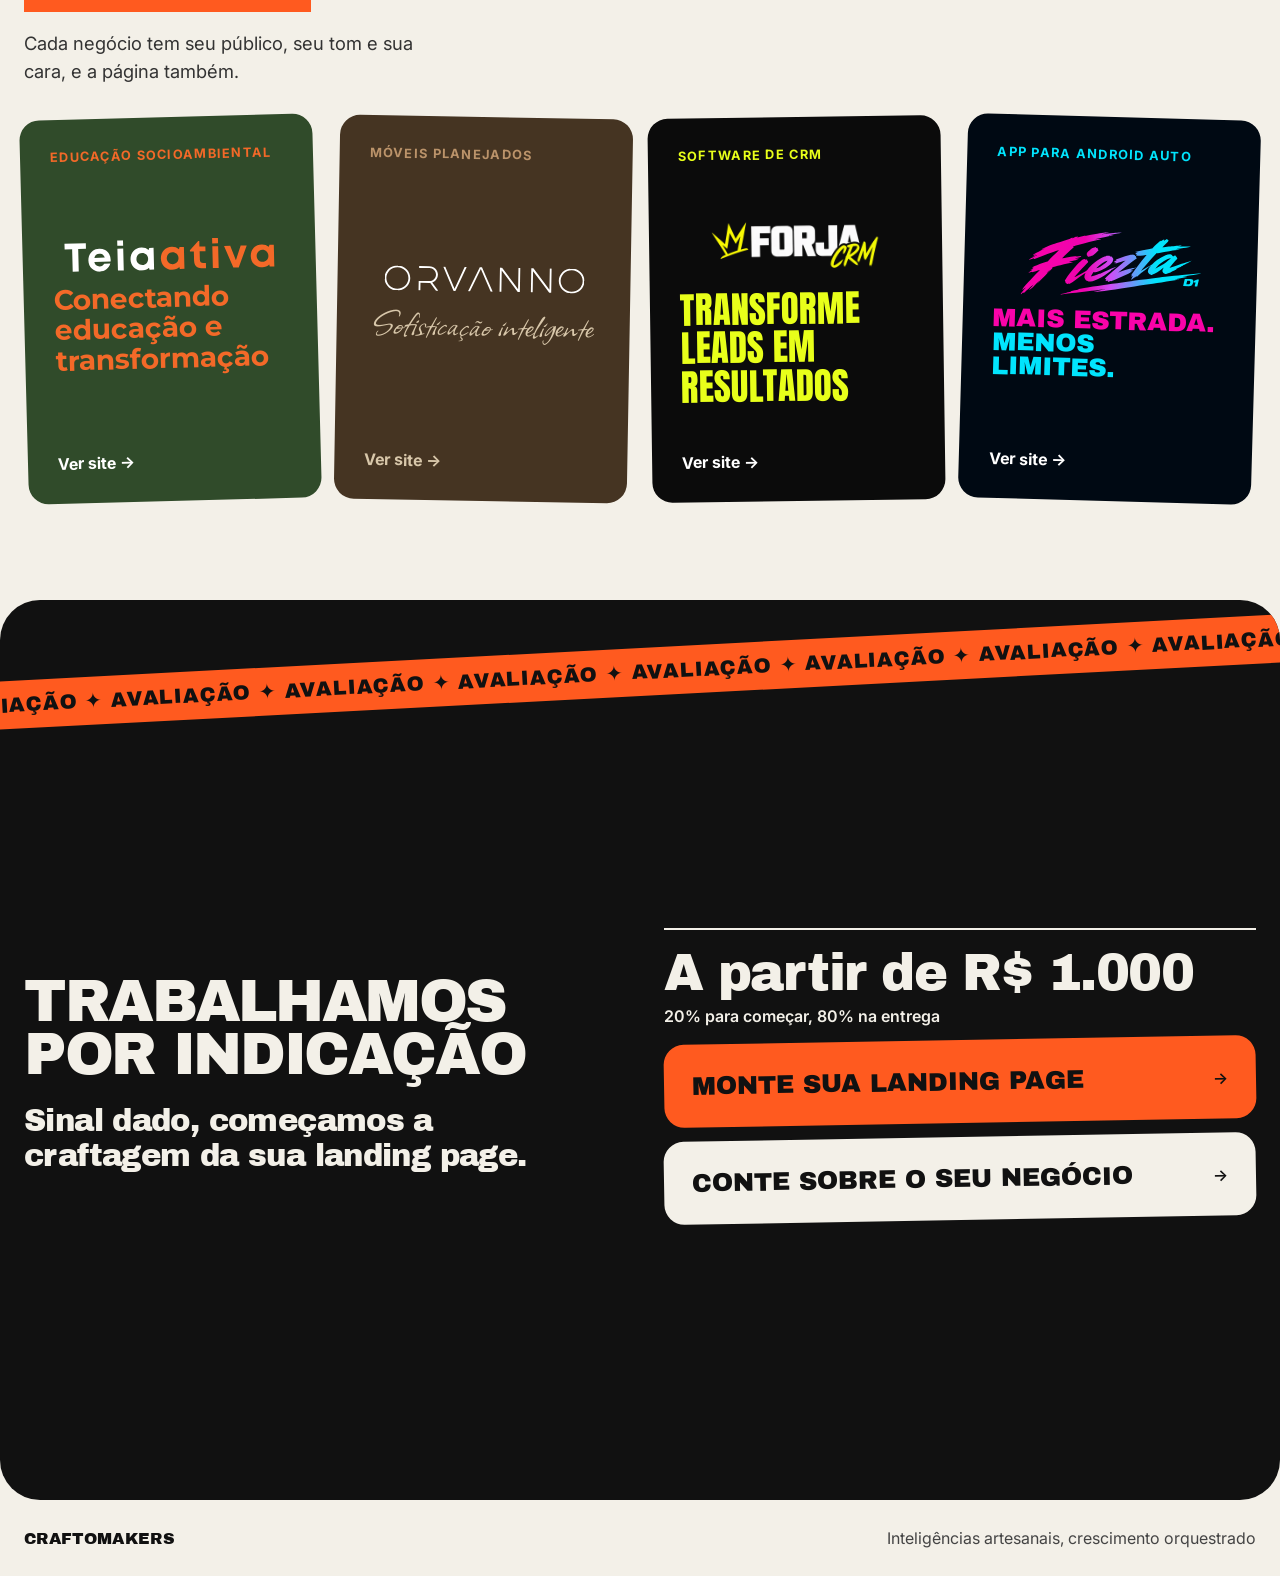
==== commit 6131d4d3: "Configurador de preço e fim da página com as duas chamadas A seção final passa a ter o título "Traba" ====
--- a/index.html
+++ b/index.html
@@ -287,12 +287,18 @@
 
 <section data-slide id="avaliacao" class="rounded-band" style="position: relative; background: #111111; color: #F3F0E8; min-height: min(100vh, 1100px); box-sizing: border-box; display: flex; align-items: center; scroll-snap-align: start; overflow: hidden">
 <div class="marquee" aria-hidden="true" style="position: absolute; left: -5%; right: -5%; top: 48px; transform: rotate(-3deg); background: #FF5A1F; color: #111111; padding: 12px 0; white-space: nowrap; overflow: hidden; font-family: 'Archivo Black', sans-serif; font-size: clamp(1rem, 1.6vw, 1.35rem); letter-spacing: 0.04em"><div class="marquee-track" style="--duration: 45s"><span>AVALIAÇÃO ✦ AVALIAÇÃO ✦ AVALIAÇÃO ✦ AVALIAÇÃO ✦ AVALIAÇÃO ✦ AVALIAÇÃO ✦ AVALIAÇÃO ✦ AVALIAÇÃO ✦ AVALIAÇÃO ✦ AVALIAÇÃO ✦ AVALIAÇÃO ✦ AVALIAÇÃO ✦&nbsp;</span><span>AVALIAÇÃO ✦ AVALIAÇÃO ✦ AVALIAÇÃO ✦ AVALIAÇÃO ✦ AVALIAÇÃO ✦ AVALIAÇÃO ✦ AVALIAÇÃO ✦ AVALIAÇÃO ✦ AVALIAÇÃO ✦ AVALIAÇÃO ✦ AVALIAÇÃO ✦ AVALIAÇÃO ✦&nbsp;</span></div></div>
-<div style="position: relative; width: 100%; max-width: 1360px; margin: 0 auto; box-sizing: border-box; padding: 160px 24px 112px; display: grid; grid-template-columns: repeat(auto-fit, minmax(320px, 1fr)); gap: 48px; align-items: center">
+<div style="position: relative; width: 100%; max-width: 1360px; margin: 0 auto; box-sizing: border-box; padding: 160px 24px 112px; display: grid; grid-template-columns: repeat(auto-fit, minmax(min(380px, 100%), 1fr)); gap: 48px; align-items: center">
 <div class="rv" style="display: flex; flex-direction: column; gap: 22px">
-<h2 style="margin: 0; font-family: 'Archivo Black', sans-serif; font-weight: 400; font-size: clamp(3rem, 7vw, 6.6rem); line-height: 0.88; letter-spacing: -0.045em; text-transform: uppercase">Avaliação</h2>
+<h2 style="margin: 0; font-family: 'Archivo Black', sans-serif; font-weight: 400; font-size: clamp(2.4rem, 4.6vw, 4.6rem); line-height: 0.9; letter-spacing: -0.04em; text-transform: uppercase">Trabalhamos por indicação</h2>
+<p style="margin: 0; font-family: 'Archivo Black', sans-serif; font-size: clamp(1.25rem, 2.4vw, 2rem); line-height: 1.15; letter-spacing: -0.02em; max-width: 26ch">Sinal dado, começamos a craftagem da sua landing page.</p>
 </div>
 <div class="rv" style="--i: 1; display: flex; flex-direction: column; gap: 14px">
-<a class="card card-orange" href="briefing.html" style="display: flex; justify-content: space-between; align-items: center; gap: 16px; text-decoration: none; transform: rotate(-1deg)"><span style="font-family: var(--font-display); font-size: 1.6rem; text-transform: uppercase">Conte sobre o seu negócio</span><span style="font-weight: 600">→</span></a>
+<div style="border-top: 2px solid #F3F0E8; padding-top: 18px; display: flex; flex-direction: column; gap: 6px">
+<span style="font-family: 'Archivo Black', sans-serif; font-size: clamp(2rem, 4vw, 3.2rem); line-height: 1; letter-spacing: -0.03em">A partir de <span style="white-space: nowrap">R$ 1.000</span></span>
+<span style="font-weight: 600">20% para começar, 80% na entrega</span>
+</div>
+<a class="card card-orange" href="configurador.html" style="display: flex; justify-content: space-between; align-items: center; gap: 16px; text-decoration: none; transform: rotate(-1deg)"><span style="font-family: var(--font-display); font-size: 1.6rem; text-transform: uppercase">Monte sua landing page</span><span style="font-weight: 600">→</span></a>
+<a class="card card-paper" href="briefing.html" style="display: flex; justify-content: space-between; align-items: center; gap: 16px; text-decoration: none; transform: rotate(-1deg)"><span style="font-family: var(--font-display); font-size: 1.6rem; text-transform: uppercase">Conte sobre o seu negócio</span><span style="font-weight: 600">→</span></a>
 </div>
 </div>
 </section>
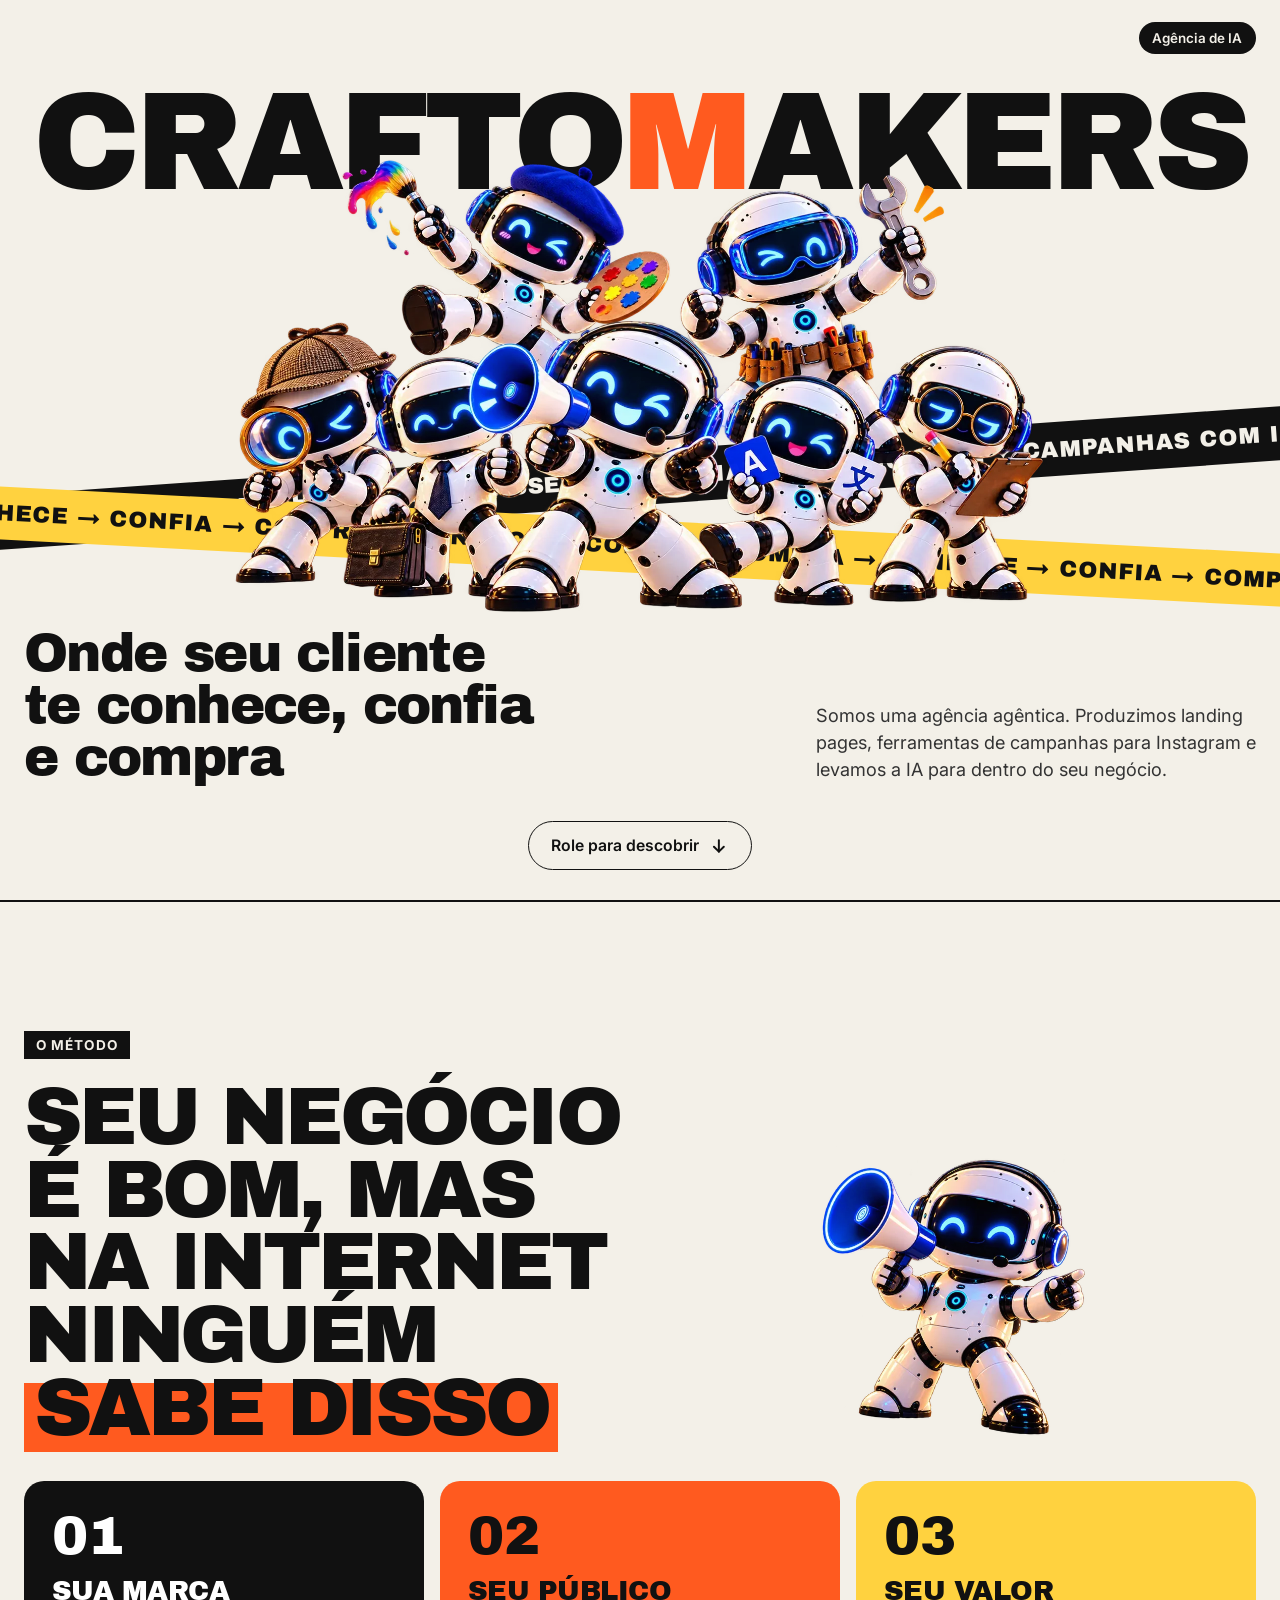
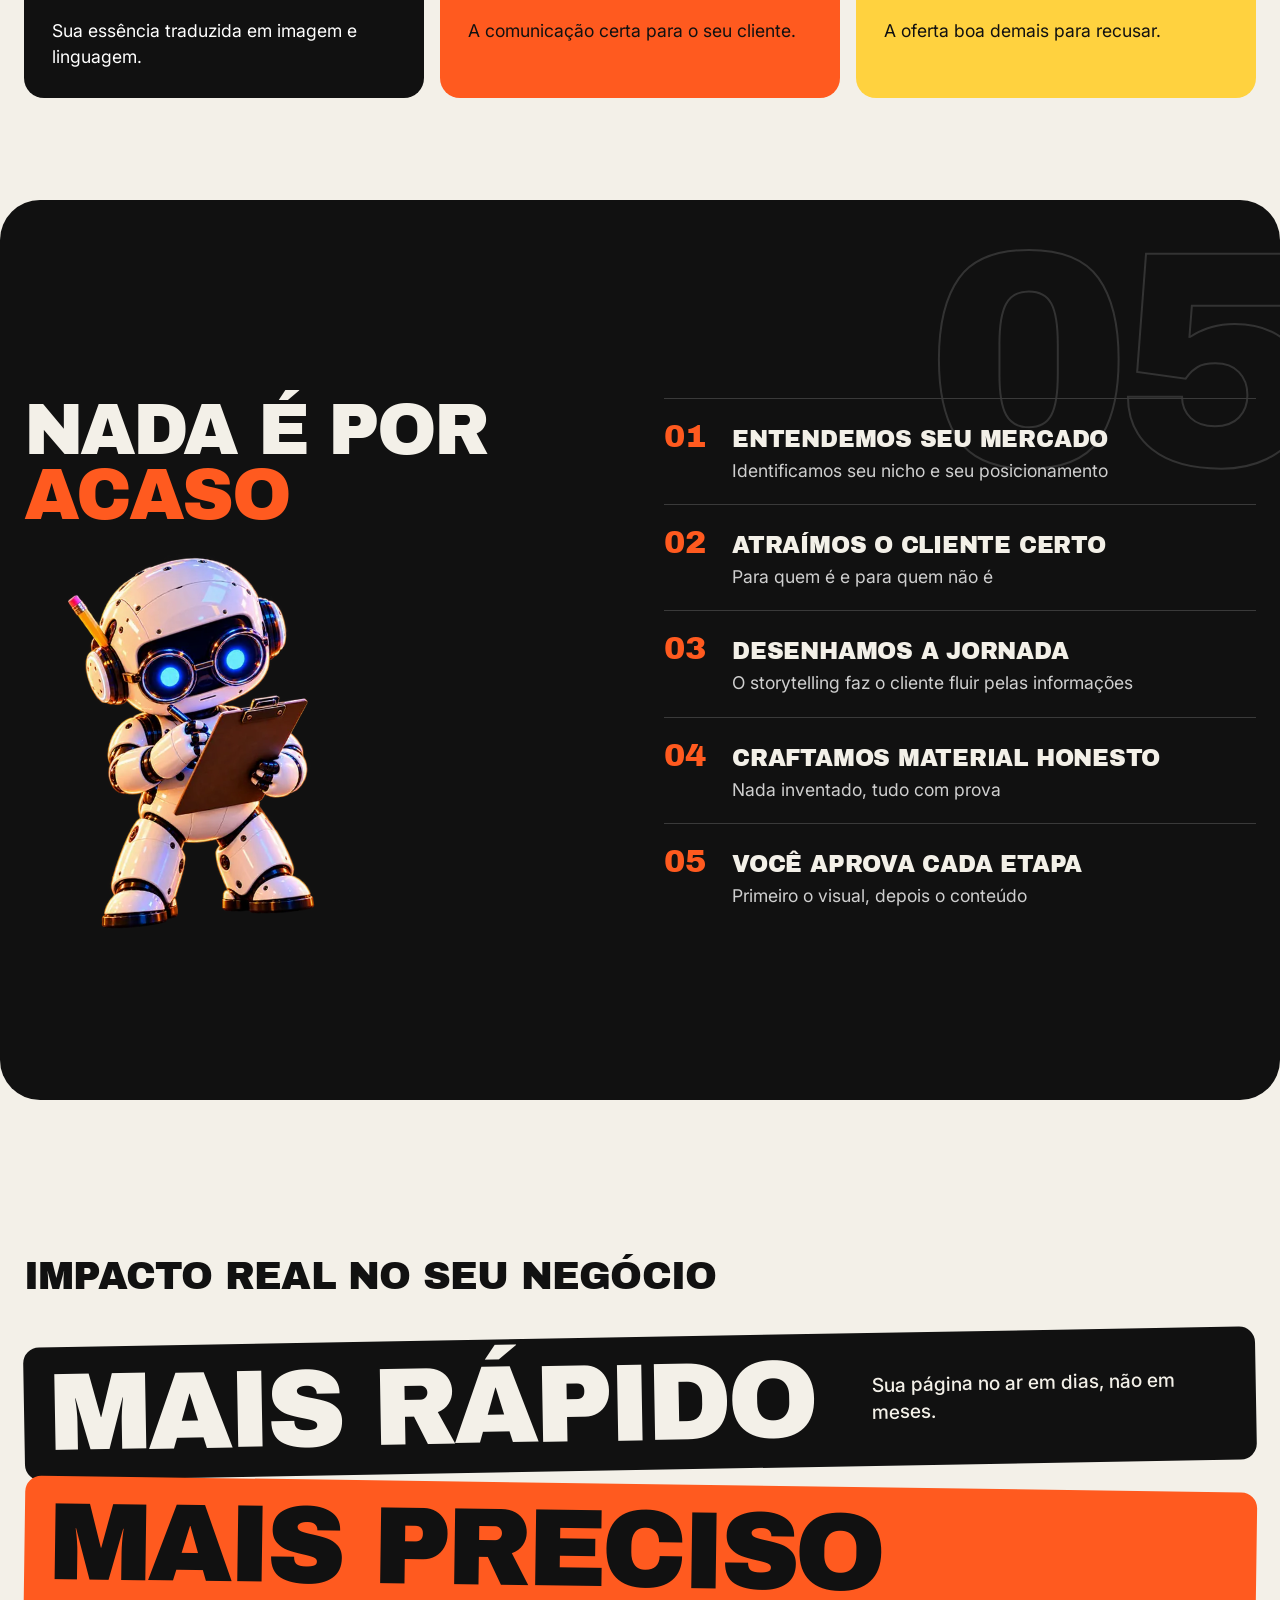
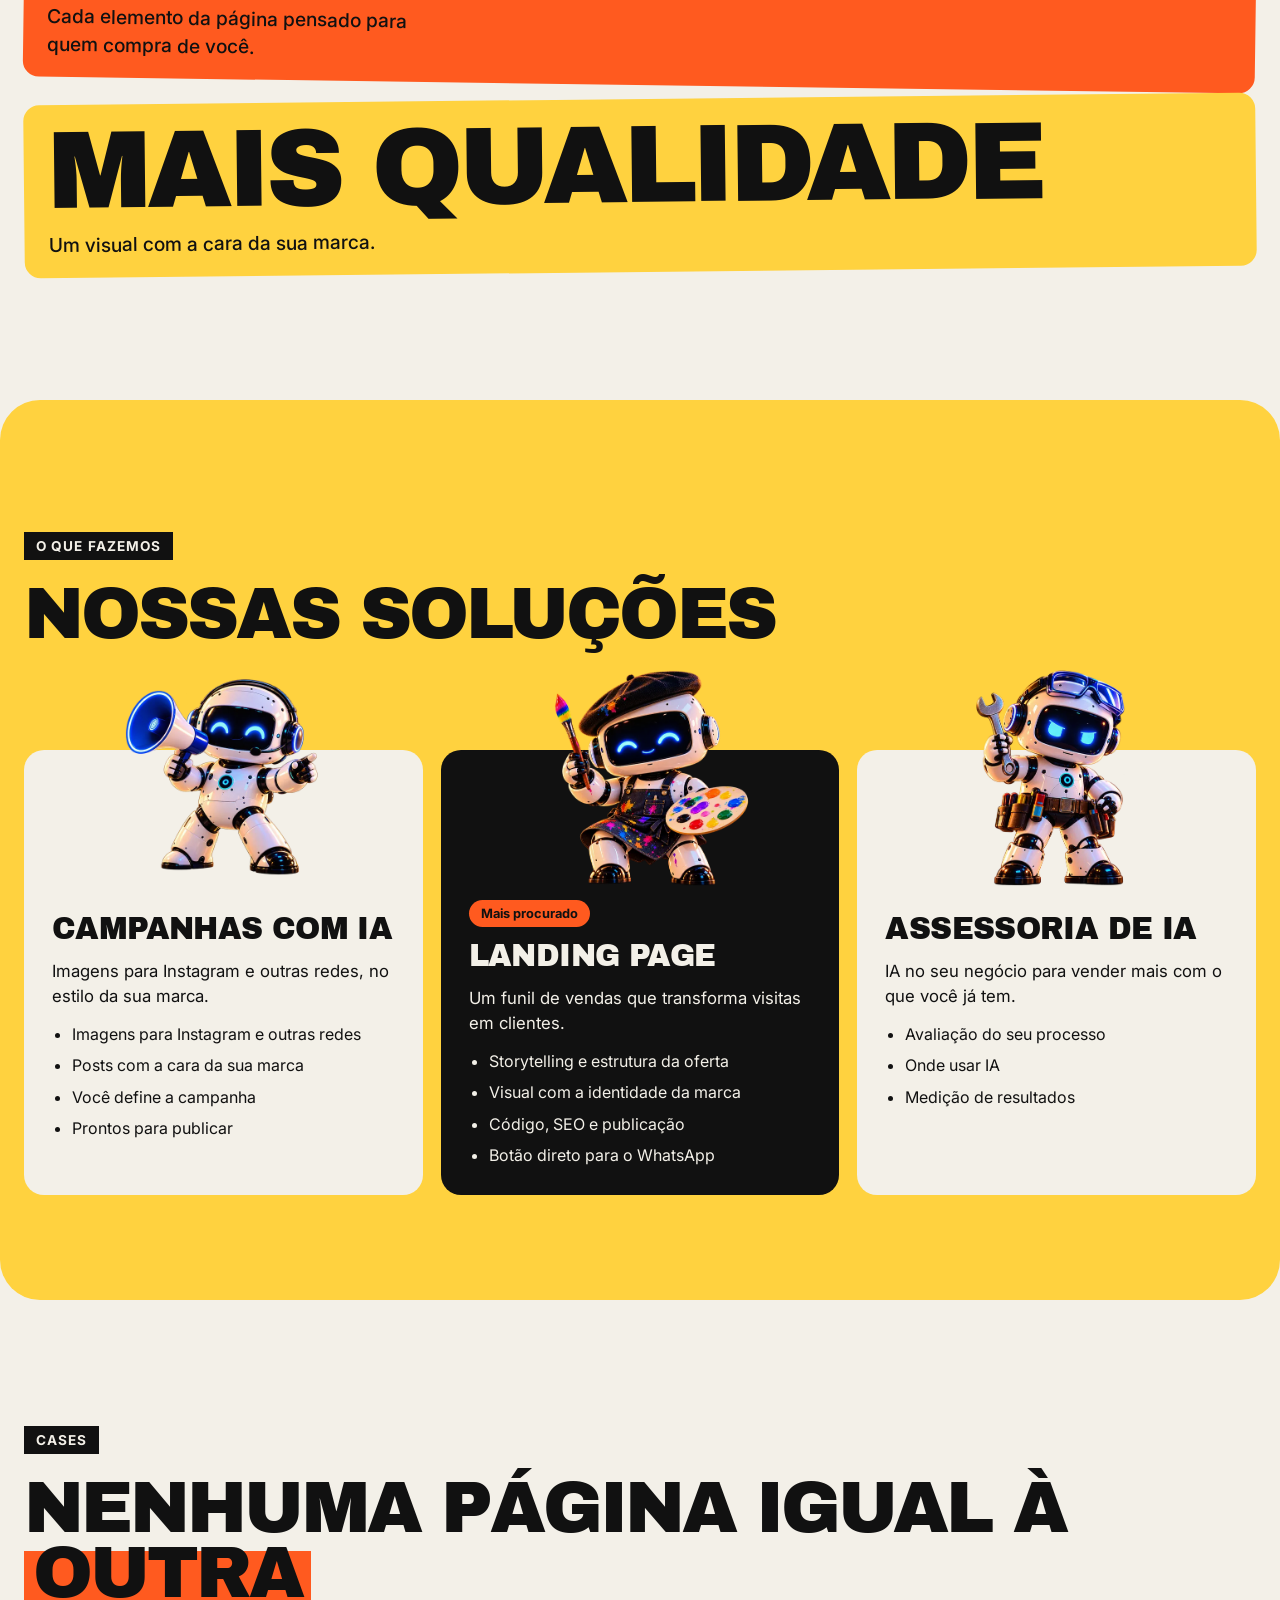
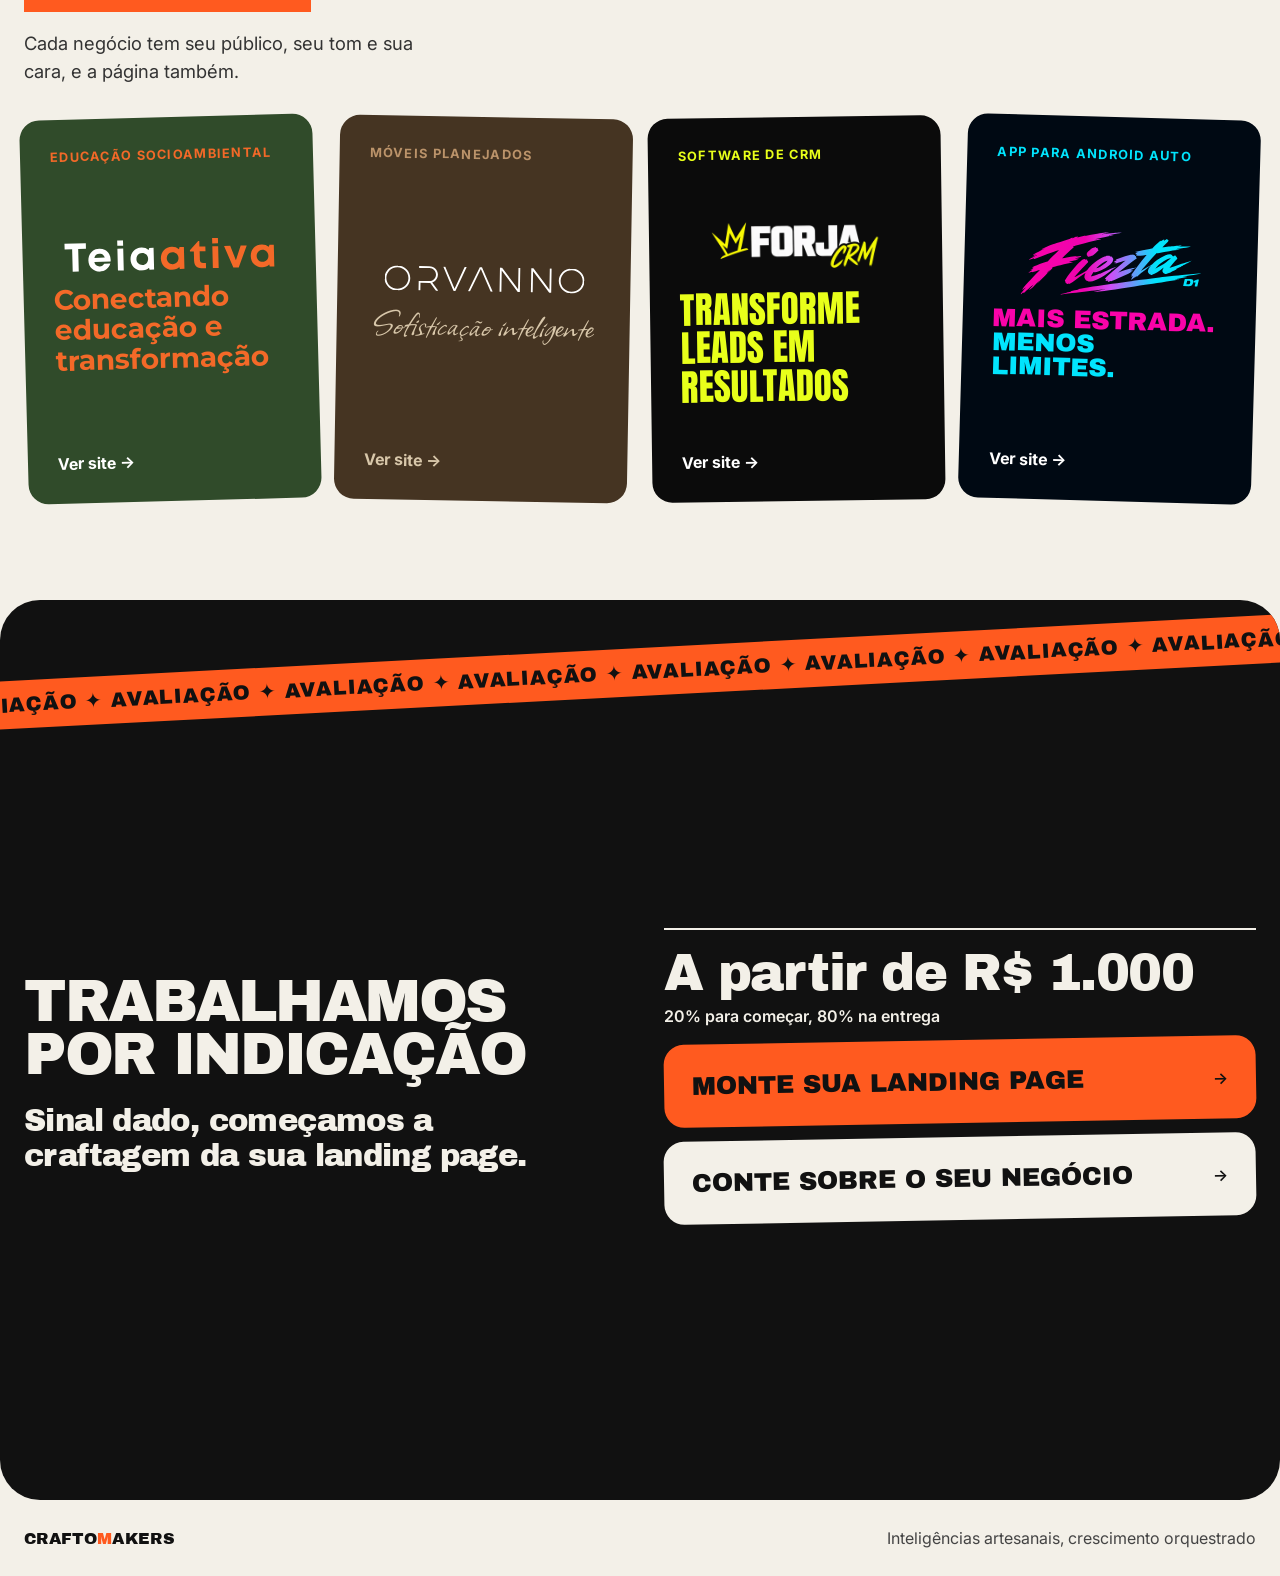
==== commit 1ccd8dd2: "Index: logo no rodapé e faixas decorativas fora do leitor de tela" ====
--- a/index.html
+++ b/index.html
@@ -25,8 +25,8 @@
 
 <div class="hi hero-stage" style="--i: 2; position: relative; z-index: 2; display: flex; justify-content: center; margin-top: calc(min(calc((100vw - 48px) / 8.8), 13.6rem) * -0.3); padding: 0 16px">
 <img class="hero-art" src="img/hero-agents.webp" alt="Os agentes robôs da Craftomakers, cada um com sua ferramenta" style="width: min(980px, 96%); height: auto; display: block">
-<div class="marquee" style="position: absolute; z-index: -1; left: -5%; right: -5%; bottom: 24%; transform: rotate(-4deg); background: #111111; color: #F3F0E8; padding: 14px 0; white-space: nowrap; overflow: hidden; font-family: 'Archivo Black', sans-serif; font-size: clamp(1rem, 1.8vw, 1.5rem); letter-spacing: 0.04em" aria-hidden="true"><div class="marquee-track" style="--duration: 60s"><span>LANDING PAGE ✦ CAMPANHAS COM IA ✦ ASSESSORIA DE IA ✦ LANDING PAGE ✦ CAMPANHAS COM IA ✦ ASSESSORIA DE IA ✦ LANDING PAGE ✦ CAMPANHAS COM IA ✦ ASSESSORIA DE IA ✦&nbsp;</span><span>LANDING PAGE ✦ CAMPANHAS COM IA ✦ ASSESSORIA DE IA ✦ LANDING PAGE ✦ CAMPANHAS COM IA ✦ ASSESSORIA DE IA ✦ LANDING PAGE ✦ CAMPANHAS COM IA ✦ ASSESSORIA DE IA ✦&nbsp;</span></div></div>
-<div class="marquee" style="position: absolute; z-index: -1; left: -5%; right: -5%; bottom: 9%; transform: rotate(3deg); background: #FFD23F; color: #111111; padding: 14px 0; white-space: nowrap; overflow: hidden; font-family: 'Archivo Black', sans-serif; font-size: clamp(1rem, 1.8vw, 1.5rem); letter-spacing: 0.04em" aria-hidden="true"><div class="marquee-track reverse" style="--duration: 50s"><span>CONHECE → CONFIA → COMPRA → CONHECE → CONFIA → COMPRA → CONHECE → CONFIA → COMPRA → CONHECE → CONFIA → COMPRA → CONHECE → CONFIA → COMPRA →&nbsp;</span><span>CONHECE → CONFIA → COMPRA → CONHECE → CONFIA → COMPRA → CONHECE → CONFIA → COMPRA → CONHECE → CONFIA → COMPRA → CONHECE → CONFIA → COMPRA →&nbsp;</span></div></div>
+<div class="marquee" aria-hidden="true" style="position: absolute; z-index: -1; left: -5%; right: -5%; bottom: 24%; transform: rotate(-4deg); background: #111111; color: #F3F0E8; padding: 14px 0; white-space: nowrap; overflow: hidden; font-family: 'Archivo Black', sans-serif; font-size: clamp(1rem, 1.8vw, 1.5rem); letter-spacing: 0.04em" aria-hidden="true"><div class="marquee-track" style="--duration: 60s"><span>LANDING PAGE ✦ CAMPANHAS COM IA ✦ ASSESSORIA DE IA ✦ LANDING PAGE ✦ CAMPANHAS COM IA ✦ ASSESSORIA DE IA ✦ LANDING PAGE ✦ CAMPANHAS COM IA ✦ ASSESSORIA DE IA ✦&nbsp;</span><span>LANDING PAGE ✦ CAMPANHAS COM IA ✦ ASSESSORIA DE IA ✦ LANDING PAGE ✦ CAMPANHAS COM IA ✦ ASSESSORIA DE IA ✦ LANDING PAGE ✦ CAMPANHAS COM IA ✦ ASSESSORIA DE IA ✦&nbsp;</span></div></div>
+<div class="marquee" aria-hidden="true" style="position: absolute; z-index: -1; left: -5%; right: -5%; bottom: 9%; transform: rotate(3deg); background: #FFD23F; color: #111111; padding: 14px 0; white-space: nowrap; overflow: hidden; font-family: 'Archivo Black', sans-serif; font-size: clamp(1rem, 1.8vw, 1.5rem); letter-spacing: 0.04em" aria-hidden="true"><div class="marquee-track reverse" style="--duration: 50s"><span>CONHECE → CONFIA → COMPRA → CONHECE → CONFIA → COMPRA → CONHECE → CONFIA → COMPRA → CONHECE → CONFIA → COMPRA → CONHECE → CONFIA → COMPRA →&nbsp;</span><span>CONHECE → CONFIA → COMPRA → CONHECE → CONFIA → COMPRA → CONHECE → CONFIA → COMPRA → CONHECE → CONFIA → COMPRA → CONHECE → CONFIA → COMPRA →&nbsp;</span></div></div>
 </div>
 
 
@@ -304,7 +304,7 @@
 </section>
 
 <footer style="max-width: 1360px; margin: 0 auto; padding: 28px 24px; scroll-snap-align: end; display: flex; flex-wrap: wrap; gap: 12px; justify-content: space-between; align-items: baseline">
-<div style="font-family: 'Archivo Black', sans-serif; letter-spacing: 0.02em">CRAFTOMAKERS</div>
+<a href="index.html" style="font-family: 'Archivo Black', sans-serif; letter-spacing: 0.02em; color: inherit; text-decoration: none">CRAFTO<span style="color: var(--orange)">M</span>AKERS</a>
 <div style="color: #444444">Inteligências artesanais, crescimento orquestrado</div>
 </footer>
 
